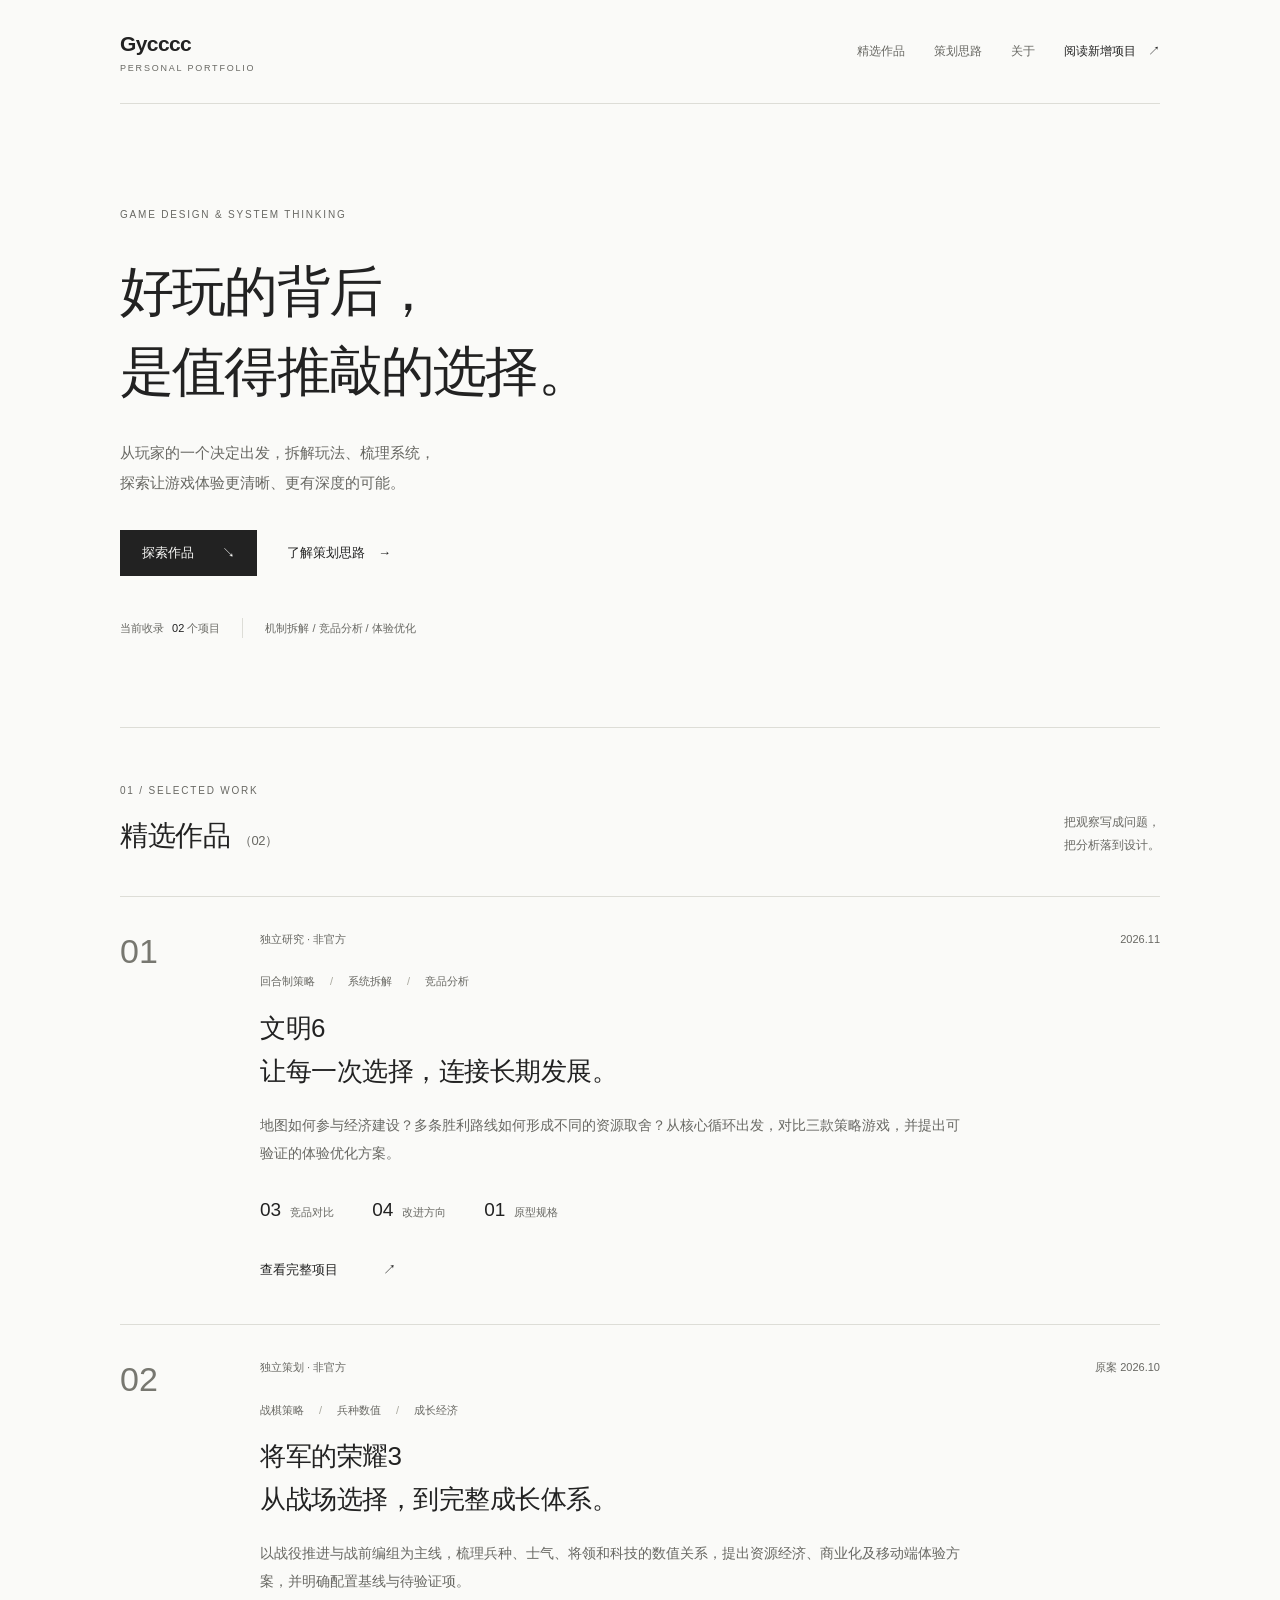
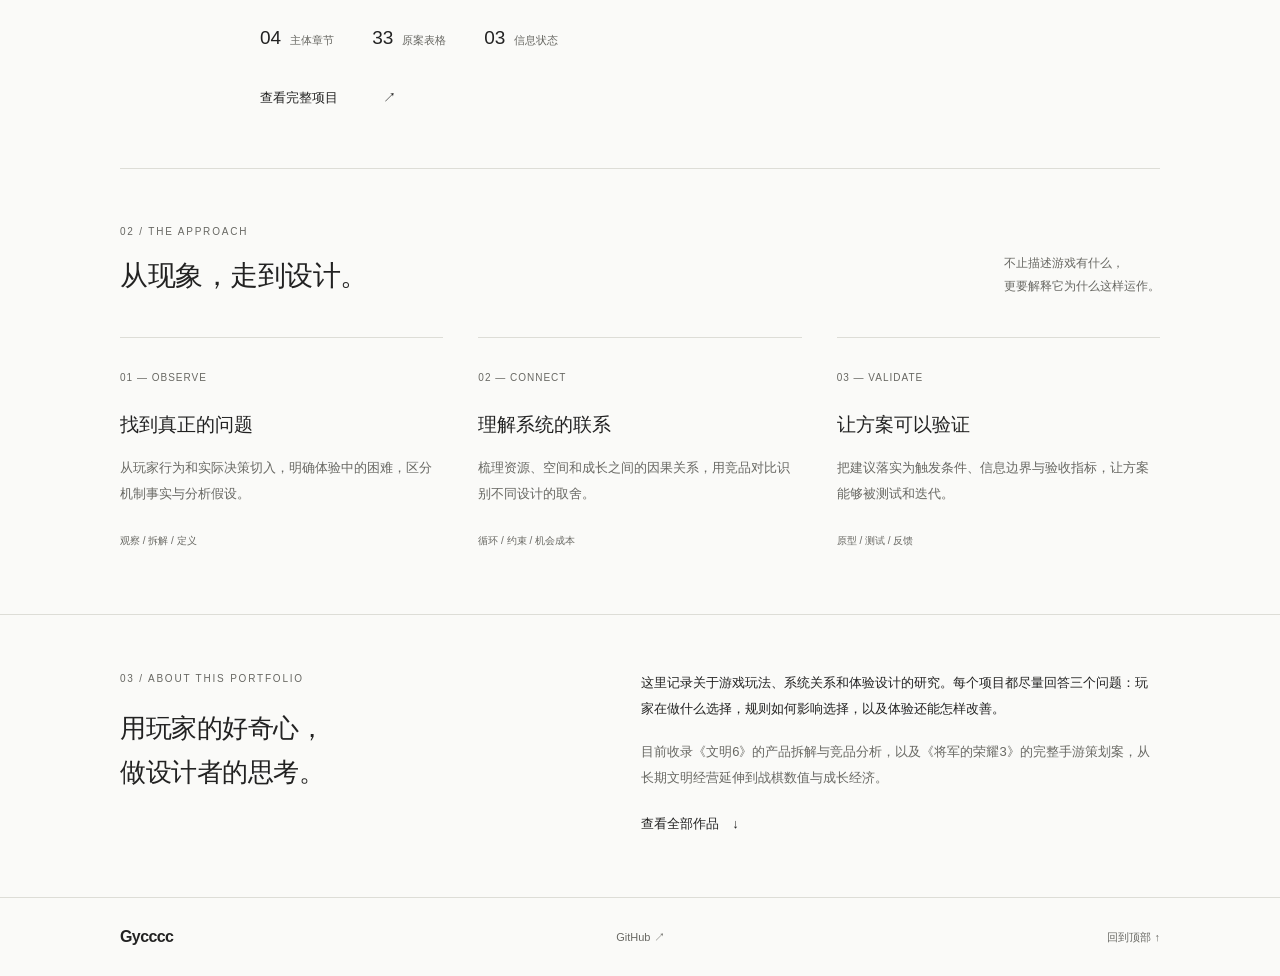
==== index.html @ e5e49706 "Add Glory of Generals 3 design case study and original document" ====
<!doctype html>
<html lang="zh-CN">
<head>
  <meta charset="UTF-8"><meta name="viewport" content="width=device-width, initial-scale=1">
  <meta name="description" content="Gycccc 的游戏策划作品集：从玩法拆解、系统设计到体验优化，记录关于游戏的观察与思考。">
  <meta name="theme-color" content="#fafaf8"><title>Gycccc · 游戏策划作品集</title>
  <link rel="icon" href="assets/favicon.svg" type="image/svg+xml"><link rel="stylesheet" href="styles.css"><script src="main.js" defer></script>
</head>
<body>
<a class="skip" href="#main">跳转到正文</a>
<header class="header wrap"><a class="brand" href="./" aria-label="Gycccc 作品集首页"><span>Gycccc<span class="brand-sub">PERSONAL PORTFOLIO</span></span></a><button class="menu-toggle" aria-expanded="false" aria-controls="navigation">菜单 <span>＋</span></button><nav id="navigation" aria-label="主导航"><a href="#work">精选作品</a><a href="#approach">策划思路</a><a href="#about">关于</a><a class="nav-action" href="glory-of-generals-3.html">阅读新增项目 <span>↗</span></a></nav></header>
<main id="main">
  <section class="hero wrap">
    <div class="hero-copy"><p class="eyebrow"><span class="dot"></span> GAME DESIGN & SYSTEM THINKING</p><h1>好玩的背后，<br>是值得推敲的<span class="accent">选择。</span></h1><p class="intro">从玩家的一个决定出发，拆解玩法、梳理系统，<br class="desktop-break">探索让游戏体验更清晰、更有深度的可能。</p><div class="hero-actions"><a class="button" href="#work">探索作品 <span>↘</span></a><a class="text-link" href="#approach">了解策划思路 <span>→</span></a></div><div class="hero-note"><span>当前收录 <strong>02</strong> 个项目</span><span>机制拆解 / 竞品分析 / 体验优化</span></div></div>
  </section>
  <section class="section wrap" id="work"><div class="section-top"><div><p class="eyebrow">01 / SELECTED WORK</p><h2>精选作品<span class="small-count">（02）</span></h2></div><p class="section-aside">把观察写成问题，<br>把分析落到设计。</p></div>
    <article class="featured"><span class="project-number" aria-hidden="true">01</span><div class="project-copy"><div class="project-meta"><span>独立研究 · 非官方</span><span>2026.11</span></div><div class="tags"><span>回合制策略</span><span>系统拆解</span><span>竞品分析</span></div><h3><a href="civilization-vi.html">文明6<br>让每一次选择，连接长期发展。</a></h3><p>地图如何参与经济建设？多条胜利路线如何形成不同的资源取舍？从核心循环出发，对比三款策略游戏，并提出可验证的体验优化方案。</p><div class="project-facts"><div><strong>03</strong><span>竞品对比</span></div><div><strong>04</strong><span>改进方向</span></div><div><strong>01</strong><span>原型规格</span></div></div><a class="project-link" href="civilization-vi.html">查看完整项目 <span>↗</span></a></div></article>

    <article class="featured"><span class="project-number" aria-hidden="true">02</span><div class="project-copy"><div class="project-meta"><span>独立策划 · 非官方</span><span>原案 2026.10</span></div><div class="tags"><span>战棋策略</span><span>兵种数值</span><span>成长经济</span></div><h3><a href="glory-of-generals-3.html">将军的荣耀3<br>从战场选择，到完整成长体系。</a></h3><p>以战役推进与战前编组为主线，梳理兵种、士气、将领和科技的数值关系，提出资源经济、商业化及移动端体验方案，并明确配置基线与待验证项。</p><div class="project-facts"><div><strong>04</strong><span>主体章节</span></div><div><strong>33</strong><span>原案表格</span></div><div><strong>03</strong><span>信息状态</span></div></div><a class="project-link" href="glory-of-generals-3.html">查看完整项目 <span>↗</span></a></div></article>
  </section>
  <section class="section approach wrap" id="approach"><div class="section-top"><div><p class="eyebrow">02 / THE APPROACH</p><h2>从现象，走到设计。</h2></div><p class="section-aside">不止描述游戏有什么，<br>更要解释它为什么这样运作。</p></div><div class="steps"><article><span class="step-num">01 — OBSERVE</span><h3>找到真正的问题</h3><p>从玩家行为和实际决策切入，明确体验中的困难，区分机制事实与分析假设。</p><span class="step-end">观察 / 拆解 / 定义</span></article><article><span class="step-num">02 — CONNECT</span><h3>理解系统的联系</h3><p>梳理资源、空间和成长之间的因果关系，用竞品对比识别不同设计的取舍。</p><span class="step-end">循环 / 约束 / 机会成本</span></article><article><span class="step-num">03 — VALIDATE</span><h3>让方案可以验证</h3><p>把建议落实为触发条件、信息边界与验收指标，让方案能够被测试和迭代。</p><span class="step-end">原型 / 测试 / 反馈</span></article></div></section>
  <section class="about-section" id="about"><div class="wrap about-grid"><div><p class="eyebrow">03 / ABOUT THIS PORTFOLIO</p><h2>用玩家的好奇心，<br>做设计者的思考。</h2></div><div><p>这里记录关于游戏玩法、系统关系和体验设计的研究。每个项目都尽量回答三个问题：玩家在做什么选择，规则如何影响选择，以及体验还能怎样改善。</p><p class="muted">目前收录《文明6》的产品拆解与竞品分析，以及《将军的荣耀3》的完整手游策划案，从长期文明经营延伸到战棋数值与成长经济。</p><a class="text-link" href="#work">查看全部作品 <span>↓</span></a></div></div></section>
</main>
<footer class="wrap footer"><a class="brand footer-brand" href="./" aria-label="Gycccc 作品集首页">Gycccc</a><p><a href="https://github.com/gyc-05/gyc-05.github.io" aria-label="查看 Gycccc 的网站 GitHub 仓库">GitHub ↗</a></p><a href="#main">回到顶部 ↑</a></footer>
</body></html>
---- styles.css ----
:root{--bg:#fafaf8;--ink:#222;--muted:#686863;--line:#ddddd7;--panel:#f0f0ec;--max:1040px}*{box-sizing:border-box}html{scroll-behavior:smooth;scroll-padding-top:30px}body{margin:0;background:var(--bg);color:var(--ink);font-family:"Segoe UI","Microsoft YaHei","PingFang SC",sans-serif;font-size:15px;line-height:1.85;-webkit-font-smoothing:antialiased}a{color:inherit;text-decoration:none;text-underline-offset:5px}a:hover{text-decoration:underline}button{font:inherit}a,button{-webkit-tap-highlight-color:transparent}a:focus-visible,button:focus-visible,[tabindex]:focus-visible{outline:2px solid var(--ink);outline-offset:5px}::selection{background:#dcdcd4}.wrap{width:min(var(--max),calc(100% - 96px));margin-inline:auto}.header{min-height:104px;display:flex;align-items:center;justify-content:space-between;gap:25px;border-bottom:1px solid var(--line)}.brand{font-size:21px;font-weight:600;line-height:1.4;letter-spacing:-.6px}.brand-sub{display:block;font-size:9px;letter-spacing:1.8px;font-weight:400;color:var(--muted);margin-top:4px}nav{display:flex;align-items:center;gap:29px;font-size:12px}nav a{color:var(--muted)}nav a:hover{color:var(--ink)}.nav-action{color:var(--ink)}.nav-action span{margin-left:9px}.menu-toggle{display:none}.hero{padding-top:102px;padding-bottom:89px}.hero-copy{max-width:790px}.eyebrow{font-size:10px;font-weight:400;letter-spacing:1.8px;color:var(--muted);margin:0 0 26px}.dot{display:none}h1{font-size:clamp(35px,4.2vw,54px);line-height:1.5;letter-spacing:-1.8px;font-weight:500;margin:0 0 26px}.accent{color:inherit}.intro{color:var(--muted);font-size:15px;line-height:2;margin:0}.hero-actions{display:flex;align-items:center;gap:30px;margin:32px 0 42px}.button{display:inline-flex;align-items:center;justify-content:center;gap:28px;border:1px solid var(--ink);background:var(--ink);color:var(--bg);padding:10px 21px;font-size:13px;transition:background .15s}.button:hover{background:#454541;text-decoration:none}.text-link{display:inline-flex;align-items:center;gap:13px;font-size:13px}.hero-note{display:flex;flex-wrap:wrap;gap:22px;color:var(--muted);font-size:11px}.hero-note strong{font-weight:500;margin-left:5px;color:var(--ink)}.hero-note>span+span{border-left:1px solid var(--line);padding-left:22px}.section{padding-top:54px;padding-bottom:15px;border-top:1px solid var(--line)}.section-top{display:flex;justify-content:space-between;align-items:flex-end;gap:30px;margin-bottom:39px}.section-top .eyebrow{margin-bottom:13px}h2{font-size:28px;line-height:1.55;font-weight:500;letter-spacing:-.5px;margin:0}.small-count{font-size:13px;font-weight:400;color:var(--muted);margin-left:9px}.section-aside{margin:0;color:var(--muted);font-size:12px;line-height:1.9}.featured{display:grid;grid-template-columns:110px minmax(0,1fr);border-top:1px solid var(--line);padding:32px 0 42px;gap:30px}.project-number{font-size:34px;line-height:1.3;font-weight:300;color:#777770}.project-copy{min-width:0}.project-meta{display:flex;justify-content:space-between;gap:20px;color:var(--muted);font-size:11px}.tags{display:flex;flex-wrap:wrap;gap:15px;margin:22px 0 15px;font-size:11px;color:var(--muted)}.tags span+span::before{content:"/";margin-right:15px;color:#aaa99f}h3{font-weight:500}.project-copy h3{font-size:26px;line-height:1.65;margin:0 0 18px;letter-spacing:-.5px}.project-copy>p{font-size:14px;line-height:2;color:var(--muted);max-width:700px;margin:0 0 25px}.project-facts{display:flex;flex-wrap:wrap;gap:38px;margin-bottom:28px}.project-facts div{display:flex;align-items:baseline;gap:9px}.project-facts strong{font-size:19px;font-weight:400}.project-facts span{font-size:11px;color:var(--muted)}.project-link{display:inline-flex;gap:45px;font-size:13px}.approach{padding-bottom:62px}.steps{display:grid;grid-template-columns:repeat(3,minmax(0,1fr));gap:35px}.steps article{border-top:1px solid var(--line);padding-top:24px}.step-num{font-size:10px;letter-spacing:1px;color:var(--muted)}.steps h3{font-size:19px;margin:18px 0 12px}.steps p{font-size:13px;color:var(--muted);line-height:2;margin:0 0 18px}.step-end{font-size:10px;color:var(--muted)}.about-section{padding:55px 0 60px;border-block:1px solid var(--line)}.about-grid{display:grid;grid-template-columns:1fr 1.15fr;gap:70px}.about-grid .eyebrow{margin-bottom:17px}.about-grid h2{font-size:26px;line-height:1.7}.about-grid p:not(.eyebrow){font-size:13px;line-height:2;margin:0 0 17px}.about-grid .muted{color:var(--muted)}.about-grid .text-link{margin-top:4px}.footer{display:flex;align-items:center;justify-content:space-between;gap:20px;padding-block:28px;color:var(--muted);font-size:11px}.footer-brand{color:var(--ink);font-size:16px}.footer p{margin:0}.skip{position:fixed;top:-100px;left:20px;z-index:10;color:white;background:var(--ink);padding:10px 20px}.skip:focus{top:10px}.case-hero{padding-top:48px;padding-bottom:42px}.back-link{display:inline-block;color:var(--muted);font-size:12px;margin-bottom:40px}.case-hero h1{font-size:43px}.case-intro{max-width:760px;color:var(--muted);font-size:15px;line-height:2}.case-meta{display:flex;flex-wrap:wrap;gap:14px 28px;border-top:1px solid var(--line);margin-top:30px;padding-top:23px;font-size:11px;color:var(--muted)}.case-body{display:grid;grid-template-columns:155px minmax(0,1fr);gap:45px;padding-bottom:65px}.case-toc{display:flex;flex-direction:column;position:sticky;top:30px;align-self:start;gap:13px;padding-top:20px;border-top:1px solid var(--line);color:var(--muted);font-size:11px}.case-toc>span{font-size:9px;letter-spacing:1.5px;margin-bottom:7px}.case-content{min-width:0}.case-content section{padding:28px 0;border-top:1px solid var(--line);scroll-margin-top:25px}.case-content h2{font-size:24px;margin-bottom:22px}.case-content h3{font-size:17px;margin:25px 0 10px}.case-content p,.case-content li{color:var(--muted);font-size:14px;line-height:2}.case-content strong{color:var(--ink);font-weight:500}.case-content ul{padding-left:21px}.flow{color:var(--ink)!important;font-size:15px!important;line-height:2.5!important;padding:12px 0}.note{font-size:12px!important;border-left:1px solid #aaa;padding-left:17px;margin-block:22px}.table-scroll{overflow-x:auto;margin:24px 0}table{border-collapse:collapse;width:100%;min-width:560px;font-size:12px;text-align:left}th,td{padding:14px 13px;border-bottom:1px solid var(--line);line-height:1.9;vertical-align:top}th{border-top:1px solid var(--line);font-weight:500;color:var(--ink);background:var(--panel)}td{color:var(--muted)}td:first-child{color:var(--ink);min-width:95px}.download-box{padding:0;margin:18px 0}.download-box p{margin:0 0 22px}.case-actions{display:flex;flex-wrap:wrap;align-items:center;gap:16px}.copy-button{padding:10px 20px;border:1px solid var(--line);background:transparent;color:var(--ink);font-size:13px;cursor:pointer}.copy-button:hover{background:var(--panel)}.status{min-height:24px;margin-top:8px;color:var(--muted);font-size:12px}.sources{list-style:none;padding:0!important}.sources li{margin:12px 0;font-size:12px}.sources a{text-decoration:underline}
@media(max-width:800px){.wrap{width:calc(100% - 64px)}nav{gap:23px}.nav-action{display:none}.hero{padding-top:72px;padding-bottom:66px}h1{font-size:43px}.featured{grid-template-columns:65px minmax(0,1fr);gap:20px}.steps{gap:24px}.steps h3{font-size:17px}.about-grid{gap:35px}.about-grid h2{font-size:23px}.case-body{grid-template-columns:minmax(0,1fr);gap:0}.case-toc{position:static;flex-direction:row;flex-wrap:wrap;gap:17px;padding-bottom:24px}.case-toc>span{width:100%}}
@media(max-width:540px){.wrap{width:calc(100% - 40px)}.header{min-height:82px;position:relative}.brand{font-size:19px}.brand-sub{font-size:8px}.menu-toggle{display:block;padding:5px 0 5px 12px;background:none;color:var(--ink);border:0;font-size:12px}.menu-toggle span{margin-left:10px}nav{position:absolute;left:0;right:0;top:81px;display:flex;flex-wrap:wrap;padding:18px 0;border-bottom:1px solid var(--line);background:var(--bg);z-index:5}body.js nav{display:none}body.js nav.is-open{display:flex}body:not(.js) .hero{padding-top:115px}body:not(.js) .case-hero{padding-top:90px}.hero{padding-top:57px;padding-bottom:50px}.eyebrow{font-size:8px;letter-spacing:1.25px;margin-bottom:22px}h1{font-size:clamp(28px,7.6vw,39px);letter-spacing:-1px;line-height:1.6;margin-bottom:21px}.intro{font-size:13px}.desktop-break{display:none}.hero-actions{gap:23px;margin:27px 0 31px}.button{font-size:12px;padding:10px 16px;gap:24px}.text-link{font-size:12px}.hero-note{font-size:10px;gap:8px 20px}.hero-note>span+span{border:0;padding:0}.section{padding-top:36px}.section-top{display:block;margin-bottom:27px}.section-top .eyebrow{font-size:9px;margin-bottom:10px}h2{font-size:23px}.section-aside{font-size:11px;margin-top:14px}.section-aside br{display:none}.featured{grid-template-columns:minmax(0,1fr);gap:18px;padding:25px 0 30px}.project-number{font-size:24px}.project-meta{font-size:10px}.tags{font-size:10px;gap:12px;margin-top:20px}.tags span+span::before{margin-right:12px}.project-copy h3{font-size:22px}.project-copy>p{font-size:13px}.project-facts{gap:20px}.project-facts div{gap:6px}.project-facts strong{font-size:17px}.project-facts span{font-size:10px}.steps{grid-template-columns:minmax(0,1fr);gap:27px}.steps article{padding-top:21px}.steps h3{font-size:19px;margin-top:13px}.steps p{margin-bottom:13px}.approach{padding-bottom:40px}.about-section{padding:38px 0}.about-grid{grid-template-columns:minmax(0,1fr);gap:25px}.about-grid h2{font-size:24px}.footer{font-size:10px;padding-block:24px}.footer-brand{font-size:15px}.case-hero{padding-top:28px;padding-bottom:29px}.back-link{margin-bottom:29px}.case-hero h1{font-size:clamp(25px,7.5vw,34px)}.case-intro{font-size:13px}.case-meta{gap:10px;font-size:10px;margin-top:22px}.case-toc{gap:13px 20px}.case-content h2{font-size:22px}.case-content p,.case-content li{font-size:13px}.case-content section{padding:23px 0}.case-body{padding-bottom:25px}.copy-button{font-size:12px;padding:10px 16px}}
@media(prefers-reduced-motion:reduce){html{scroll-behavior:auto}*,*::before,*::after{transition:none!important}}
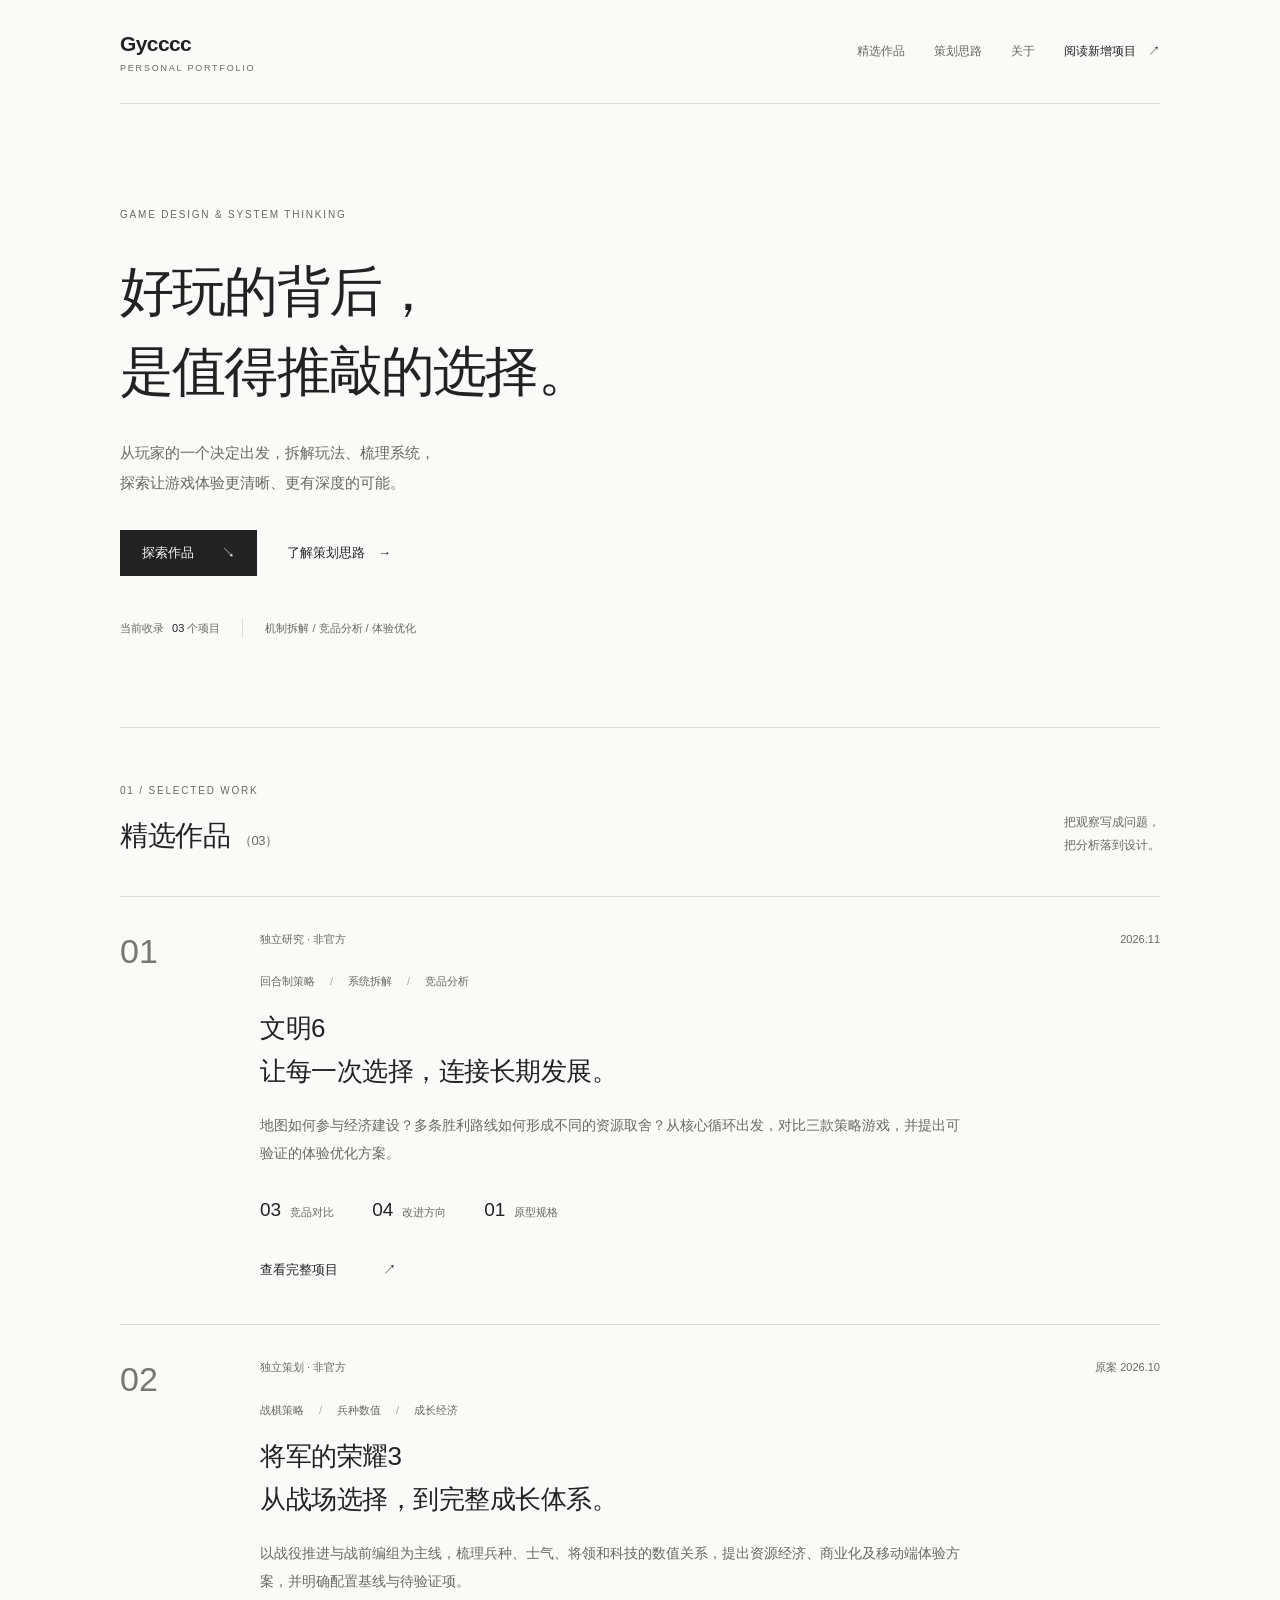
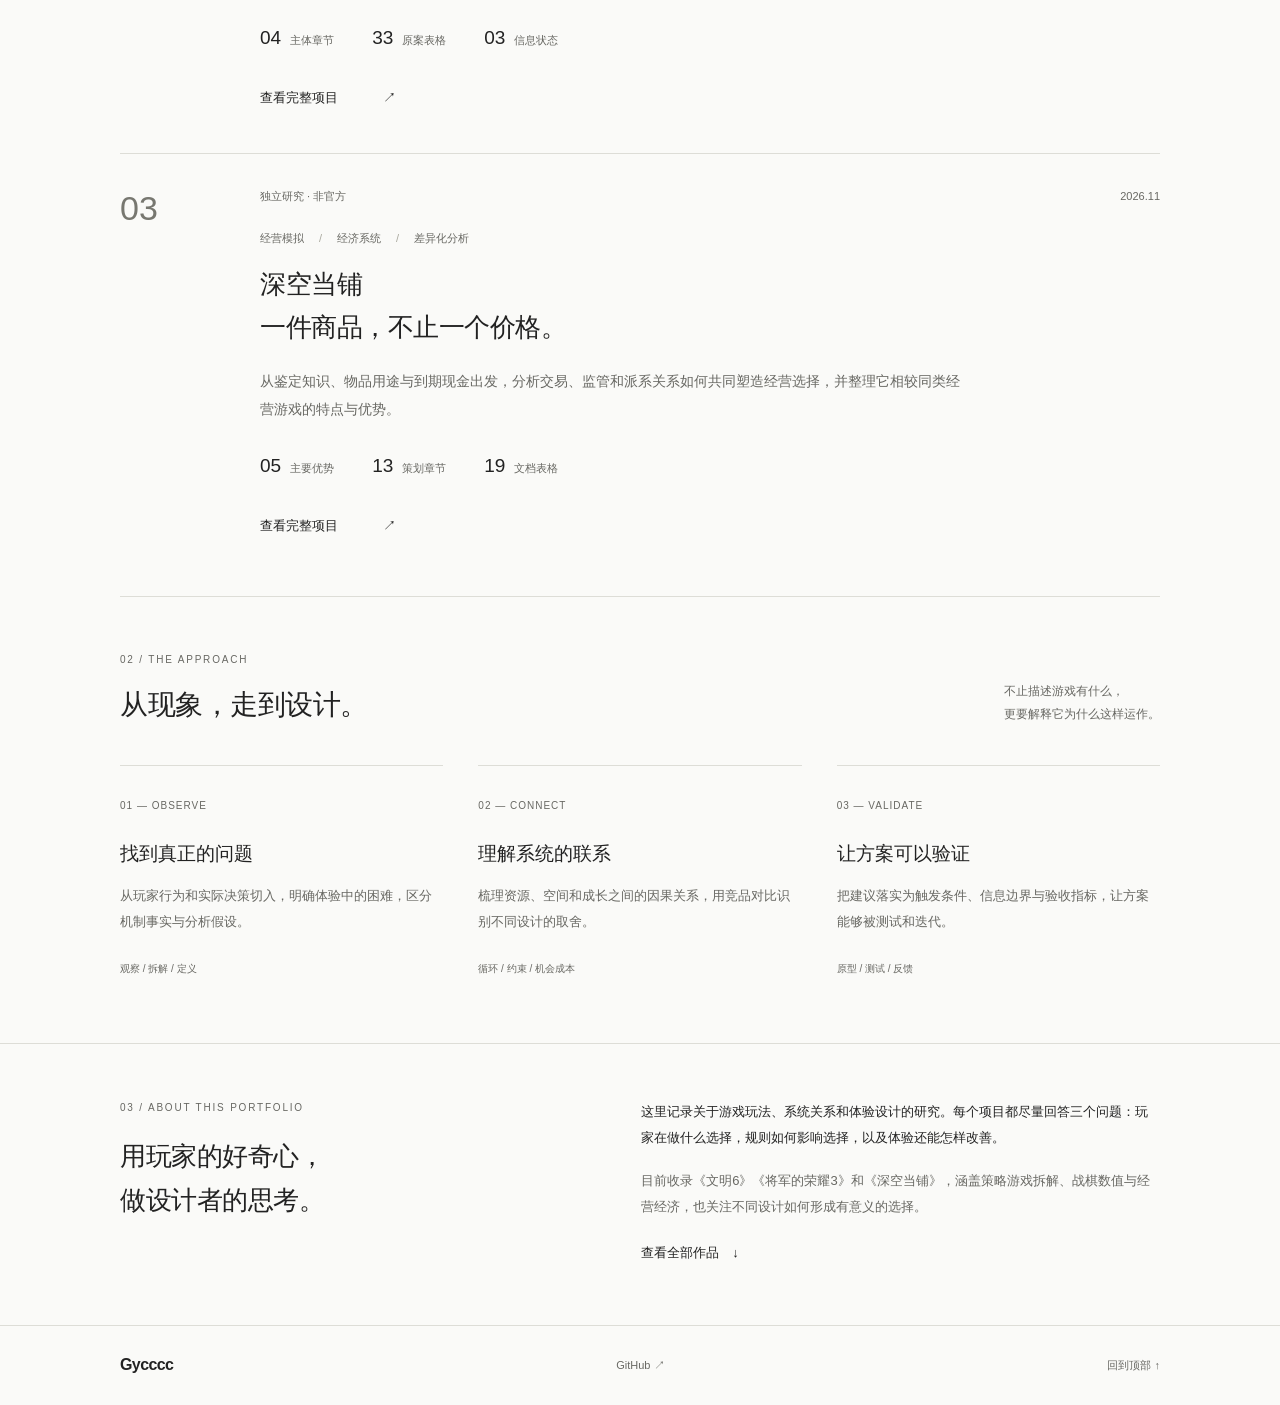
==== commit 9d798c2e: "Add Probably Stolen management analysis and design document" ====
--- a/index.html
+++ b/index.html
@@ -8,18 +8,20 @@
 </head>
 <body>
 <a class="skip" href="#main">跳转到正文</a>
-<header class="header wrap"><a class="brand" href="./" aria-label="Gycccc 作品集首页"><span>Gycccc<span class="brand-sub">PERSONAL PORTFOLIO</span></span></a><button class="menu-toggle" aria-expanded="false" aria-controls="navigation">菜单 <span>＋</span></button><nav id="navigation" aria-label="主导航"><a href="#work">精选作品</a><a href="#approach">策划思路</a><a href="#about">关于</a><a class="nav-action" href="glory-of-generals-3.html">阅读新增项目 <span>↗</span></a></nav></header>
+<header class="header wrap"><a class="brand" href="./" aria-label="Gycccc 作品集首页"><span>Gycccc<span class="brand-sub">PERSONAL PORTFOLIO</span></span></a><button class="menu-toggle" aria-expanded="false" aria-controls="navigation">菜单 <span>＋</span></button><nav id="navigation" aria-label="主导航"><a href="#work">精选作品</a><a href="#approach">策划思路</a><a href="#about">关于</a><a class="nav-action" href="probably-stolen.html">阅读新增项目 <span>↗</span></a></nav></header>
 <main id="main">
   <section class="hero wrap">
-    <div class="hero-copy"><p class="eyebrow"><span class="dot"></span> GAME DESIGN & SYSTEM THINKING</p><h1>好玩的背后，<br>是值得推敲的<span class="accent">选择。</span></h1><p class="intro">从玩家的一个决定出发，拆解玩法、梳理系统，<br class="desktop-break">探索让游戏体验更清晰、更有深度的可能。</p><div class="hero-actions"><a class="button" href="#work">探索作品 <span>↘</span></a><a class="text-link" href="#approach">了解策划思路 <span>→</span></a></div><div class="hero-note"><span>当前收录 <strong>02</strong> 个项目</span><span>机制拆解 / 竞品分析 / 体验优化</span></div></div>
+    <div class="hero-copy"><p class="eyebrow"><span class="dot"></span> GAME DESIGN & SYSTEM THINKING</p><h1>好玩的背后，<br>是值得推敲的<span class="accent">选择。</span></h1><p class="intro">从玩家的一个决定出发，拆解玩法、梳理系统，<br class="desktop-break">探索让游戏体验更清晰、更有深度的可能。</p><div class="hero-actions"><a class="button" href="#work">探索作品 <span>↘</span></a><a class="text-link" href="#approach">了解策划思路 <span>→</span></a></div><div class="hero-note"><span>当前收录 <strong>03</strong> 个项目</span><span>机制拆解 / 竞品分析 / 体验优化</span></div></div>
   </section>
-  <section class="section wrap" id="work"><div class="section-top"><div><p class="eyebrow">01 / SELECTED WORK</p><h2>精选作品<span class="small-count">（02）</span></h2></div><p class="section-aside">把观察写成问题，<br>把分析落到设计。</p></div>
+  <section class="section wrap" id="work"><div class="section-top"><div><p class="eyebrow">01 / SELECTED WORK</p><h2>精选作品<span class="small-count">（03）</span></h2></div><p class="section-aside">把观察写成问题，<br>把分析落到设计。</p></div>
     <article class="featured"><span class="project-number" aria-hidden="true">01</span><div class="project-copy"><div class="project-meta"><span>独立研究 · 非官方</span><span>2026.11</span></div><div class="tags"><span>回合制策略</span><span>系统拆解</span><span>竞品分析</span></div><h3><a href="civilization-vi.html">文明6<br>让每一次选择，连接长期发展。</a></h3><p>地图如何参与经济建设？多条胜利路线如何形成不同的资源取舍？从核心循环出发，对比三款策略游戏，并提出可验证的体验优化方案。</p><div class="project-facts"><div><strong>03</strong><span>竞品对比</span></div><div><strong>04</strong><span>改进方向</span></div><div><strong>01</strong><span>原型规格</span></div></div><a class="project-link" href="civilization-vi.html">查看完整项目 <span>↗</span></a></div></article>
 
     <article class="featured"><span class="project-number" aria-hidden="true">02</span><div class="project-copy"><div class="project-meta"><span>独立策划 · 非官方</span><span>原案 2026.10</span></div><div class="tags"><span>战棋策略</span><span>兵种数值</span><span>成长经济</span></div><h3><a href="glory-of-generals-3.html">将军的荣耀3<br>从战场选择，到完整成长体系。</a></h3><p>以战役推进与战前编组为主线，梳理兵种、士气、将领和科技的数值关系，提出资源经济、商业化及移动端体验方案，并明确配置基线与待验证项。</p><div class="project-facts"><div><strong>04</strong><span>主体章节</span></div><div><strong>33</strong><span>原案表格</span></div><div><strong>03</strong><span>信息状态</span></div></div><a class="project-link" href="glory-of-generals-3.html">查看完整项目 <span>↗</span></a></div></article>
+
+    <article class="featured"><span class="project-number" aria-hidden="true">03</span><div class="project-copy"><div class="project-meta"><span>独立研究 · 非官方</span><span>2026.11</span></div><div class="tags"><span>经营模拟</span><span>经济系统</span><span>差异化分析</span></div><h3><a href="probably-stolen.html">深空当铺<br>一件商品，不止一个价格。</a></h3><p>从鉴定知识、物品用途与到期现金出发，分析交易、监管和派系关系如何共同塑造经营选择，并整理它相较同类经营游戏的特点与优势。</p><div class="project-facts"><div><strong>05</strong><span>主要优势</span></div><div><strong>13</strong><span>策划章节</span></div><div><strong>19</strong><span>文档表格</span></div></div><a class="project-link" href="probably-stolen.html">查看完整项目 <span>↗</span></a></div></article>
   </section>
   <section class="section approach wrap" id="approach"><div class="section-top"><div><p class="eyebrow">02 / THE APPROACH</p><h2>从现象，走到设计。</h2></div><p class="section-aside">不止描述游戏有什么，<br>更要解释它为什么这样运作。</p></div><div class="steps"><article><span class="step-num">01 — OBSERVE</span><h3>找到真正的问题</h3><p>从玩家行为和实际决策切入，明确体验中的困难，区分机制事实与分析假设。</p><span class="step-end">观察 / 拆解 / 定义</span></article><article><span class="step-num">02 — CONNECT</span><h3>理解系统的联系</h3><p>梳理资源、空间和成长之间的因果关系，用竞品对比识别不同设计的取舍。</p><span class="step-end">循环 / 约束 / 机会成本</span></article><article><span class="step-num">03 — VALIDATE</span><h3>让方案可以验证</h3><p>把建议落实为触发条件、信息边界与验收指标，让方案能够被测试和迭代。</p><span class="step-end">原型 / 测试 / 反馈</span></article></div></section>
-  <section class="about-section" id="about"><div class="wrap about-grid"><div><p class="eyebrow">03 / ABOUT THIS PORTFOLIO</p><h2>用玩家的好奇心，<br>做设计者的思考。</h2></div><div><p>这里记录关于游戏玩法、系统关系和体验设计的研究。每个项目都尽量回答三个问题：玩家在做什么选择，规则如何影响选择，以及体验还能怎样改善。</p><p class="muted">目前收录《文明6》的产品拆解与竞品分析，以及《将军的荣耀3》的完整手游策划案，从长期文明经营延伸到战棋数值与成长经济。</p><a class="text-link" href="#work">查看全部作品 <span>↓</span></a></div></div></section>
+  <section class="about-section" id="about"><div class="wrap about-grid"><div><p class="eyebrow">03 / ABOUT THIS PORTFOLIO</p><h2>用玩家的好奇心，<br>做设计者的思考。</h2></div><div><p>这里记录关于游戏玩法、系统关系和体验设计的研究。每个项目都尽量回答三个问题：玩家在做什么选择，规则如何影响选择，以及体验还能怎样改善。</p><p class="muted">目前收录《文明6》《将军的荣耀3》和《深空当铺》，涵盖策略游戏拆解、战棋数值与经营经济，也关注不同设计如何形成有意义的选择。</p><a class="text-link" href="#work">查看全部作品 <span>↓</span></a></div></div></section>
 </main>
 <footer class="wrap footer"><a class="brand footer-brand" href="./" aria-label="Gycccc 作品集首页">Gycccc</a><p><a href="https://github.com/gyc-05/gyc-05.github.io" aria-label="查看 Gycccc 的网站 GitHub 仓库">GitHub ↗</a></p><a href="#main">回到顶部 ↑</a></footer>
 </body></html>
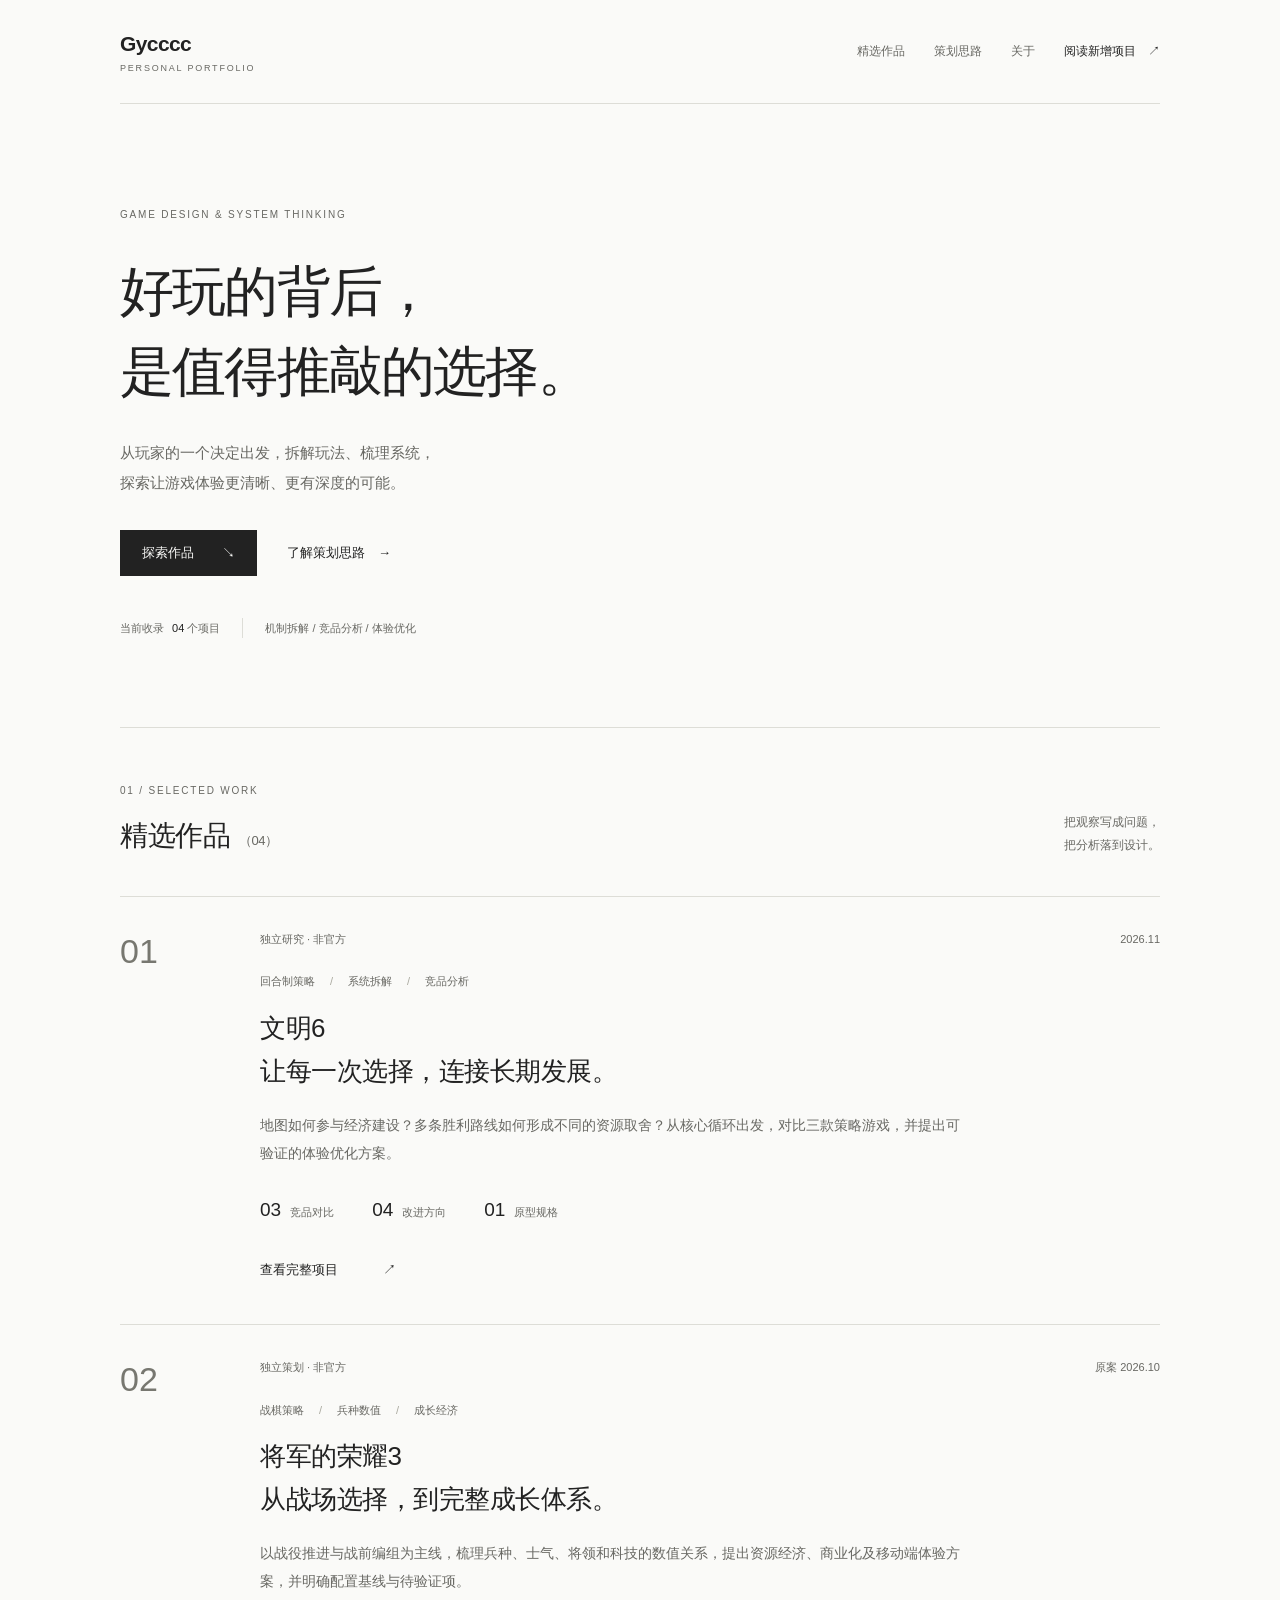
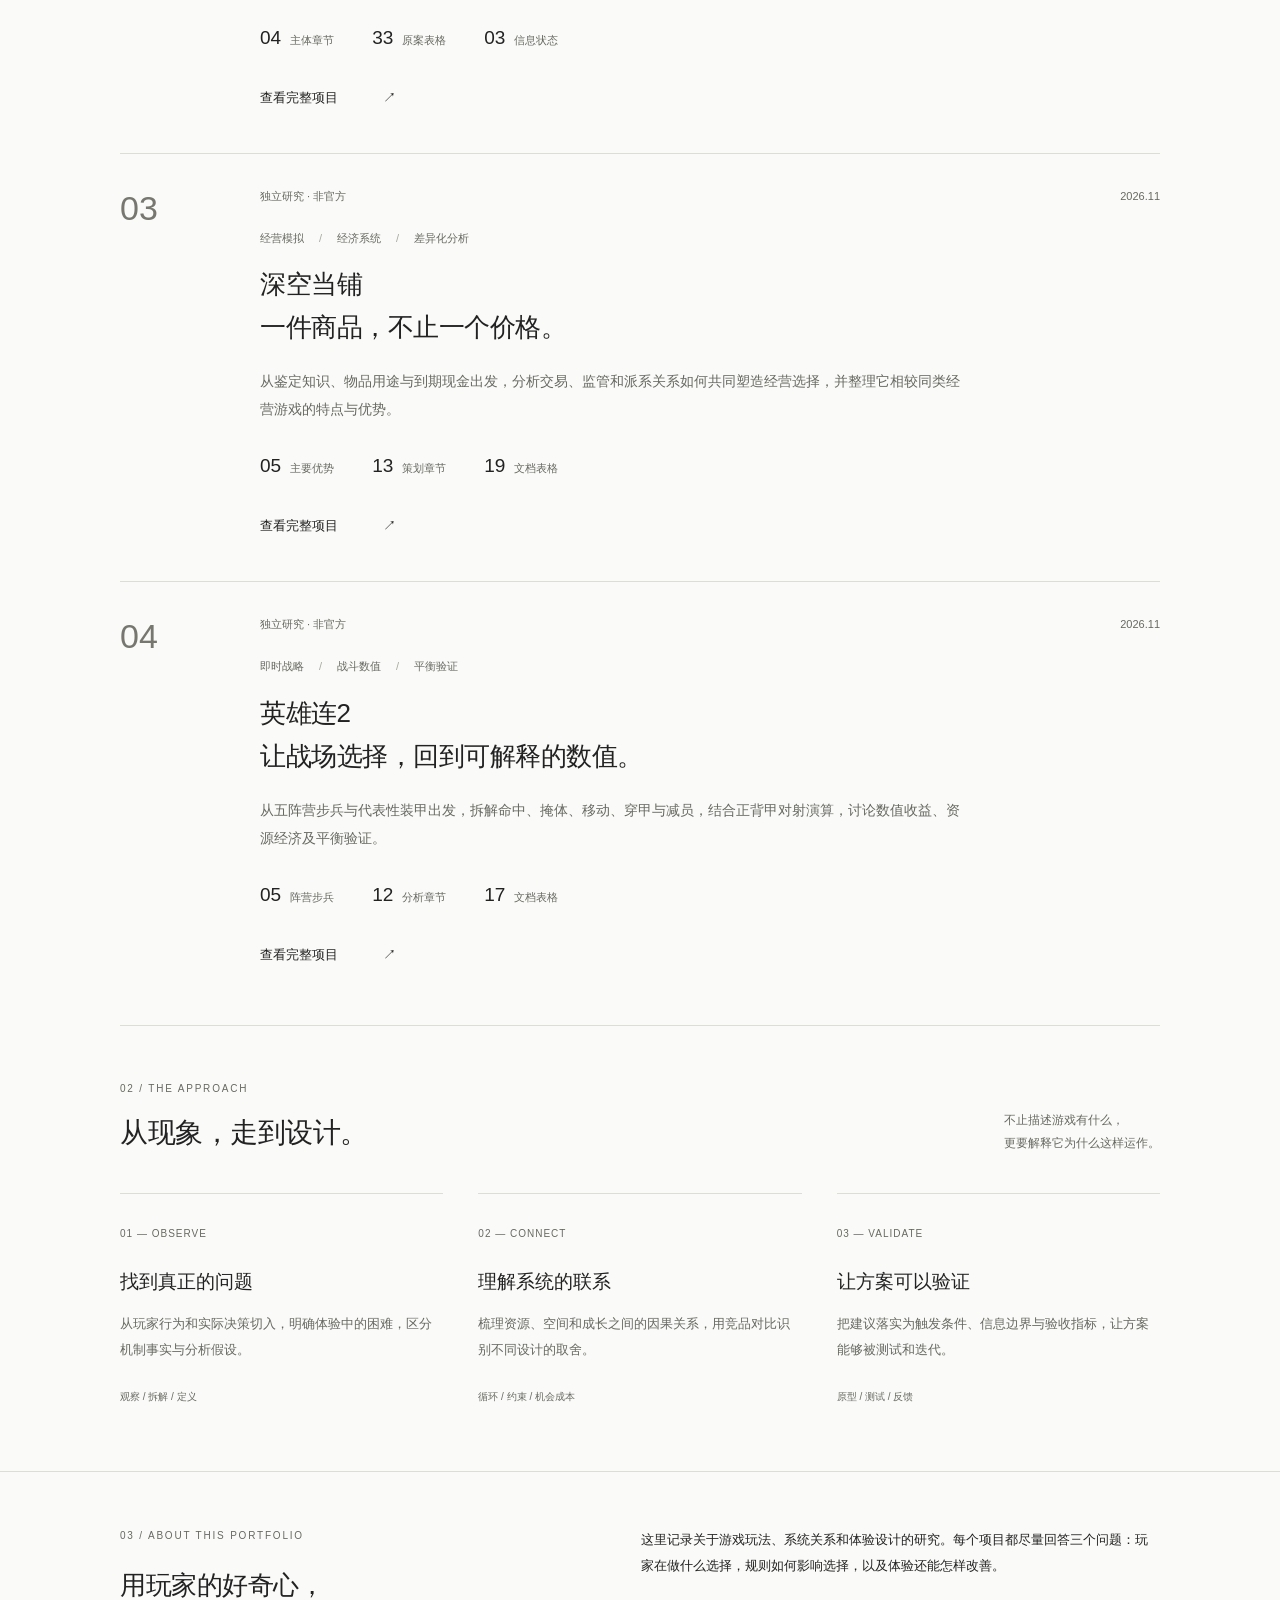
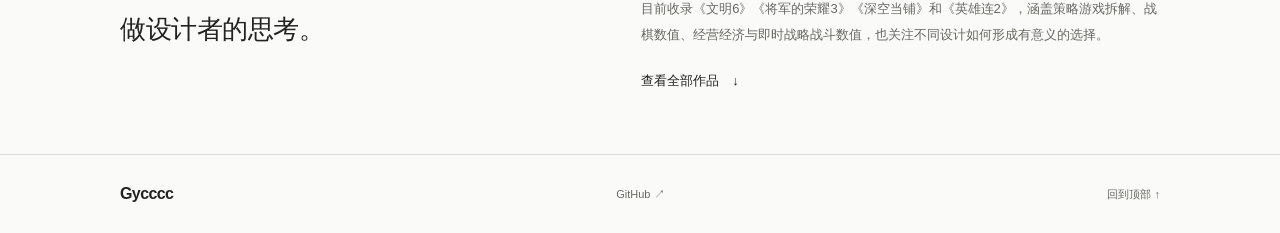
==== commit 18086067: "Add Company of Heroes 2 numerical breakdown and document" ====
--- a/index.html
+++ b/index.html
@@ -8,20 +8,22 @@
 </head>
 <body>
 <a class="skip" href="#main">跳转到正文</a>
-<header class="header wrap"><a class="brand" href="./" aria-label="Gycccc 作品集首页"><span>Gycccc<span class="brand-sub">PERSONAL PORTFOLIO</span></span></a><button class="menu-toggle" aria-expanded="false" aria-controls="navigation">菜单 <span>＋</span></button><nav id="navigation" aria-label="主导航"><a href="#work">精选作品</a><a href="#approach">策划思路</a><a href="#about">关于</a><a class="nav-action" href="probably-stolen.html">阅读新增项目 <span>↗</span></a></nav></header>
+<header class="header wrap"><a class="brand" href="./" aria-label="Gycccc 作品集首页"><span>Gycccc<span class="brand-sub">PERSONAL PORTFOLIO</span></span></a><button class="menu-toggle" aria-expanded="false" aria-controls="navigation">菜单 <span>＋</span></button><nav id="navigation" aria-label="主导航"><a href="#work">精选作品</a><a href="#approach">策划思路</a><a href="#about">关于</a><a class="nav-action" href="company-of-heroes-2.html">阅读新增项目 <span>↗</span></a></nav></header>
 <main id="main">
   <section class="hero wrap">
-    <div class="hero-copy"><p class="eyebrow"><span class="dot"></span> GAME DESIGN & SYSTEM THINKING</p><h1>好玩的背后，<br>是值得推敲的<span class="accent">选择。</span></h1><p class="intro">从玩家的一个决定出发，拆解玩法、梳理系统，<br class="desktop-break">探索让游戏体验更清晰、更有深度的可能。</p><div class="hero-actions"><a class="button" href="#work">探索作品 <span>↘</span></a><a class="text-link" href="#approach">了解策划思路 <span>→</span></a></div><div class="hero-note"><span>当前收录 <strong>03</strong> 个项目</span><span>机制拆解 / 竞品分析 / 体验优化</span></div></div>
+    <div class="hero-copy"><p class="eyebrow"><span class="dot"></span> GAME DESIGN & SYSTEM THINKING</p><h1>好玩的背后，<br>是值得推敲的<span class="accent">选择。</span></h1><p class="intro">从玩家的一个决定出发，拆解玩法、梳理系统，<br class="desktop-break">探索让游戏体验更清晰、更有深度的可能。</p><div class="hero-actions"><a class="button" href="#work">探索作品 <span>↘</span></a><a class="text-link" href="#approach">了解策划思路 <span>→</span></a></div><div class="hero-note"><span>当前收录 <strong>04</strong> 个项目</span><span>机制拆解 / 竞品分析 / 体验优化</span></div></div>
   </section>
-  <section class="section wrap" id="work"><div class="section-top"><div><p class="eyebrow">01 / SELECTED WORK</p><h2>精选作品<span class="small-count">（03）</span></h2></div><p class="section-aside">把观察写成问题，<br>把分析落到设计。</p></div>
+  <section class="section wrap" id="work"><div class="section-top"><div><p class="eyebrow">01 / SELECTED WORK</p><h2>精选作品<span class="small-count">（04）</span></h2></div><p class="section-aside">把观察写成问题，<br>把分析落到设计。</p></div>
     <article class="featured"><span class="project-number" aria-hidden="true">01</span><div class="project-copy"><div class="project-meta"><span>独立研究 · 非官方</span><span>2026.11</span></div><div class="tags"><span>回合制策略</span><span>系统拆解</span><span>竞品分析</span></div><h3><a href="civilization-vi.html">文明6<br>让每一次选择，连接长期发展。</a></h3><p>地图如何参与经济建设？多条胜利路线如何形成不同的资源取舍？从核心循环出发，对比三款策略游戏，并提出可验证的体验优化方案。</p><div class="project-facts"><div><strong>03</strong><span>竞品对比</span></div><div><strong>04</strong><span>改进方向</span></div><div><strong>01</strong><span>原型规格</span></div></div><a class="project-link" href="civilization-vi.html">查看完整项目 <span>↗</span></a></div></article>
 
     <article class="featured"><span class="project-number" aria-hidden="true">02</span><div class="project-copy"><div class="project-meta"><span>独立策划 · 非官方</span><span>原案 2026.10</span></div><div class="tags"><span>战棋策略</span><span>兵种数值</span><span>成长经济</span></div><h3><a href="glory-of-generals-3.html">将军的荣耀3<br>从战场选择，到完整成长体系。</a></h3><p>以战役推进与战前编组为主线，梳理兵种、士气、将领和科技的数值关系，提出资源经济、商业化及移动端体验方案，并明确配置基线与待验证项。</p><div class="project-facts"><div><strong>04</strong><span>主体章节</span></div><div><strong>33</strong><span>原案表格</span></div><div><strong>03</strong><span>信息状态</span></div></div><a class="project-link" href="glory-of-generals-3.html">查看完整项目 <span>↗</span></a></div></article>
 
     <article class="featured"><span class="project-number" aria-hidden="true">03</span><div class="project-copy"><div class="project-meta"><span>独立研究 · 非官方</span><span>2026.11</span></div><div class="tags"><span>经营模拟</span><span>经济系统</span><span>差异化分析</span></div><h3><a href="probably-stolen.html">深空当铺<br>一件商品，不止一个价格。</a></h3><p>从鉴定知识、物品用途与到期现金出发，分析交易、监管和派系关系如何共同塑造经营选择，并整理它相较同类经营游戏的特点与优势。</p><div class="project-facts"><div><strong>05</strong><span>主要优势</span></div><div><strong>13</strong><span>策划章节</span></div><div><strong>19</strong><span>文档表格</span></div></div><a class="project-link" href="probably-stolen.html">查看完整项目 <span>↗</span></a></div></article>
+
+    <article class="featured"><span class="project-number" aria-hidden="true">04</span><div class="project-copy"><div class="project-meta"><span>独立研究 · 非官方</span><span>2026.11</span></div><div class="tags"><span>即时战略</span><span>战斗数值</span><span>平衡验证</span></div><h3><a href="company-of-heroes-2.html">英雄连2<br>让战场选择，回到可解释的数值。</a></h3><p>从五阵营步兵与代表性装甲出发，拆解命中、掩体、移动、穿甲与减员，结合正背甲对射演算，讨论数值收益、资源经济及平衡验证。</p><div class="project-facts"><div><strong>05</strong><span>阵营步兵</span></div><div><strong>12</strong><span>分析章节</span></div><div><strong>17</strong><span>文档表格</span></div></div><a class="project-link" href="company-of-heroes-2.html">查看完整项目 <span>↗</span></a></div></article>
   </section>
   <section class="section approach wrap" id="approach"><div class="section-top"><div><p class="eyebrow">02 / THE APPROACH</p><h2>从现象，走到设计。</h2></div><p class="section-aside">不止描述游戏有什么，<br>更要解释它为什么这样运作。</p></div><div class="steps"><article><span class="step-num">01 — OBSERVE</span><h3>找到真正的问题</h3><p>从玩家行为和实际决策切入，明确体验中的困难，区分机制事实与分析假设。</p><span class="step-end">观察 / 拆解 / 定义</span></article><article><span class="step-num">02 — CONNECT</span><h3>理解系统的联系</h3><p>梳理资源、空间和成长之间的因果关系，用竞品对比识别不同设计的取舍。</p><span class="step-end">循环 / 约束 / 机会成本</span></article><article><span class="step-num">03 — VALIDATE</span><h3>让方案可以验证</h3><p>把建议落实为触发条件、信息边界与验收指标，让方案能够被测试和迭代。</p><span class="step-end">原型 / 测试 / 反馈</span></article></div></section>
-  <section class="about-section" id="about"><div class="wrap about-grid"><div><p class="eyebrow">03 / ABOUT THIS PORTFOLIO</p><h2>用玩家的好奇心，<br>做设计者的思考。</h2></div><div><p>这里记录关于游戏玩法、系统关系和体验设计的研究。每个项目都尽量回答三个问题：玩家在做什么选择，规则如何影响选择，以及体验还能怎样改善。</p><p class="muted">目前收录《文明6》《将军的荣耀3》和《深空当铺》，涵盖策略游戏拆解、战棋数值与经营经济，也关注不同设计如何形成有意义的选择。</p><a class="text-link" href="#work">查看全部作品 <span>↓</span></a></div></div></section>
+  <section class="about-section" id="about"><div class="wrap about-grid"><div><p class="eyebrow">03 / ABOUT THIS PORTFOLIO</p><h2>用玩家的好奇心，<br>做设计者的思考。</h2></div><div><p>这里记录关于游戏玩法、系统关系和体验设计的研究。每个项目都尽量回答三个问题：玩家在做什么选择，规则如何影响选择，以及体验还能怎样改善。</p><p class="muted">目前收录《文明6》《将军的荣耀3》《深空当铺》和《英雄连2》，涵盖策略游戏拆解、战棋数值、经营经济与即时战略战斗数值，也关注不同设计如何形成有意义的选择。</p><a class="text-link" href="#work">查看全部作品 <span>↓</span></a></div></div></section>
 </main>
 <footer class="wrap footer"><a class="brand footer-brand" href="./" aria-label="Gycccc 作品集首页">Gycccc</a><p><a href="https://github.com/gyc-05/gyc-05.github.io" aria-label="查看 Gycccc 的网站 GitHub 仓库">GitHub ↗</a></p><a href="#main">回到顶部 ↑</a></footer>
 </body></html>
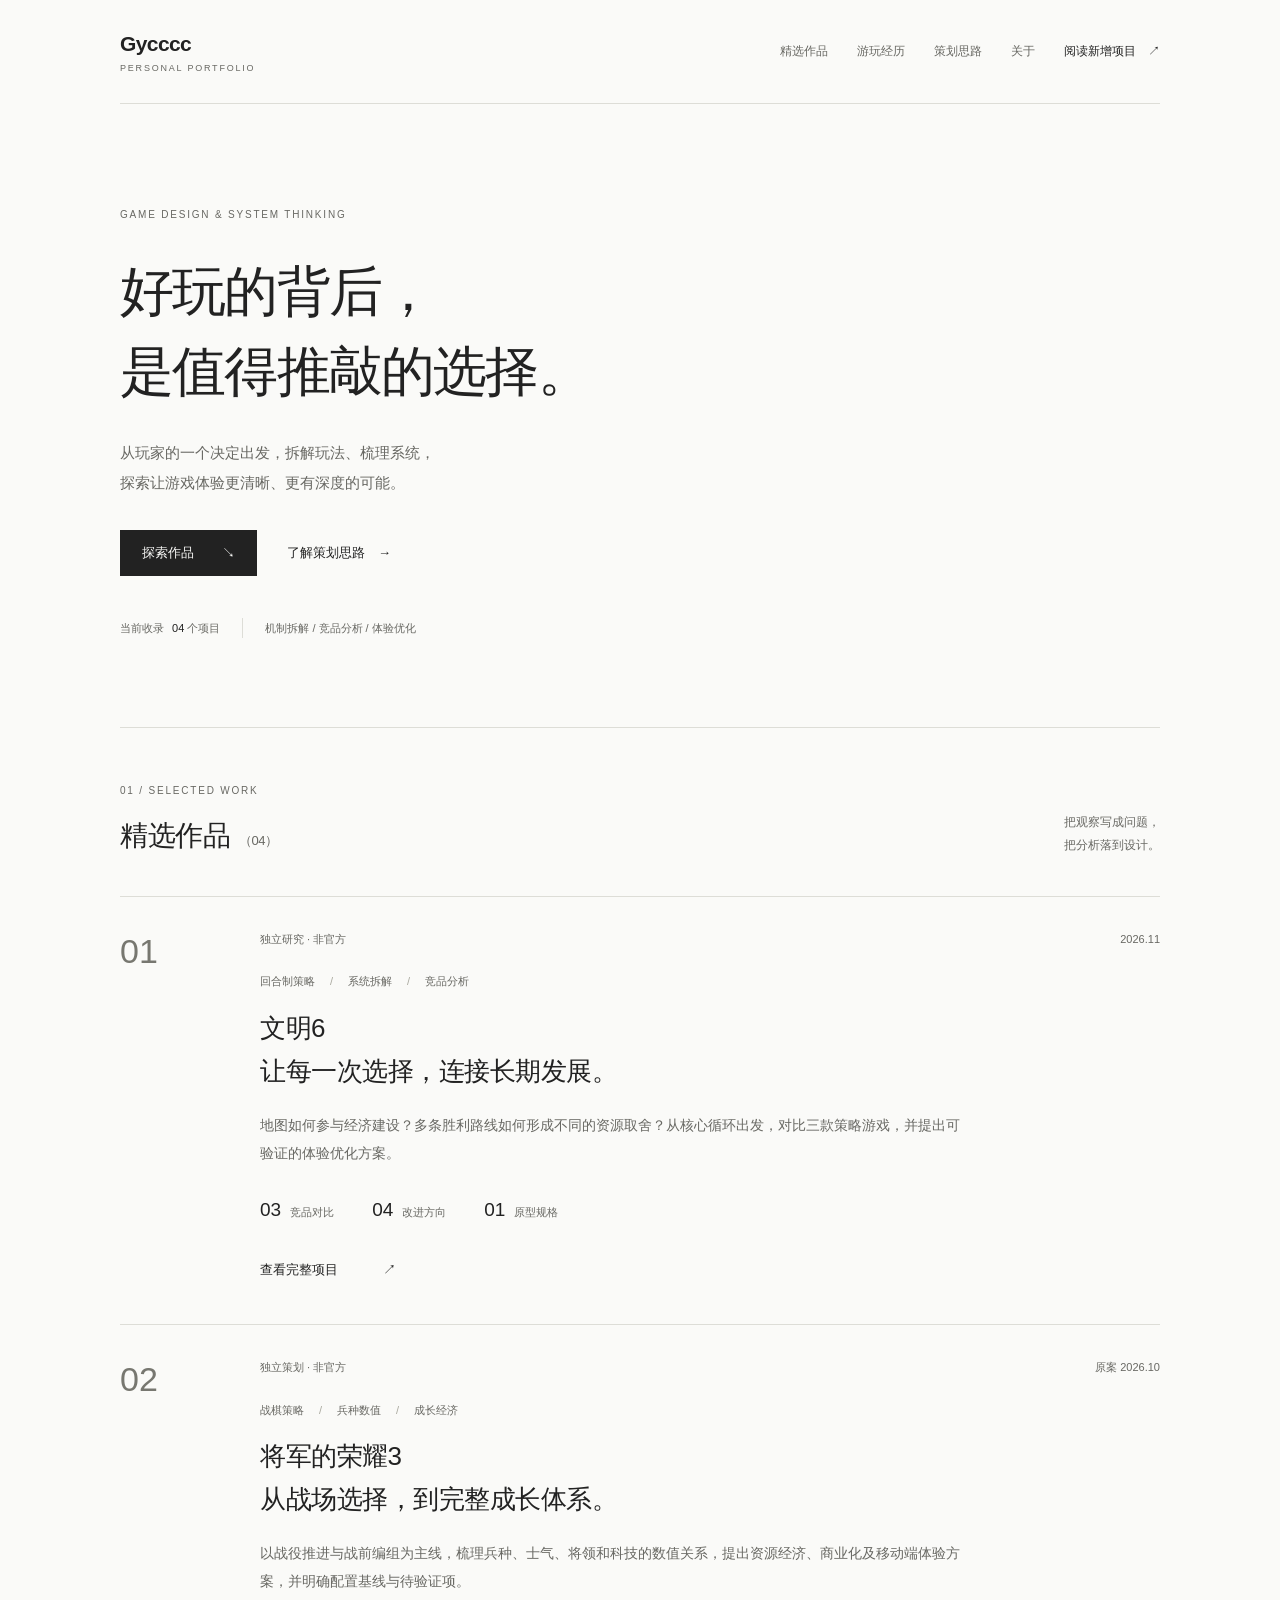
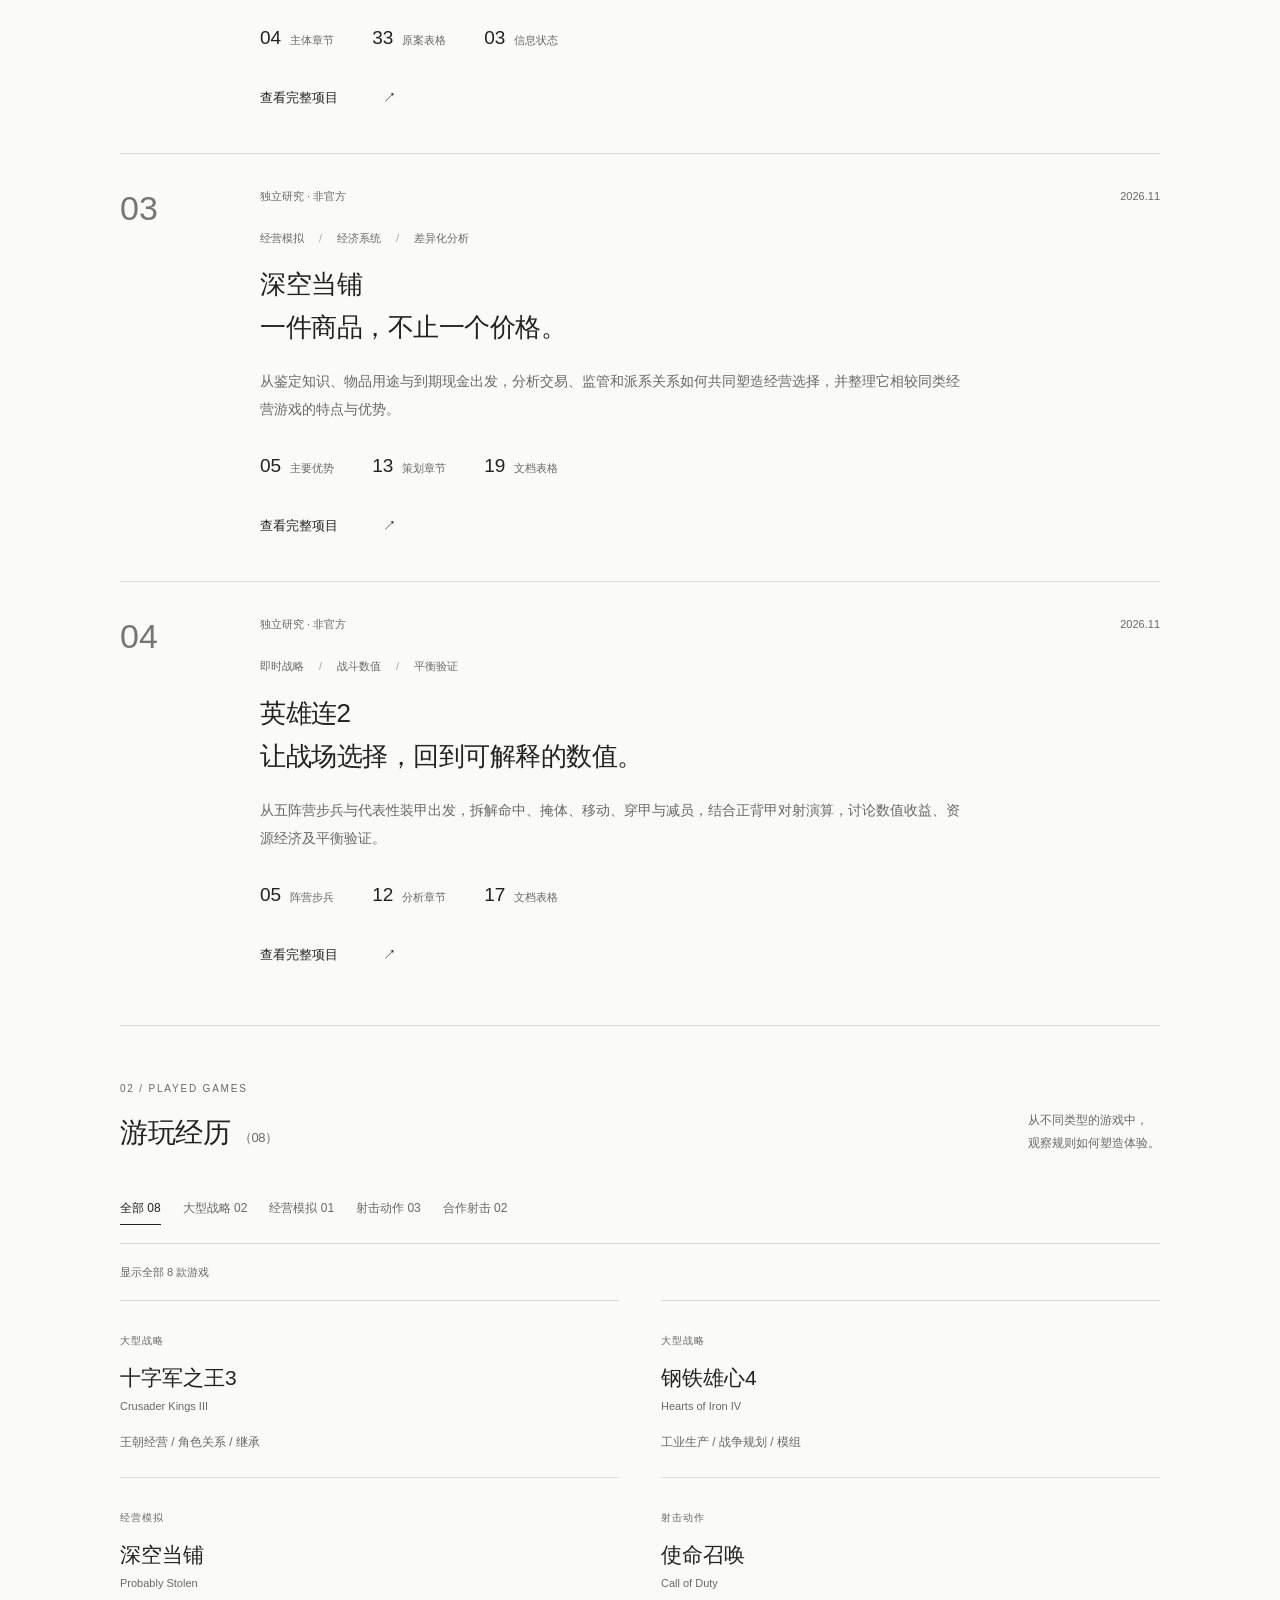
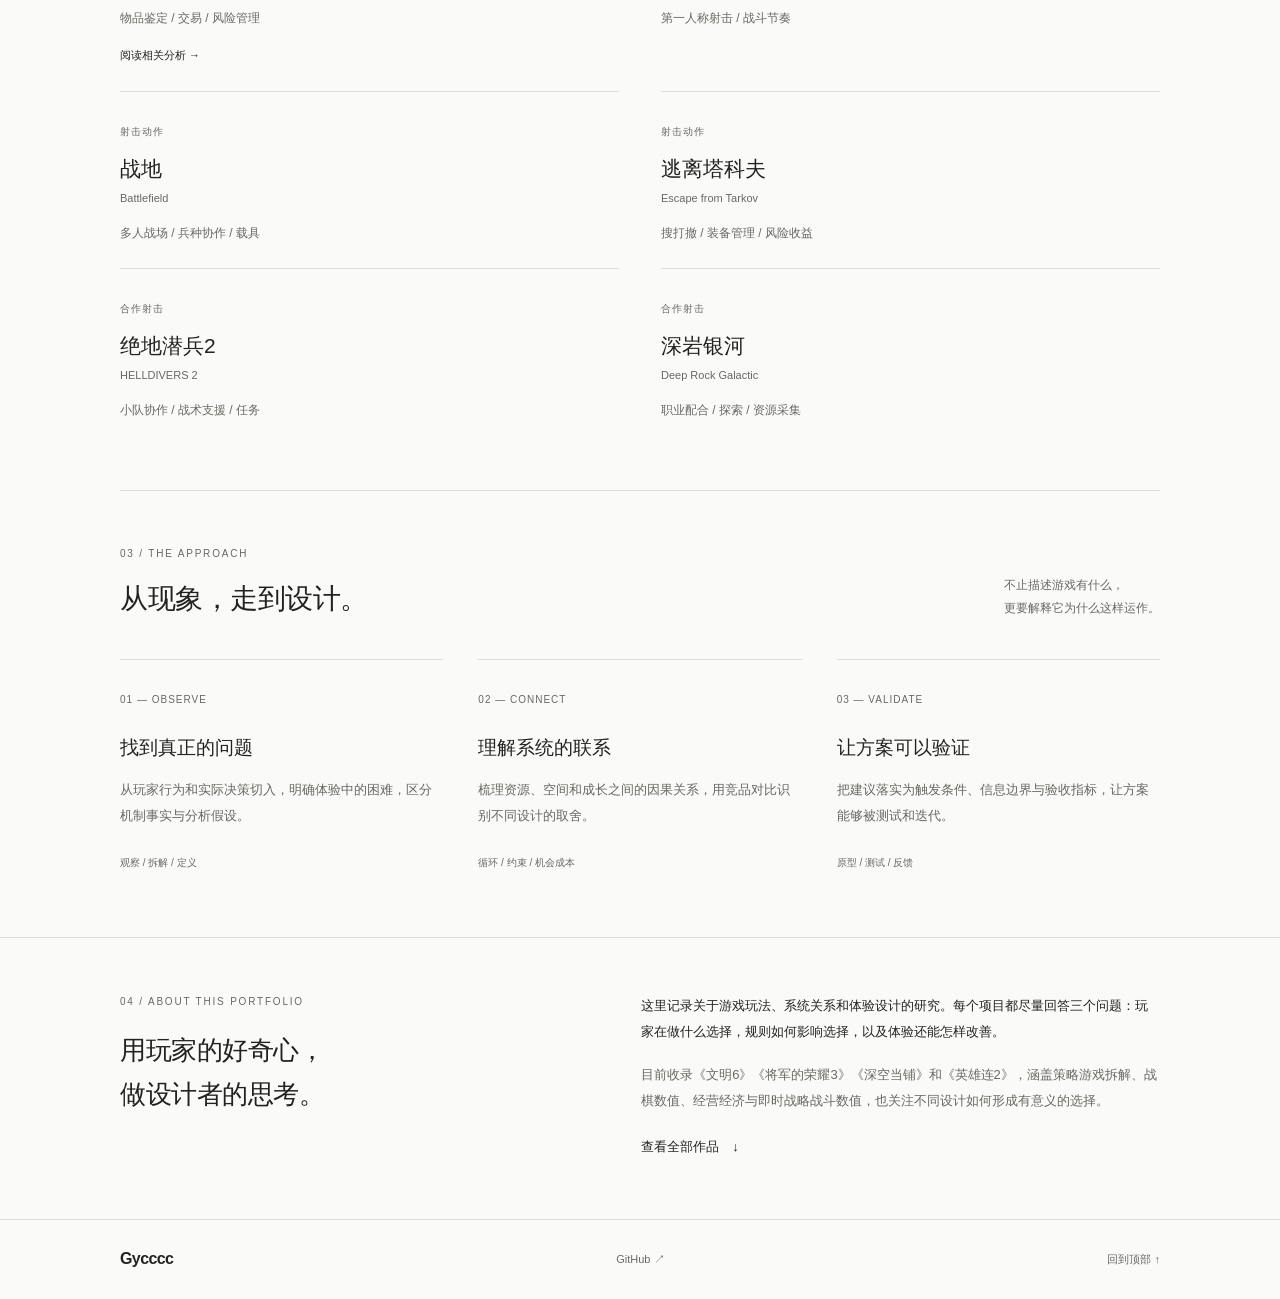
==== commit 52a78181: "Add categorized played games with accessible filters" ====
--- a/index.html
+++ b/index.html
@@ -8,7 +8,7 @@
 </head>
 <body>
 <a class="skip" href="#main">跳转到正文</a>
-<header class="header wrap"><a class="brand" href="./" aria-label="Gycccc 作品集首页"><span>Gycccc<span class="brand-sub">PERSONAL PORTFOLIO</span></span></a><button class="menu-toggle" aria-expanded="false" aria-controls="navigation">菜单 <span>＋</span></button><nav id="navigation" aria-label="主导航"><a href="#work">精选作品</a><a href="#approach">策划思路</a><a href="#about">关于</a><a class="nav-action" href="company-of-heroes-2.html">阅读新增项目 <span>↗</span></a></nav></header>
+<header class="header wrap"><a class="brand" href="./" aria-label="Gycccc 作品集首页"><span>Gycccc<span class="brand-sub">PERSONAL PORTFOLIO</span></span></a><button class="menu-toggle" aria-expanded="false" aria-controls="navigation">菜单 <span>＋</span></button><nav id="navigation" aria-label="主导航"><a href="#work">精选作品</a><a href="#games">游玩经历</a><a href="#approach">策划思路</a><a href="#about">关于</a><a class="nav-action" href="company-of-heroes-2.html">阅读新增项目 <span>↗</span></a></nav></header>
 <main id="main">
   <section class="hero wrap">
     <div class="hero-copy"><p class="eyebrow"><span class="dot"></span> GAME DESIGN & SYSTEM THINKING</p><h1>好玩的背后，<br>是值得推敲的<span class="accent">选择。</span></h1><p class="intro">从玩家的一个决定出发，拆解玩法、梳理系统，<br class="desktop-break">探索让游戏体验更清晰、更有深度的可能。</p><div class="hero-actions"><a class="button" href="#work">探索作品 <span>↘</span></a><a class="text-link" href="#approach">了解策划思路 <span>→</span></a></div><div class="hero-note"><span>当前收录 <strong>04</strong> 个项目</span><span>机制拆解 / 竞品分析 / 体验优化</span></div></div>
@@ -22,8 +22,9 @@
 
     <article class="featured"><span class="project-number" aria-hidden="true">04</span><div class="project-copy"><div class="project-meta"><span>独立研究 · 非官方</span><span>2026.11</span></div><div class="tags"><span>即时战略</span><span>战斗数值</span><span>平衡验证</span></div><h3><a href="company-of-heroes-2.html">英雄连2<br>让战场选择，回到可解释的数值。</a></h3><p>从五阵营步兵与代表性装甲出发，拆解命中、掩体、移动、穿甲与减员，结合正背甲对射演算，讨论数值收益、资源经济及平衡验证。</p><div class="project-facts"><div><strong>05</strong><span>阵营步兵</span></div><div><strong>12</strong><span>分析章节</span></div><div><strong>17</strong><span>文档表格</span></div></div><a class="project-link" href="company-of-heroes-2.html">查看完整项目 <span>↗</span></a></div></article>
   </section>
-  <section class="section approach wrap" id="approach"><div class="section-top"><div><p class="eyebrow">02 / THE APPROACH</p><h2>从现象，走到设计。</h2></div><p class="section-aside">不止描述游戏有什么，<br>更要解释它为什么这样运作。</p></div><div class="steps"><article><span class="step-num">01 — OBSERVE</span><h3>找到真正的问题</h3><p>从玩家行为和实际决策切入，明确体验中的困难，区分机制事实与分析假设。</p><span class="step-end">观察 / 拆解 / 定义</span></article><article><span class="step-num">02 — CONNECT</span><h3>理解系统的联系</h3><p>梳理资源、空间和成长之间的因果关系，用竞品对比识别不同设计的取舍。</p><span class="step-end">循环 / 约束 / 机会成本</span></article><article><span class="step-num">03 — VALIDATE</span><h3>让方案可以验证</h3><p>把建议落实为触发条件、信息边界与验收指标，让方案能够被测试和迭代。</p><span class="step-end">原型 / 测试 / 反馈</span></article></div></section>
-  <section class="about-section" id="about"><div class="wrap about-grid"><div><p class="eyebrow">03 / ABOUT THIS PORTFOLIO</p><h2>用玩家的好奇心，<br>做设计者的思考。</h2></div><div><p>这里记录关于游戏玩法、系统关系和体验设计的研究。每个项目都尽量回答三个问题：玩家在做什么选择，规则如何影响选择，以及体验还能怎样改善。</p><p class="muted">目前收录《文明6》《将军的荣耀3》《深空当铺》和《英雄连2》，涵盖策略游戏拆解、战棋数值、经营经济与即时战略战斗数值，也关注不同设计如何形成有意义的选择。</p><a class="text-link" href="#work">查看全部作品 <span>↓</span></a></div></div></section>
+  <section class="section wrap games-section" id="games"><div class="section-top"><div><p class="eyebrow">02 / PLAYED GAMES</p><h2>游玩经历<span class="small-count">（08）</span></h2></div><p class="section-aside">从不同类型的游戏中，<br>观察规则如何塑造体验。</p></div><div class="game-filters" role="group" aria-label="按游戏类型筛选"><button type="button" class="game-filter" data-game-filter="all" aria-pressed="true">全部 08</button><button type="button" class="game-filter" data-game-filter="strategy" aria-pressed="false">大型战略 02</button><button type="button" class="game-filter" data-game-filter="management" aria-pressed="false">经营模拟 01</button><button type="button" class="game-filter" data-game-filter="shooter" aria-pressed="false">射击动作 03</button><button type="button" class="game-filter" data-game-filter="coop" aria-pressed="false">合作射击 02</button></div><p class="game-results" aria-live="polite" aria-atomic="true">显示全部 8 款游戏</p><ul class="game-list"><li class="game-entry" data-game-category="strategy"><span class="game-category">大型战略</span><h3>十字军之王3</h3><p class="game-english">Crusader Kings III</p><p class="game-tags">王朝经营 / 角色关系 / 继承</p></li><li class="game-entry" data-game-category="strategy"><span class="game-category">大型战略</span><h3>钢铁雄心4</h3><p class="game-english">Hearts of Iron IV</p><p class="game-tags">工业生产 / 战争规划 / 模组</p></li><li class="game-entry" data-game-category="management"><span class="game-category">经营模拟</span><h3>深空当铺</h3><p class="game-english">Probably Stolen</p><p class="game-tags">物品鉴定 / 交易 / 风险管理</p><a class="text-link" href="probably-stolen.html">阅读相关分析 →</a></li><li class="game-entry" data-game-category="shooter"><span class="game-category">射击动作</span><h3>使命召唤</h3><p class="game-english">Call of Duty</p><p class="game-tags">第一人称射击 / 战斗节奏</p></li><li class="game-entry" data-game-category="shooter"><span class="game-category">射击动作</span><h3>战地</h3><p class="game-english">Battlefield</p><p class="game-tags">多人战场 / 兵种协作 / 载具</p></li><li class="game-entry" data-game-category="shooter"><span class="game-category">射击动作</span><h3>逃离塔科夫</h3><p class="game-english">Escape from Tarkov</p><p class="game-tags">搜打撤 / 装备管理 / 风险收益</p></li><li class="game-entry" data-game-category="coop"><span class="game-category">合作射击</span><h3>绝地潜兵2</h3><p class="game-english">HELLDIVERS 2</p><p class="game-tags">小队协作 / 战术支援 / 任务</p></li><li class="game-entry" data-game-category="coop"><span class="game-category">合作射击</span><h3>深岩银河</h3><p class="game-english">Deep Rock Galactic</p><p class="game-tags">职业配合 / 探索 / 资源采集</p></li></ul></section>
+  <section class="section approach wrap" id="approach"><div class="section-top"><div><p class="eyebrow">03 / THE APPROACH</p><h2>从现象，走到设计。</h2></div><p class="section-aside">不止描述游戏有什么，<br>更要解释它为什么这样运作。</p></div><div class="steps"><article><span class="step-num">01 — OBSERVE</span><h3>找到真正的问题</h3><p>从玩家行为和实际决策切入，明确体验中的困难，区分机制事实与分析假设。</p><span class="step-end">观察 / 拆解 / 定义</span></article><article><span class="step-num">02 — CONNECT</span><h3>理解系统的联系</h3><p>梳理资源、空间和成长之间的因果关系，用竞品对比识别不同设计的取舍。</p><span class="step-end">循环 / 约束 / 机会成本</span></article><article><span class="step-num">03 — VALIDATE</span><h3>让方案可以验证</h3><p>把建议落实为触发条件、信息边界与验收指标，让方案能够被测试和迭代。</p><span class="step-end">原型 / 测试 / 反馈</span></article></div></section>
+  <section class="about-section" id="about"><div class="wrap about-grid"><div><p class="eyebrow">04 / ABOUT THIS PORTFOLIO</p><h2>用玩家的好奇心，<br>做设计者的思考。</h2></div><div><p>这里记录关于游戏玩法、系统关系和体验设计的研究。每个项目都尽量回答三个问题：玩家在做什么选择，规则如何影响选择，以及体验还能怎样改善。</p><p class="muted">目前收录《文明6》《将军的荣耀3》《深空当铺》和《英雄连2》，涵盖策略游戏拆解、战棋数值、经营经济与即时战略战斗数值，也关注不同设计如何形成有意义的选择。</p><a class="text-link" href="#work">查看全部作品 <span>↓</span></a></div></div></section>
 </main>
 <footer class="wrap footer"><a class="brand footer-brand" href="./" aria-label="Gycccc 作品集首页">Gycccc</a><p><a href="https://github.com/gyc-05/gyc-05.github.io" aria-label="查看 Gycccc 的网站 GitHub 仓库">GitHub ↗</a></p><a href="#main">回到顶部 ↑</a></footer>
 </body></html>
--- a/styles.css
+++ b/styles.css
@@ -2,3 +2,6 @@
 @media(max-width:800px){.wrap{width:calc(100% - 64px)}nav{gap:23px}.nav-action{display:none}.hero{padding-top:72px;padding-bottom:66px}h1{font-size:43px}.featured{grid-template-columns:65px minmax(0,1fr);gap:20px}.steps{gap:24px}.steps h3{font-size:17px}.about-grid{gap:35px}.about-grid h2{font-size:23px}.case-body{grid-template-columns:minmax(0,1fr);gap:0}.case-toc{position:static;flex-direction:row;flex-wrap:wrap;gap:17px;padding-bottom:24px}.case-toc>span{width:100%}}
 @media(max-width:540px){.wrap{width:calc(100% - 40px)}.header{min-height:82px;position:relative}.brand{font-size:19px}.brand-sub{font-size:8px}.menu-toggle{display:block;padding:5px 0 5px 12px;background:none;color:var(--ink);border:0;font-size:12px}.menu-toggle span{margin-left:10px}nav{position:absolute;left:0;right:0;top:81px;display:flex;flex-wrap:wrap;padding:18px 0;border-bottom:1px solid var(--line);background:var(--bg);z-index:5}body.js nav{display:none}body.js nav.is-open{display:flex}body:not(.js) .hero{padding-top:115px}body:not(.js) .case-hero{padding-top:90px}.hero{padding-top:57px;padding-bottom:50px}.eyebrow{font-size:8px;letter-spacing:1.25px;margin-bottom:22px}h1{font-size:clamp(28px,7.6vw,39px);letter-spacing:-1px;line-height:1.6;margin-bottom:21px}.intro{font-size:13px}.desktop-break{display:none}.hero-actions{gap:23px;margin:27px 0 31px}.button{font-size:12px;padding:10px 16px;gap:24px}.text-link{font-size:12px}.hero-note{font-size:10px;gap:8px 20px}.hero-note>span+span{border:0;padding:0}.section{padding-top:36px}.section-top{display:block;margin-bottom:27px}.section-top .eyebrow{font-size:9px;margin-bottom:10px}h2{font-size:23px}.section-aside{font-size:11px;margin-top:14px}.section-aside br{display:none}.featured{grid-template-columns:minmax(0,1fr);gap:18px;padding:25px 0 30px}.project-number{font-size:24px}.project-meta{font-size:10px}.tags{font-size:10px;gap:12px;margin-top:20px}.tags span+span::before{margin-right:12px}.project-copy h3{font-size:22px}.project-copy>p{font-size:13px}.project-facts{gap:20px}.project-facts div{gap:6px}.project-facts strong{font-size:17px}.project-facts span{font-size:10px}.steps{grid-template-columns:minmax(0,1fr);gap:27px}.steps article{padding-top:21px}.steps h3{font-size:19px;margin-top:13px}.steps p{margin-bottom:13px}.approach{padding-bottom:40px}.about-section{padding:38px 0}.about-grid{grid-template-columns:minmax(0,1fr);gap:25px}.about-grid h2{font-size:24px}.footer{font-size:10px;padding-block:24px}.footer-brand{font-size:15px}.case-hero{padding-top:28px;padding-bottom:29px}.back-link{margin-bottom:29px}.case-hero h1{font-size:clamp(25px,7.5vw,34px)}.case-intro{font-size:13px}.case-meta{gap:10px;font-size:10px;margin-top:22px}.case-toc{gap:13px 20px}.case-content h2{font-size:22px}.case-content p,.case-content li{font-size:13px}.case-content section{padding:23px 0}.case-body{padding-bottom:25px}.copy-button{font-size:12px;padding:10px 16px}}
 @media(prefers-reduced-motion:reduce){html{scroll-behavior:auto}*,*::before,*::after{transition:none!important}}
+
+
+.games-section{padding-bottom:45px}.game-filters{display:none;flex-wrap:wrap;gap:10px 22px;border-bottom:1px solid var(--line);padding-bottom:18px}body.js .game-filters{display:flex}.game-filter{border:0;border-bottom:1px solid transparent;background:none;color:var(--muted);padding:4px 0;font-size:12px;cursor:pointer}.game-filter[aria-pressed="true"]{color:var(--ink);border-bottom-color:var(--ink)}.game-results{font-size:11px;color:var(--muted);margin:18px 0}.game-list{list-style:none;padding:0;margin:0;display:grid;grid-template-columns:repeat(2,minmax(0,1fr));column-gap:42px}.game-entry{padding:24px 0;border-top:1px solid var(--line);min-width:0}.game-entry[hidden]{display:none}.game-category{font-size:10px;letter-spacing:1px;color:var(--muted)}.game-entry h3{font-size:21px;line-height:1.6;margin:8px 0 2px}.game-english{font-size:11px;color:var(--muted);margin:0;overflow-wrap:anywhere}.game-tags{font-size:12px;color:var(--muted);margin:14px 0 0}.game-entry .text-link{font-size:11px;margin-top:15px}@media(max-width:540px){.game-list{grid-template-columns:minmax(0,1fr)}.game-filters{gap:8px 18px}.game-filter{font-size:11px}.game-entry{padding:20px 0}.game-entry h3{font-size:20px}.games-section{padding-bottom:30px}}
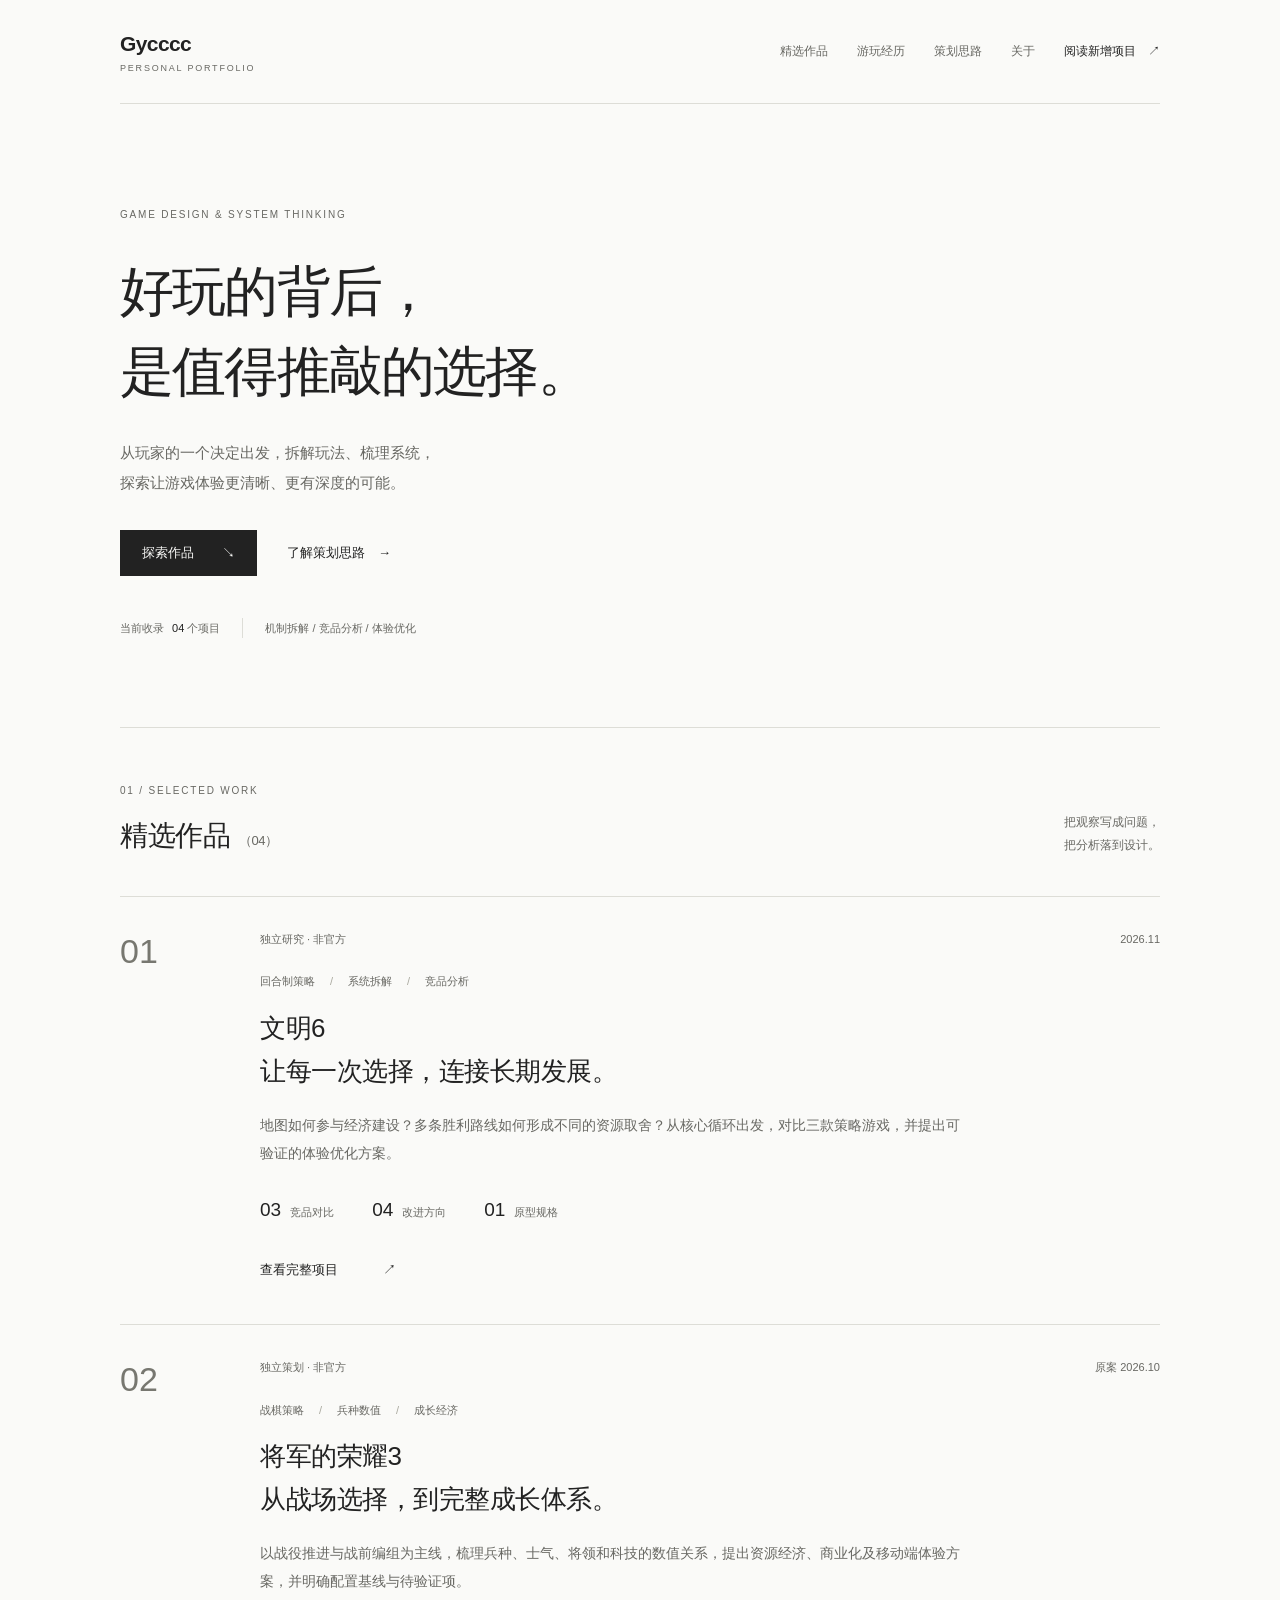
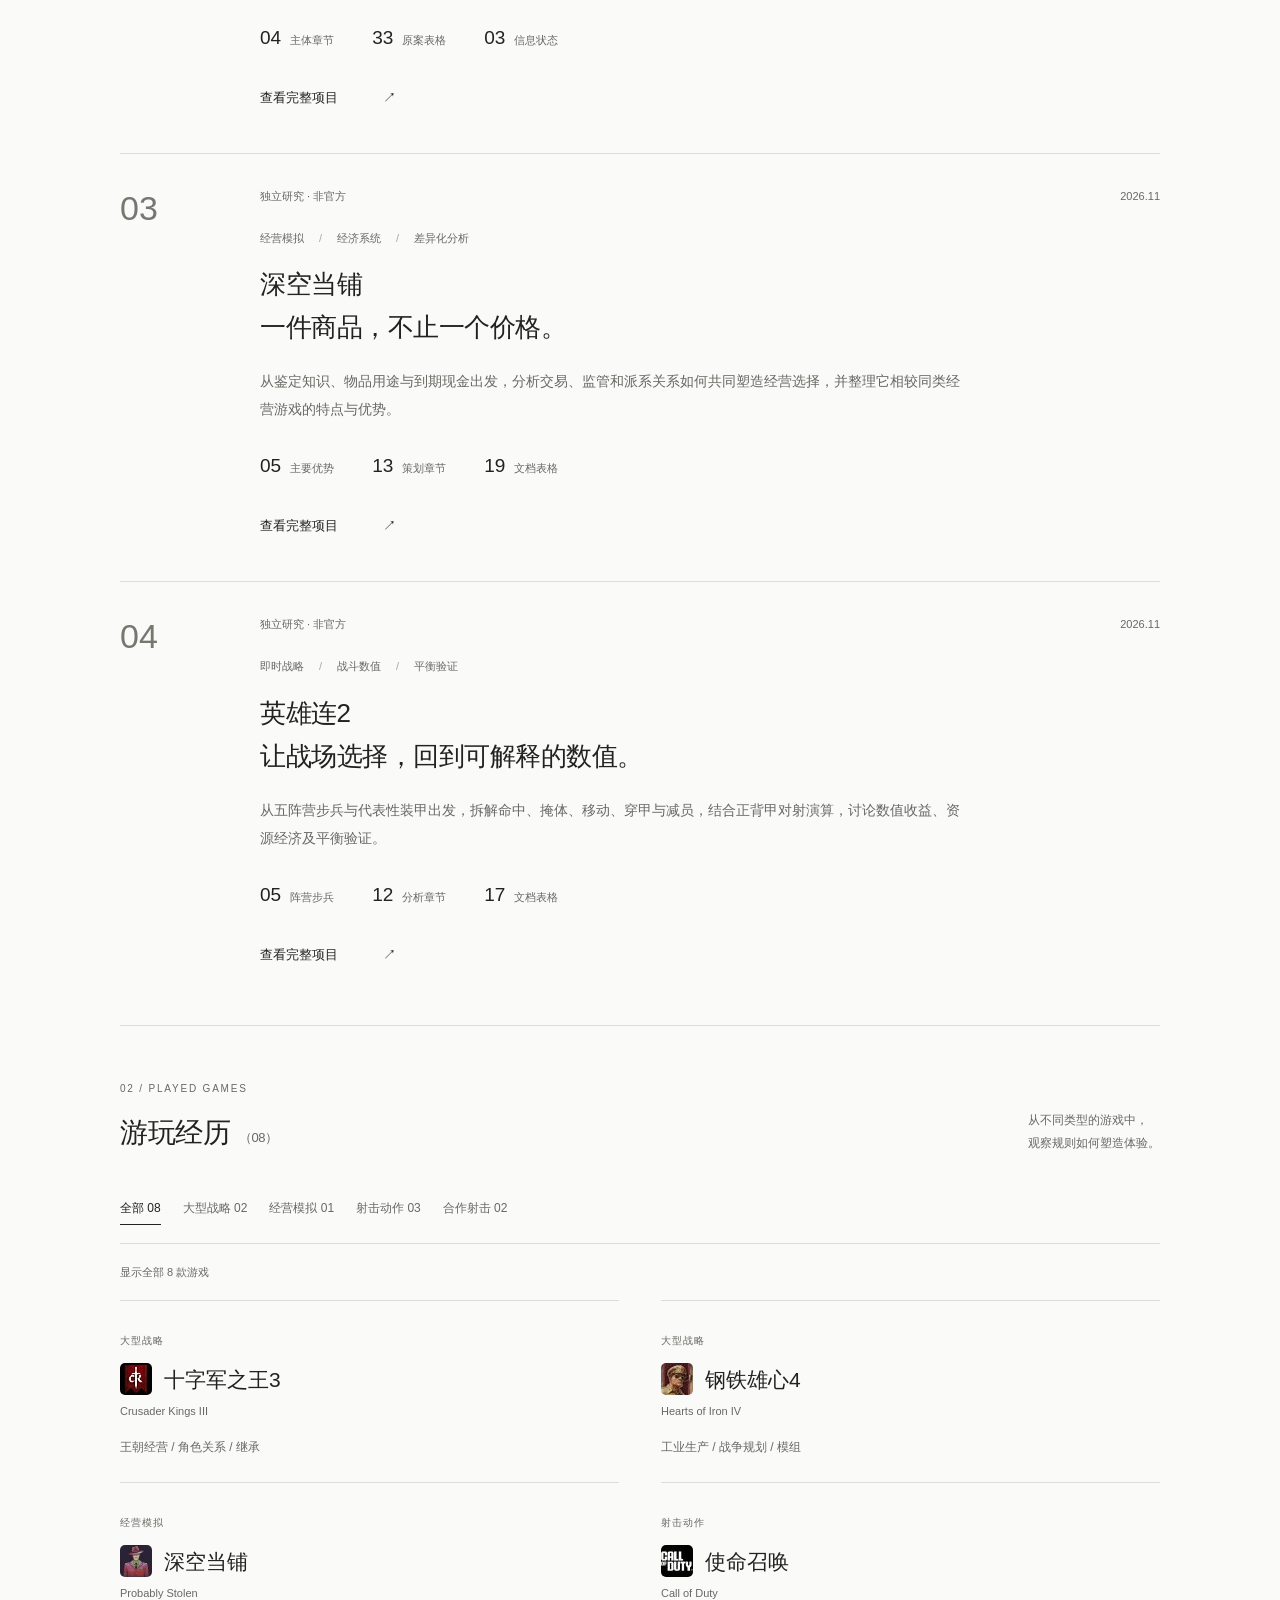
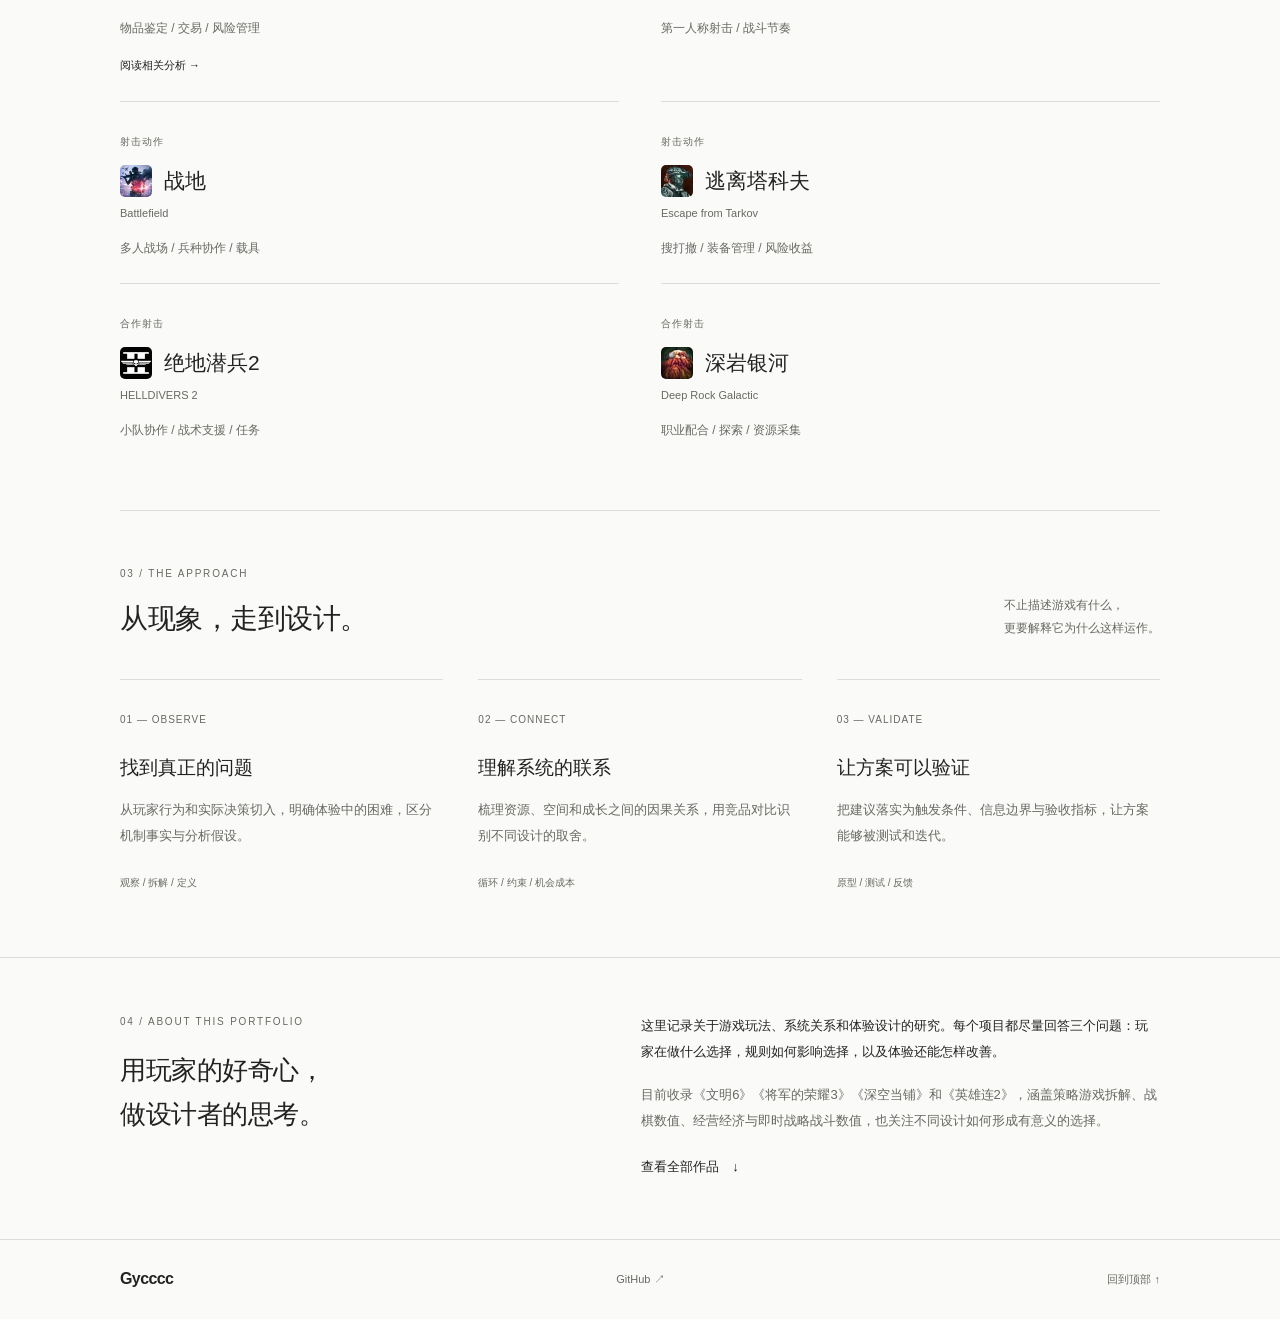
==== commit 225a136b: "Add Steam game icons to played games" ====
--- a/index.html
+++ b/index.html
@@ -22,7 +22,7 @@
 
     <article class="featured"><span class="project-number" aria-hidden="true">04</span><div class="project-copy"><div class="project-meta"><span>独立研究 · 非官方</span><span>2026.11</span></div><div class="tags"><span>即时战略</span><span>战斗数值</span><span>平衡验证</span></div><h3><a href="company-of-heroes-2.html">英雄连2<br>让战场选择，回到可解释的数值。</a></h3><p>从五阵营步兵与代表性装甲出发，拆解命中、掩体、移动、穿甲与减员，结合正背甲对射演算，讨论数值收益、资源经济及平衡验证。</p><div class="project-facts"><div><strong>05</strong><span>阵营步兵</span></div><div><strong>12</strong><span>分析章节</span></div><div><strong>17</strong><span>文档表格</span></div></div><a class="project-link" href="company-of-heroes-2.html">查看完整项目 <span>↗</span></a></div></article>
   </section>
-  <section class="section wrap games-section" id="games"><div class="section-top"><div><p class="eyebrow">02 / PLAYED GAMES</p><h2>游玩经历<span class="small-count">（08）</span></h2></div><p class="section-aside">从不同类型的游戏中，<br>观察规则如何塑造体验。</p></div><div class="game-filters" role="group" aria-label="按游戏类型筛选"><button type="button" class="game-filter" data-game-filter="all" aria-pressed="true">全部 08</button><button type="button" class="game-filter" data-game-filter="strategy" aria-pressed="false">大型战略 02</button><button type="button" class="game-filter" data-game-filter="management" aria-pressed="false">经营模拟 01</button><button type="button" class="game-filter" data-game-filter="shooter" aria-pressed="false">射击动作 03</button><button type="button" class="game-filter" data-game-filter="coop" aria-pressed="false">合作射击 02</button></div><p class="game-results" aria-live="polite" aria-atomic="true">显示全部 8 款游戏</p><ul class="game-list"><li class="game-entry" data-game-category="strategy"><span class="game-category">大型战略</span><h3>十字军之王3</h3><p class="game-english">Crusader Kings III</p><p class="game-tags">王朝经营 / 角色关系 / 继承</p></li><li class="game-entry" data-game-category="strategy"><span class="game-category">大型战略</span><h3>钢铁雄心4</h3><p class="game-english">Hearts of Iron IV</p><p class="game-tags">工业生产 / 战争规划 / 模组</p></li><li class="game-entry" data-game-category="management"><span class="game-category">经营模拟</span><h3>深空当铺</h3><p class="game-english">Probably Stolen</p><p class="game-tags">物品鉴定 / 交易 / 风险管理</p><a class="text-link" href="probably-stolen.html">阅读相关分析 →</a></li><li class="game-entry" data-game-category="shooter"><span class="game-category">射击动作</span><h3>使命召唤</h3><p class="game-english">Call of Duty</p><p class="game-tags">第一人称射击 / 战斗节奏</p></li><li class="game-entry" data-game-category="shooter"><span class="game-category">射击动作</span><h3>战地</h3><p class="game-english">Battlefield</p><p class="game-tags">多人战场 / 兵种协作 / 载具</p></li><li class="game-entry" data-game-category="shooter"><span class="game-category">射击动作</span><h3>逃离塔科夫</h3><p class="game-english">Escape from Tarkov</p><p class="game-tags">搜打撤 / 装备管理 / 风险收益</p></li><li class="game-entry" data-game-category="coop"><span class="game-category">合作射击</span><h3>绝地潜兵2</h3><p class="game-english">HELLDIVERS 2</p><p class="game-tags">小队协作 / 战术支援 / 任务</p></li><li class="game-entry" data-game-category="coop"><span class="game-category">合作射击</span><h3>深岩银河</h3><p class="game-english">Deep Rock Galactic</p><p class="game-tags">职业配合 / 探索 / 资源采集</p></li></ul></section>
+  <section class="section wrap games-section" id="games"><div class="section-top"><div><p class="eyebrow">02 / PLAYED GAMES</p><h2>游玩经历<span class="small-count">（08）</span></h2></div><p class="section-aside">从不同类型的游戏中，<br>观察规则如何塑造体验。</p></div><div class="game-filters" role="group" aria-label="按游戏类型筛选"><button type="button" class="game-filter" data-game-filter="all" aria-pressed="true">全部 08</button><button type="button" class="game-filter" data-game-filter="strategy" aria-pressed="false">大型战略 02</button><button type="button" class="game-filter" data-game-filter="management" aria-pressed="false">经营模拟 01</button><button type="button" class="game-filter" data-game-filter="shooter" aria-pressed="false">射击动作 03</button><button type="button" class="game-filter" data-game-filter="coop" aria-pressed="false">合作射击 02</button></div><p class="game-results" aria-live="polite" aria-atomic="true">显示全部 8 款游戏</p><ul class="game-list"><li class="game-entry" data-game-category="strategy"><span class="game-category">大型战略</span><div class="game-title"><img class="game-icon" src="assets/game-icons/ck3.webp" width="32" height="32" alt="" loading="lazy" decoding="async"><h3>十字军之王3</h3></div><p class="game-english">Crusader Kings III</p><p class="game-tags">王朝经营 / 角色关系 / 继承</p></li><li class="game-entry" data-game-category="strategy"><span class="game-category">大型战略</span><div class="game-title"><img class="game-icon" src="assets/game-icons/hoi4.webp" width="32" height="32" alt="" loading="lazy" decoding="async"><h3>钢铁雄心4</h3></div><p class="game-english">Hearts of Iron IV</p><p class="game-tags">工业生产 / 战争规划 / 模组</p></li><li class="game-entry" data-game-category="management"><span class="game-category">经营模拟</span><div class="game-title"><img class="game-icon" src="assets/game-icons/probably-stolen.webp" width="32" height="32" alt="" loading="lazy" decoding="async"><h3>深空当铺</h3></div><p class="game-english">Probably Stolen</p><p class="game-tags">物品鉴定 / 交易 / 风险管理</p><a class="text-link" href="probably-stolen.html">阅读相关分析 →</a></li><li class="game-entry" data-game-category="shooter"><span class="game-category">射击动作</span><div class="game-title"><img class="game-icon" src="assets/game-icons/cod.webp" width="32" height="32" alt="" loading="lazy" decoding="async"><h3>使命召唤</h3></div><p class="game-english">Call of Duty</p><p class="game-tags">第一人称射击 / 战斗节奏</p></li><li class="game-entry" data-game-category="shooter"><span class="game-category">射击动作</span><div class="game-title"><img class="game-icon" src="assets/game-icons/battlefield.webp" width="32" height="32" alt="" loading="lazy" decoding="async"><h3>战地</h3></div><p class="game-english">Battlefield</p><p class="game-tags">多人战场 / 兵种协作 / 载具</p></li><li class="game-entry" data-game-category="shooter"><span class="game-category">射击动作</span><div class="game-title"><img class="game-icon" src="assets/game-icons/tarkov.webp" width="32" height="32" alt="" loading="lazy" decoding="async"><h3>逃离塔科夫</h3></div><p class="game-english">Escape from Tarkov</p><p class="game-tags">搜打撤 / 装备管理 / 风险收益</p></li><li class="game-entry" data-game-category="coop"><span class="game-category">合作射击</span><div class="game-title"><img class="game-icon" src="assets/game-icons/helldivers-2.webp" width="32" height="32" alt="" loading="lazy" decoding="async"><h3>绝地潜兵2</h3></div><p class="game-english">HELLDIVERS 2</p><p class="game-tags">小队协作 / 战术支援 / 任务</p></li><li class="game-entry" data-game-category="coop"><span class="game-category">合作射击</span><div class="game-title"><img class="game-icon" src="assets/game-icons/deep-rock-galactic.webp" width="32" height="32" alt="" loading="lazy" decoding="async"><h3>深岩银河</h3></div><p class="game-english">Deep Rock Galactic</p><p class="game-tags">职业配合 / 探索 / 资源采集</p></li></ul></section>
   <section class="section approach wrap" id="approach"><div class="section-top"><div><p class="eyebrow">03 / THE APPROACH</p><h2>从现象，走到设计。</h2></div><p class="section-aside">不止描述游戏有什么，<br>更要解释它为什么这样运作。</p></div><div class="steps"><article><span class="step-num">01 — OBSERVE</span><h3>找到真正的问题</h3><p>从玩家行为和实际决策切入，明确体验中的困难，区分机制事实与分析假设。</p><span class="step-end">观察 / 拆解 / 定义</span></article><article><span class="step-num">02 — CONNECT</span><h3>理解系统的联系</h3><p>梳理资源、空间和成长之间的因果关系，用竞品对比识别不同设计的取舍。</p><span class="step-end">循环 / 约束 / 机会成本</span></article><article><span class="step-num">03 — VALIDATE</span><h3>让方案可以验证</h3><p>把建议落实为触发条件、信息边界与验收指标，让方案能够被测试和迭代。</p><span class="step-end">原型 / 测试 / 反馈</span></article></div></section>
   <section class="about-section" id="about"><div class="wrap about-grid"><div><p class="eyebrow">04 / ABOUT THIS PORTFOLIO</p><h2>用玩家的好奇心，<br>做设计者的思考。</h2></div><div><p>这里记录关于游戏玩法、系统关系和体验设计的研究。每个项目都尽量回答三个问题：玩家在做什么选择，规则如何影响选择，以及体验还能怎样改善。</p><p class="muted">目前收录《文明6》《将军的荣耀3》《深空当铺》和《英雄连2》，涵盖策略游戏拆解、战棋数值、经营经济与即时战略战斗数值，也关注不同设计如何形成有意义的选择。</p><a class="text-link" href="#work">查看全部作品 <span>↓</span></a></div></div></section>
 </main>
--- a/styles.css
+++ b/styles.css
@@ -5,3 +5,5 @@
 
 
 .games-section{padding-bottom:45px}.game-filters{display:none;flex-wrap:wrap;gap:10px 22px;border-bottom:1px solid var(--line);padding-bottom:18px}body.js .game-filters{display:flex}.game-filter{border:0;border-bottom:1px solid transparent;background:none;color:var(--muted);padding:4px 0;font-size:12px;cursor:pointer}.game-filter[aria-pressed="true"]{color:var(--ink);border-bottom-color:var(--ink)}.game-results{font-size:11px;color:var(--muted);margin:18px 0}.game-list{list-style:none;padding:0;margin:0;display:grid;grid-template-columns:repeat(2,minmax(0,1fr));column-gap:42px}.game-entry{padding:24px 0;border-top:1px solid var(--line);min-width:0}.game-entry[hidden]{display:none}.game-category{font-size:10px;letter-spacing:1px;color:var(--muted)}.game-entry h3{font-size:21px;line-height:1.6;margin:8px 0 2px}.game-english{font-size:11px;color:var(--muted);margin:0;overflow-wrap:anywhere}.game-tags{font-size:12px;color:var(--muted);margin:14px 0 0}.game-entry .text-link{font-size:11px;margin-top:15px}@media(max-width:540px){.game-list{grid-template-columns:minmax(0,1fr)}.game-filters{gap:8px 18px}.game-filter{font-size:11px}.game-entry{padding:20px 0}.game-entry h3{font-size:20px}.games-section{padding-bottom:30px}}
+
+.game-title{display:flex;align-items:center;gap:12px;margin:10px 0 5px}.game-title h3{margin:0}.game-icon{display:block;flex:0 0 32px;width:32px;height:32px;object-fit:contain;border-radius:5px}
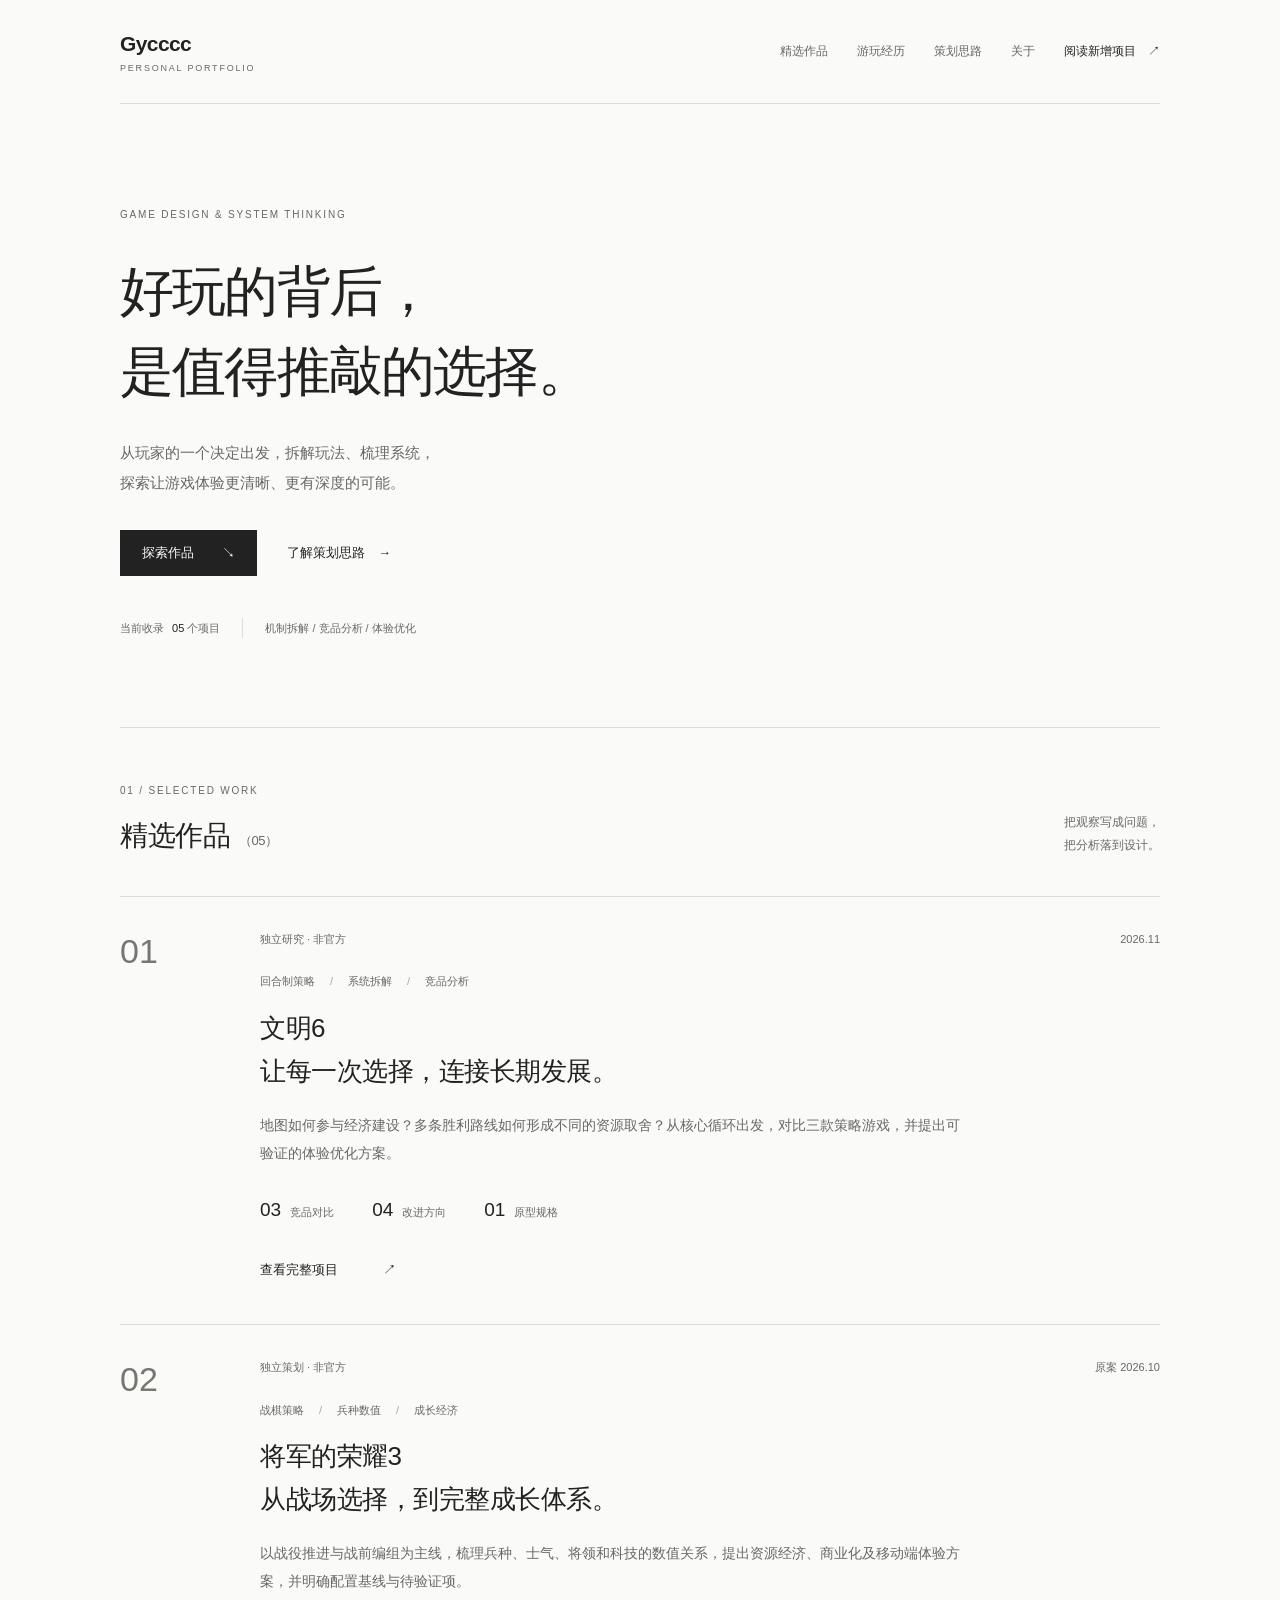
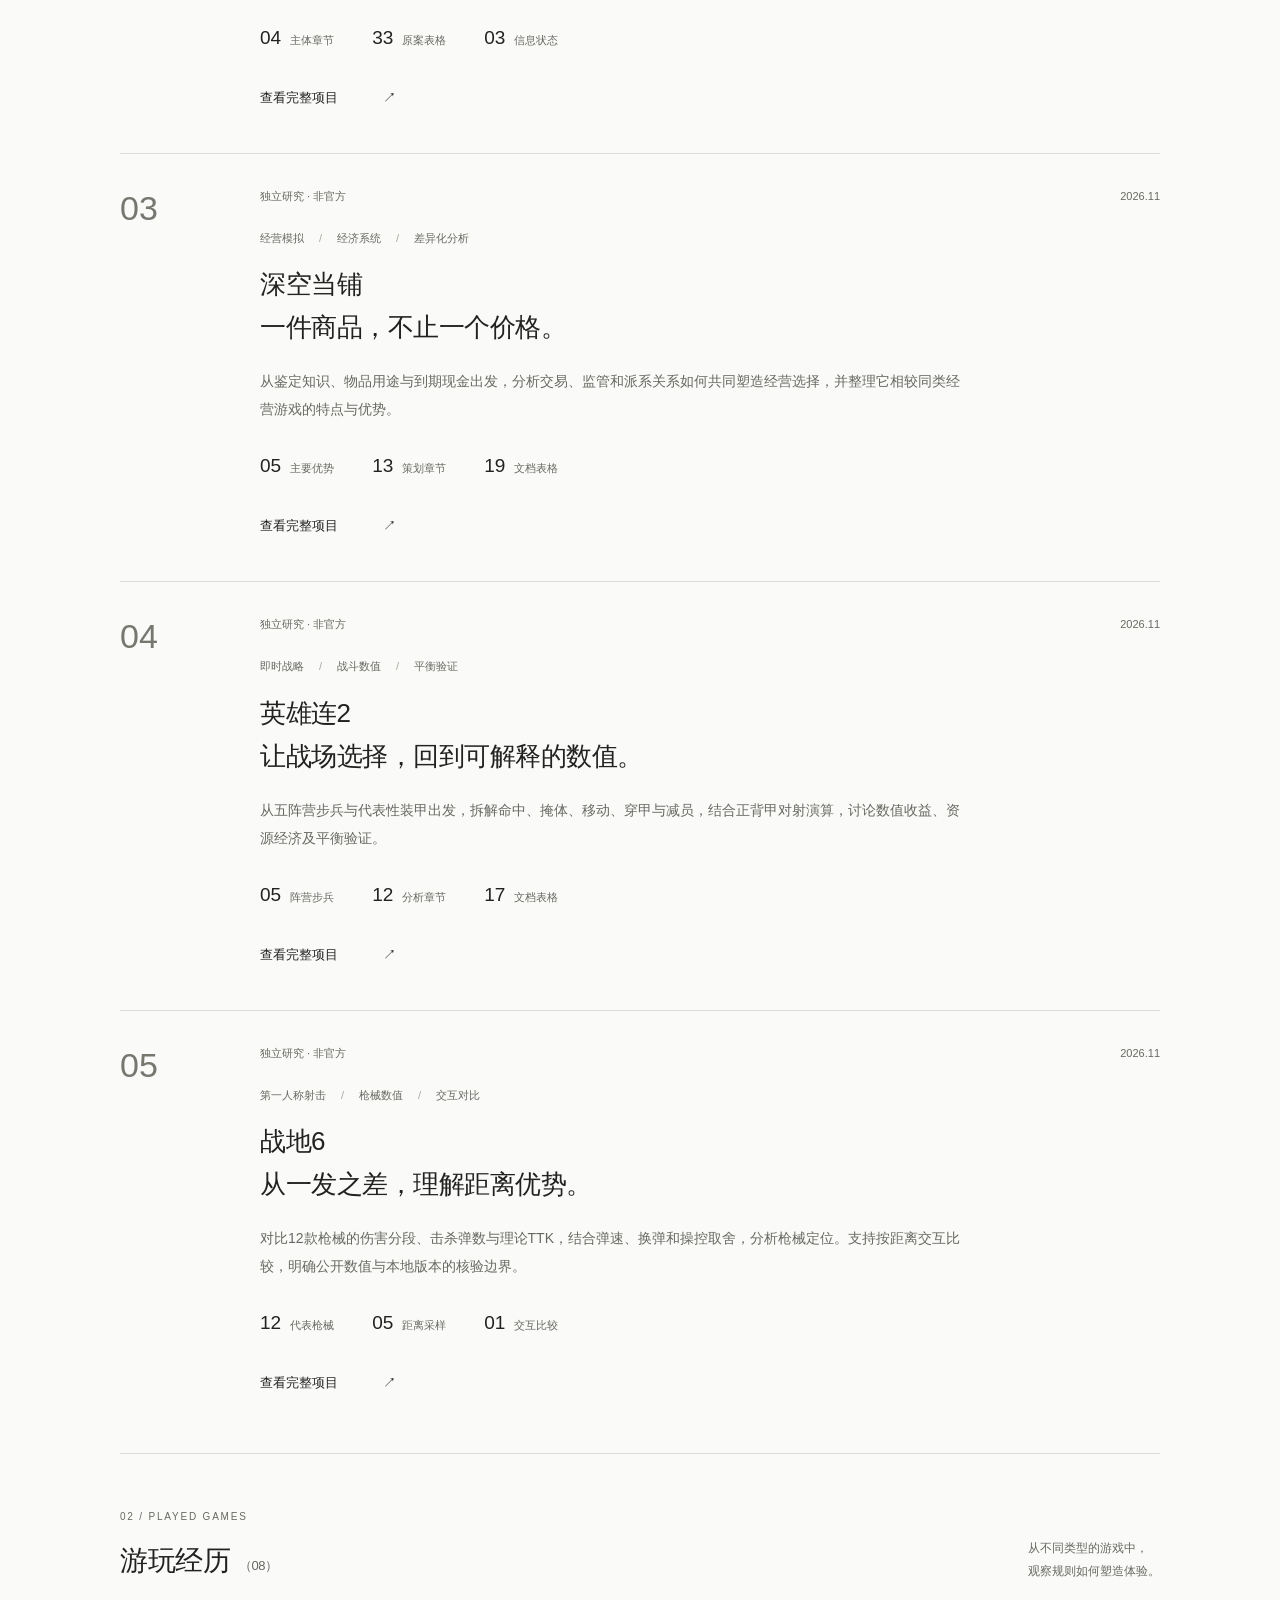
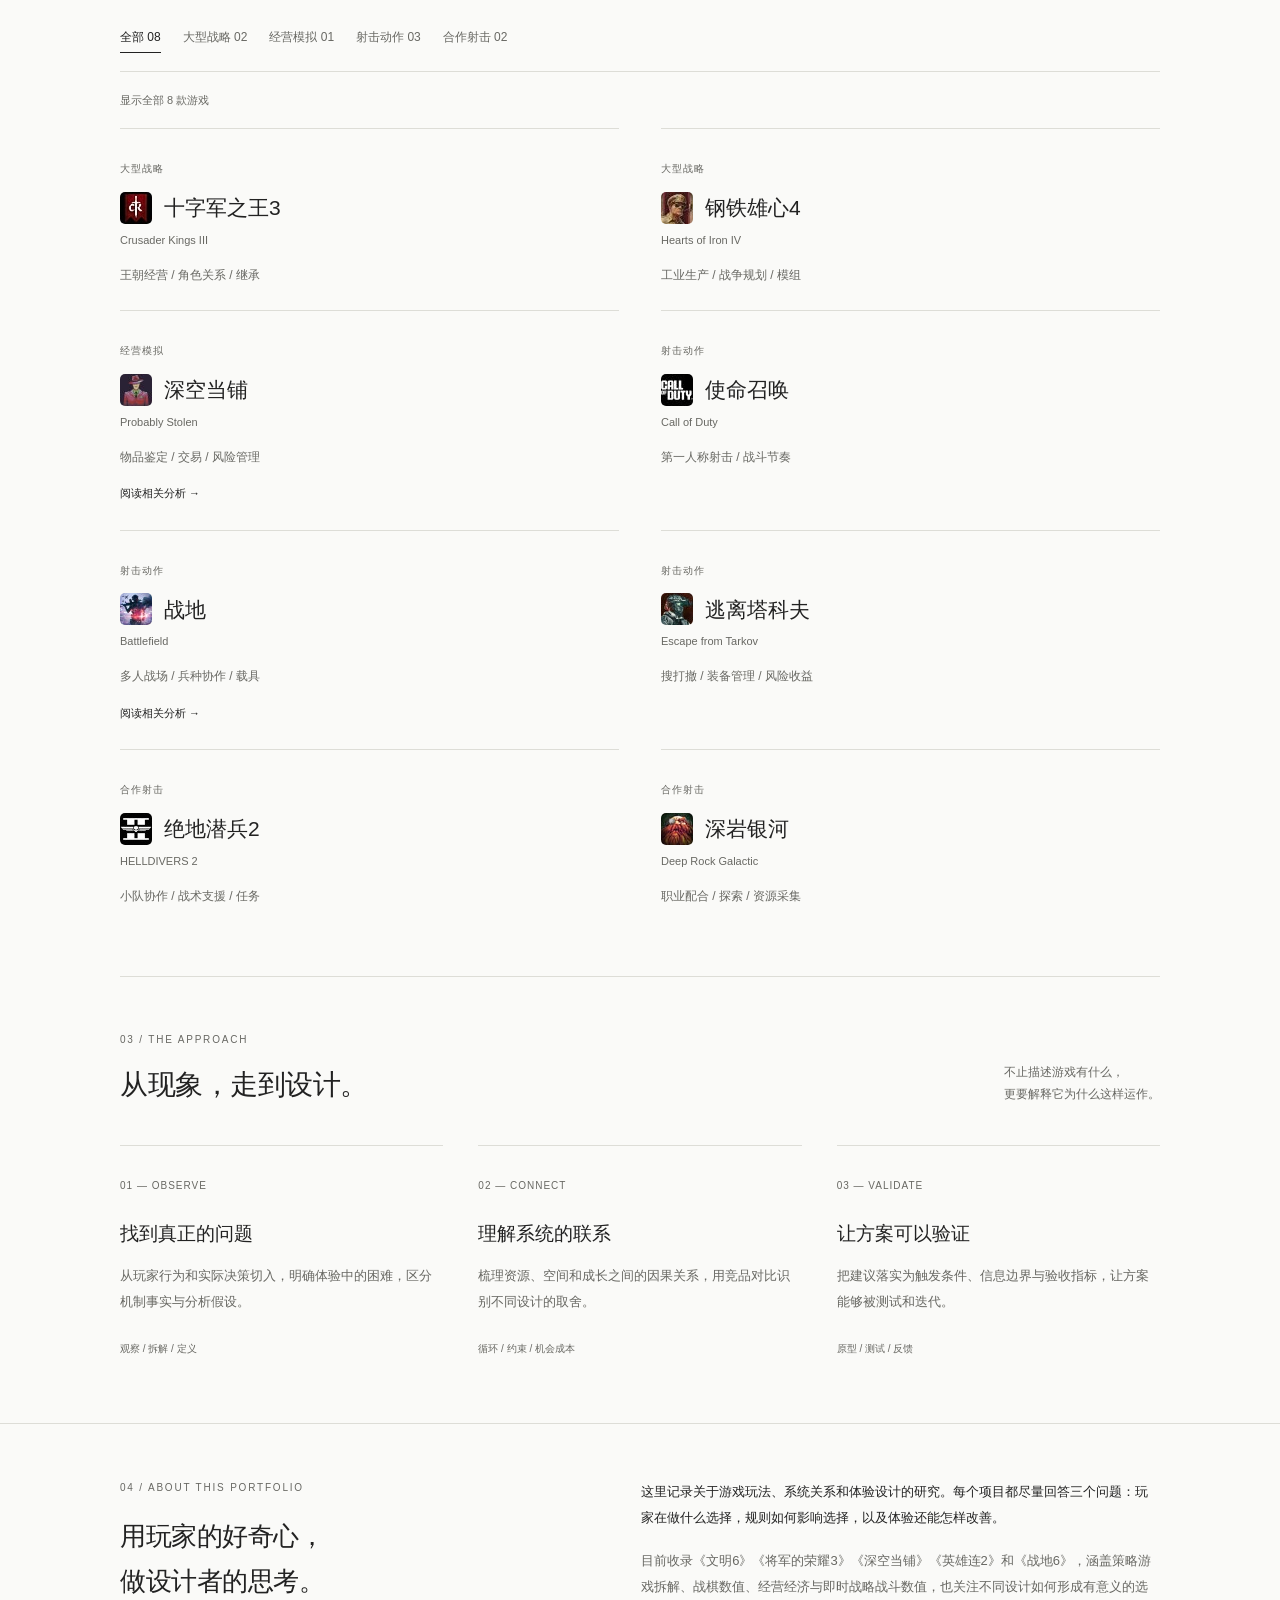
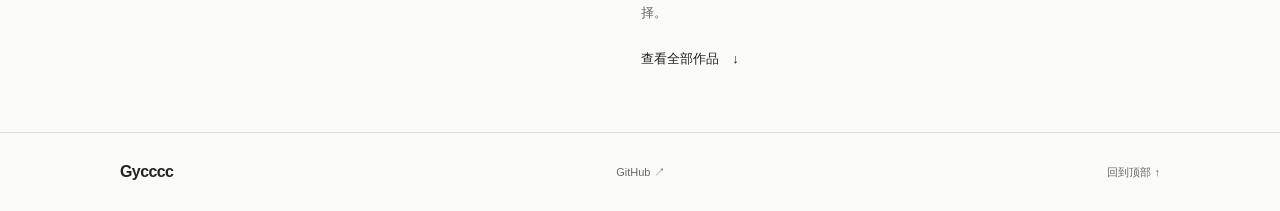
==== commit 10d8f0d2: "Publish Battlefield 6 weapon analysis and distance comparison" ====
--- a/index.html
+++ b/index.html
@@ -8,12 +8,12 @@
 </head>
 <body>
 <a class="skip" href="#main">跳转到正文</a>
-<header class="header wrap"><a class="brand" href="./" aria-label="Gycccc 作品集首页"><span>Gycccc<span class="brand-sub">PERSONAL PORTFOLIO</span></span></a><button class="menu-toggle" aria-expanded="false" aria-controls="navigation">菜单 <span>＋</span></button><nav id="navigation" aria-label="主导航"><a href="#work">精选作品</a><a href="#games">游玩经历</a><a href="#approach">策划思路</a><a href="#about">关于</a><a class="nav-action" href="company-of-heroes-2.html">阅读新增项目 <span>↗</span></a></nav></header>
+<header class="header wrap"><a class="brand" href="./" aria-label="Gycccc 作品集首页"><span>Gycccc<span class="brand-sub">PERSONAL PORTFOLIO</span></span></a><button class="menu-toggle" aria-expanded="false" aria-controls="navigation">菜单 <span>＋</span></button><nav id="navigation" aria-label="主导航"><a href="#work">精选作品</a><a href="#games">游玩经历</a><a href="#approach">策划思路</a><a href="#about">关于</a><a class="nav-action" href="battlefield-6.html">阅读新增项目 <span>↗</span></a></nav></header>
 <main id="main">
   <section class="hero wrap">
-    <div class="hero-copy"><p class="eyebrow"><span class="dot"></span> GAME DESIGN & SYSTEM THINKING</p><h1>好玩的背后，<br>是值得推敲的<span class="accent">选择。</span></h1><p class="intro">从玩家的一个决定出发，拆解玩法、梳理系统，<br class="desktop-break">探索让游戏体验更清晰、更有深度的可能。</p><div class="hero-actions"><a class="button" href="#work">探索作品 <span>↘</span></a><a class="text-link" href="#approach">了解策划思路 <span>→</span></a></div><div class="hero-note"><span>当前收录 <strong>04</strong> 个项目</span><span>机制拆解 / 竞品分析 / 体验优化</span></div></div>
+    <div class="hero-copy"><p class="eyebrow"><span class="dot"></span> GAME DESIGN & SYSTEM THINKING</p><h1>好玩的背后，<br>是值得推敲的<span class="accent">选择。</span></h1><p class="intro">从玩家的一个决定出发，拆解玩法、梳理系统，<br class="desktop-break">探索让游戏体验更清晰、更有深度的可能。</p><div class="hero-actions"><a class="button" href="#work">探索作品 <span>↘</span></a><a class="text-link" href="#approach">了解策划思路 <span>→</span></a></div><div class="hero-note"><span>当前收录 <strong>05</strong> 个项目</span><span>机制拆解 / 竞品分析 / 体验优化</span></div></div>
   </section>
-  <section class="section wrap" id="work"><div class="section-top"><div><p class="eyebrow">01 / SELECTED WORK</p><h2>精选作品<span class="small-count">（04）</span></h2></div><p class="section-aside">把观察写成问题，<br>把分析落到设计。</p></div>
+  <section class="section wrap" id="work"><div class="section-top"><div><p class="eyebrow">01 / SELECTED WORK</p><h2>精选作品<span class="small-count">（05）</span></h2></div><p class="section-aside">把观察写成问题，<br>把分析落到设计。</p></div>
     <article class="featured"><span class="project-number" aria-hidden="true">01</span><div class="project-copy"><div class="project-meta"><span>独立研究 · 非官方</span><span>2026.11</span></div><div class="tags"><span>回合制策略</span><span>系统拆解</span><span>竞品分析</span></div><h3><a href="civilization-vi.html">文明6<br>让每一次选择，连接长期发展。</a></h3><p>地图如何参与经济建设？多条胜利路线如何形成不同的资源取舍？从核心循环出发，对比三款策略游戏，并提出可验证的体验优化方案。</p><div class="project-facts"><div><strong>03</strong><span>竞品对比</span></div><div><strong>04</strong><span>改进方向</span></div><div><strong>01</strong><span>原型规格</span></div></div><a class="project-link" href="civilization-vi.html">查看完整项目 <span>↗</span></a></div></article>
 
     <article class="featured"><span class="project-number" aria-hidden="true">02</span><div class="project-copy"><div class="project-meta"><span>独立策划 · 非官方</span><span>原案 2026.10</span></div><div class="tags"><span>战棋策略</span><span>兵种数值</span><span>成长经济</span></div><h3><a href="glory-of-generals-3.html">将军的荣耀3<br>从战场选择，到完整成长体系。</a></h3><p>以战役推进与战前编组为主线，梳理兵种、士气、将领和科技的数值关系，提出资源经济、商业化及移动端体验方案，并明确配置基线与待验证项。</p><div class="project-facts"><div><strong>04</strong><span>主体章节</span></div><div><strong>33</strong><span>原案表格</span></div><div><strong>03</strong><span>信息状态</span></div></div><a class="project-link" href="glory-of-generals-3.html">查看完整项目 <span>↗</span></a></div></article>
@@ -21,10 +21,11 @@
     <article class="featured"><span class="project-number" aria-hidden="true">03</span><div class="project-copy"><div class="project-meta"><span>独立研究 · 非官方</span><span>2026.11</span></div><div class="tags"><span>经营模拟</span><span>经济系统</span><span>差异化分析</span></div><h3><a href="probably-stolen.html">深空当铺<br>一件商品，不止一个价格。</a></h3><p>从鉴定知识、物品用途与到期现金出发，分析交易、监管和派系关系如何共同塑造经营选择，并整理它相较同类经营游戏的特点与优势。</p><div class="project-facts"><div><strong>05</strong><span>主要优势</span></div><div><strong>13</strong><span>策划章节</span></div><div><strong>19</strong><span>文档表格</span></div></div><a class="project-link" href="probably-stolen.html">查看完整项目 <span>↗</span></a></div></article>
 
     <article class="featured"><span class="project-number" aria-hidden="true">04</span><div class="project-copy"><div class="project-meta"><span>独立研究 · 非官方</span><span>2026.11</span></div><div class="tags"><span>即时战略</span><span>战斗数值</span><span>平衡验证</span></div><h3><a href="company-of-heroes-2.html">英雄连2<br>让战场选择，回到可解释的数值。</a></h3><p>从五阵营步兵与代表性装甲出发，拆解命中、掩体、移动、穿甲与减员，结合正背甲对射演算，讨论数值收益、资源经济及平衡验证。</p><div class="project-facts"><div><strong>05</strong><span>阵营步兵</span></div><div><strong>12</strong><span>分析章节</span></div><div><strong>17</strong><span>文档表格</span></div></div><a class="project-link" href="company-of-heroes-2.html">查看完整项目 <span>↗</span></a></div></article>
+<article class="featured"><span class="project-number" aria-hidden="true">05</span><div class="project-copy"><div class="project-meta"><span>独立研究 · 非官方</span><span>2026.11</span></div><div class="tags"><span>第一人称射击</span><span>枪械数值</span><span>交互对比</span></div><h3><a href="battlefield-6.html">战地6<br>从一发之差，理解距离优势。</a></h3><p>对比12款枪械的伤害分段、击杀弹数与理论TTK，结合弹速、换弹和操控取舍，分析枪械定位。支持按距离交互比较，明确公开数值与本地版本的核验边界。</p><div class="project-facts"><div><strong>12</strong><span>代表枪械</span></div><div><strong>05</strong><span>距离采样</span></div><div><strong>01</strong><span>交互比较</span></div></div><a class="project-link" href="battlefield-6.html">查看完整项目 <span>↗</span></a></div></article>
   </section>
-  <section class="section wrap games-section" id="games"><div class="section-top"><div><p class="eyebrow">02 / PLAYED GAMES</p><h2>游玩经历<span class="small-count">（08）</span></h2></div><p class="section-aside">从不同类型的游戏中，<br>观察规则如何塑造体验。</p></div><div class="game-filters" role="group" aria-label="按游戏类型筛选"><button type="button" class="game-filter" data-game-filter="all" aria-pressed="true">全部 08</button><button type="button" class="game-filter" data-game-filter="strategy" aria-pressed="false">大型战略 02</button><button type="button" class="game-filter" data-game-filter="management" aria-pressed="false">经营模拟 01</button><button type="button" class="game-filter" data-game-filter="shooter" aria-pressed="false">射击动作 03</button><button type="button" class="game-filter" data-game-filter="coop" aria-pressed="false">合作射击 02</button></div><p class="game-results" aria-live="polite" aria-atomic="true">显示全部 8 款游戏</p><ul class="game-list"><li class="game-entry" data-game-category="strategy"><span class="game-category">大型战略</span><div class="game-title"><img class="game-icon" src="assets/game-icons/ck3.webp" width="32" height="32" alt="" loading="lazy" decoding="async"><h3>十字军之王3</h3></div><p class="game-english">Crusader Kings III</p><p class="game-tags">王朝经营 / 角色关系 / 继承</p></li><li class="game-entry" data-game-category="strategy"><span class="game-category">大型战略</span><div class="game-title"><img class="game-icon" src="assets/game-icons/hoi4.webp" width="32" height="32" alt="" loading="lazy" decoding="async"><h3>钢铁雄心4</h3></div><p class="game-english">Hearts of Iron IV</p><p class="game-tags">工业生产 / 战争规划 / 模组</p></li><li class="game-entry" data-game-category="management"><span class="game-category">经营模拟</span><div class="game-title"><img class="game-icon" src="assets/game-icons/probably-stolen.webp" width="32" height="32" alt="" loading="lazy" decoding="async"><h3>深空当铺</h3></div><p class="game-english">Probably Stolen</p><p class="game-tags">物品鉴定 / 交易 / 风险管理</p><a class="text-link" href="probably-stolen.html">阅读相关分析 →</a></li><li class="game-entry" data-game-category="shooter"><span class="game-category">射击动作</span><div class="game-title"><img class="game-icon" src="assets/game-icons/cod.webp" width="32" height="32" alt="" loading="lazy" decoding="async"><h3>使命召唤</h3></div><p class="game-english">Call of Duty</p><p class="game-tags">第一人称射击 / 战斗节奏</p></li><li class="game-entry" data-game-category="shooter"><span class="game-category">射击动作</span><div class="game-title"><img class="game-icon" src="assets/game-icons/battlefield.webp" width="32" height="32" alt="" loading="lazy" decoding="async"><h3>战地</h3></div><p class="game-english">Battlefield</p><p class="game-tags">多人战场 / 兵种协作 / 载具</p></li><li class="game-entry" data-game-category="shooter"><span class="game-category">射击动作</span><div class="game-title"><img class="game-icon" src="assets/game-icons/tarkov.webp" width="32" height="32" alt="" loading="lazy" decoding="async"><h3>逃离塔科夫</h3></div><p class="game-english">Escape from Tarkov</p><p class="game-tags">搜打撤 / 装备管理 / 风险收益</p></li><li class="game-entry" data-game-category="coop"><span class="game-category">合作射击</span><div class="game-title"><img class="game-icon" src="assets/game-icons/helldivers-2.webp" width="32" height="32" alt="" loading="lazy" decoding="async"><h3>绝地潜兵2</h3></div><p class="game-english">HELLDIVERS 2</p><p class="game-tags">小队协作 / 战术支援 / 任务</p></li><li class="game-entry" data-game-category="coop"><span class="game-category">合作射击</span><div class="game-title"><img class="game-icon" src="assets/game-icons/deep-rock-galactic.webp" width="32" height="32" alt="" loading="lazy" decoding="async"><h3>深岩银河</h3></div><p class="game-english">Deep Rock Galactic</p><p class="game-tags">职业配合 / 探索 / 资源采集</p></li></ul></section>
+  <section class="section wrap games-section" id="games"><div class="section-top"><div><p class="eyebrow">02 / PLAYED GAMES</p><h2>游玩经历<span class="small-count">（08）</span></h2></div><p class="section-aside">从不同类型的游戏中，<br>观察规则如何塑造体验。</p></div><div class="game-filters" role="group" aria-label="按游戏类型筛选"><button type="button" class="game-filter" data-game-filter="all" aria-pressed="true">全部 08</button><button type="button" class="game-filter" data-game-filter="strategy" aria-pressed="false">大型战略 02</button><button type="button" class="game-filter" data-game-filter="management" aria-pressed="false">经营模拟 01</button><button type="button" class="game-filter" data-game-filter="shooter" aria-pressed="false">射击动作 03</button><button type="button" class="game-filter" data-game-filter="coop" aria-pressed="false">合作射击 02</button></div><p class="game-results" aria-live="polite" aria-atomic="true">显示全部 8 款游戏</p><ul class="game-list"><li class="game-entry" data-game-category="strategy"><span class="game-category">大型战略</span><div class="game-title"><img class="game-icon" src="assets/game-icons/ck3.webp" width="32" height="32" alt="" loading="lazy" decoding="async"><h3>十字军之王3</h3></div><p class="game-english">Crusader Kings III</p><p class="game-tags">王朝经营 / 角色关系 / 继承</p></li><li class="game-entry" data-game-category="strategy"><span class="game-category">大型战略</span><div class="game-title"><img class="game-icon" src="assets/game-icons/hoi4.webp" width="32" height="32" alt="" loading="lazy" decoding="async"><h3>钢铁雄心4</h3></div><p class="game-english">Hearts of Iron IV</p><p class="game-tags">工业生产 / 战争规划 / 模组</p></li><li class="game-entry" data-game-category="management"><span class="game-category">经营模拟</span><div class="game-title"><img class="game-icon" src="assets/game-icons/probably-stolen.webp" width="32" height="32" alt="" loading="lazy" decoding="async"><h3>深空当铺</h3></div><p class="game-english">Probably Stolen</p><p class="game-tags">物品鉴定 / 交易 / 风险管理</p><a class="text-link" href="probably-stolen.html">阅读相关分析 →</a></li><li class="game-entry" data-game-category="shooter"><span class="game-category">射击动作</span><div class="game-title"><img class="game-icon" src="assets/game-icons/cod.webp" width="32" height="32" alt="" loading="lazy" decoding="async"><h3>使命召唤</h3></div><p class="game-english">Call of Duty</p><p class="game-tags">第一人称射击 / 战斗节奏</p></li><li class="game-entry" data-game-category="shooter"><span class="game-category">射击动作</span><div class="game-title"><img class="game-icon" src="assets/game-icons/battlefield.webp" width="32" height="32" alt="" loading="lazy" decoding="async"><h3>战地</h3></div><p class="game-english">Battlefield</p><p class="game-tags">多人战场 / 兵种协作 / 载具</p><a class="text-link" href="battlefield-6.html">阅读相关分析 →</a></li><li class="game-entry" data-game-category="shooter"><span class="game-category">射击动作</span><div class="game-title"><img class="game-icon" src="assets/game-icons/tarkov.webp" width="32" height="32" alt="" loading="lazy" decoding="async"><h3>逃离塔科夫</h3></div><p class="game-english">Escape from Tarkov</p><p class="game-tags">搜打撤 / 装备管理 / 风险收益</p></li><li class="game-entry" data-game-category="coop"><span class="game-category">合作射击</span><div class="game-title"><img class="game-icon" src="assets/game-icons/helldivers-2.webp" width="32" height="32" alt="" loading="lazy" decoding="async"><h3>绝地潜兵2</h3></div><p class="game-english">HELLDIVERS 2</p><p class="game-tags">小队协作 / 战术支援 / 任务</p></li><li class="game-entry" data-game-category="coop"><span class="game-category">合作射击</span><div class="game-title"><img class="game-icon" src="assets/game-icons/deep-rock-galactic.webp" width="32" height="32" alt="" loading="lazy" decoding="async"><h3>深岩银河</h3></div><p class="game-english">Deep Rock Galactic</p><p class="game-tags">职业配合 / 探索 / 资源采集</p></li></ul></section>
   <section class="section approach wrap" id="approach"><div class="section-top"><div><p class="eyebrow">03 / THE APPROACH</p><h2>从现象，走到设计。</h2></div><p class="section-aside">不止描述游戏有什么，<br>更要解释它为什么这样运作。</p></div><div class="steps"><article><span class="step-num">01 — OBSERVE</span><h3>找到真正的问题</h3><p>从玩家行为和实际决策切入，明确体验中的困难，区分机制事实与分析假设。</p><span class="step-end">观察 / 拆解 / 定义</span></article><article><span class="step-num">02 — CONNECT</span><h3>理解系统的联系</h3><p>梳理资源、空间和成长之间的因果关系，用竞品对比识别不同设计的取舍。</p><span class="step-end">循环 / 约束 / 机会成本</span></article><article><span class="step-num">03 — VALIDATE</span><h3>让方案可以验证</h3><p>把建议落实为触发条件、信息边界与验收指标，让方案能够被测试和迭代。</p><span class="step-end">原型 / 测试 / 反馈</span></article></div></section>
-  <section class="about-section" id="about"><div class="wrap about-grid"><div><p class="eyebrow">04 / ABOUT THIS PORTFOLIO</p><h2>用玩家的好奇心，<br>做设计者的思考。</h2></div><div><p>这里记录关于游戏玩法、系统关系和体验设计的研究。每个项目都尽量回答三个问题：玩家在做什么选择，规则如何影响选择，以及体验还能怎样改善。</p><p class="muted">目前收录《文明6》《将军的荣耀3》《深空当铺》和《英雄连2》，涵盖策略游戏拆解、战棋数值、经营经济与即时战略战斗数值，也关注不同设计如何形成有意义的选择。</p><a class="text-link" href="#work">查看全部作品 <span>↓</span></a></div></div></section>
+  <section class="about-section" id="about"><div class="wrap about-grid"><div><p class="eyebrow">04 / ABOUT THIS PORTFOLIO</p><h2>用玩家的好奇心，<br>做设计者的思考。</h2></div><div><p>这里记录关于游戏玩法、系统关系和体验设计的研究。每个项目都尽量回答三个问题：玩家在做什么选择，规则如何影响选择，以及体验还能怎样改善。</p><p class="muted">目前收录《文明6》《将军的荣耀3》《深空当铺》《英雄连2》和《战地6》，涵盖策略游戏拆解、战棋数值、经营经济与即时战略战斗数值，也关注不同设计如何形成有意义的选择。</p><a class="text-link" href="#work">查看全部作品 <span>↓</span></a></div></div></section>
 </main>
 <footer class="wrap footer"><a class="brand footer-brand" href="./" aria-label="Gycccc 作品集首页">Gycccc</a><p><a href="https://github.com/gyc-05/gyc-05.github.io" aria-label="查看 Gycccc 的网站 GitHub 仓库">GitHub ↗</a></p><a href="#main">回到顶部 ↑</a></footer>
 </body></html>
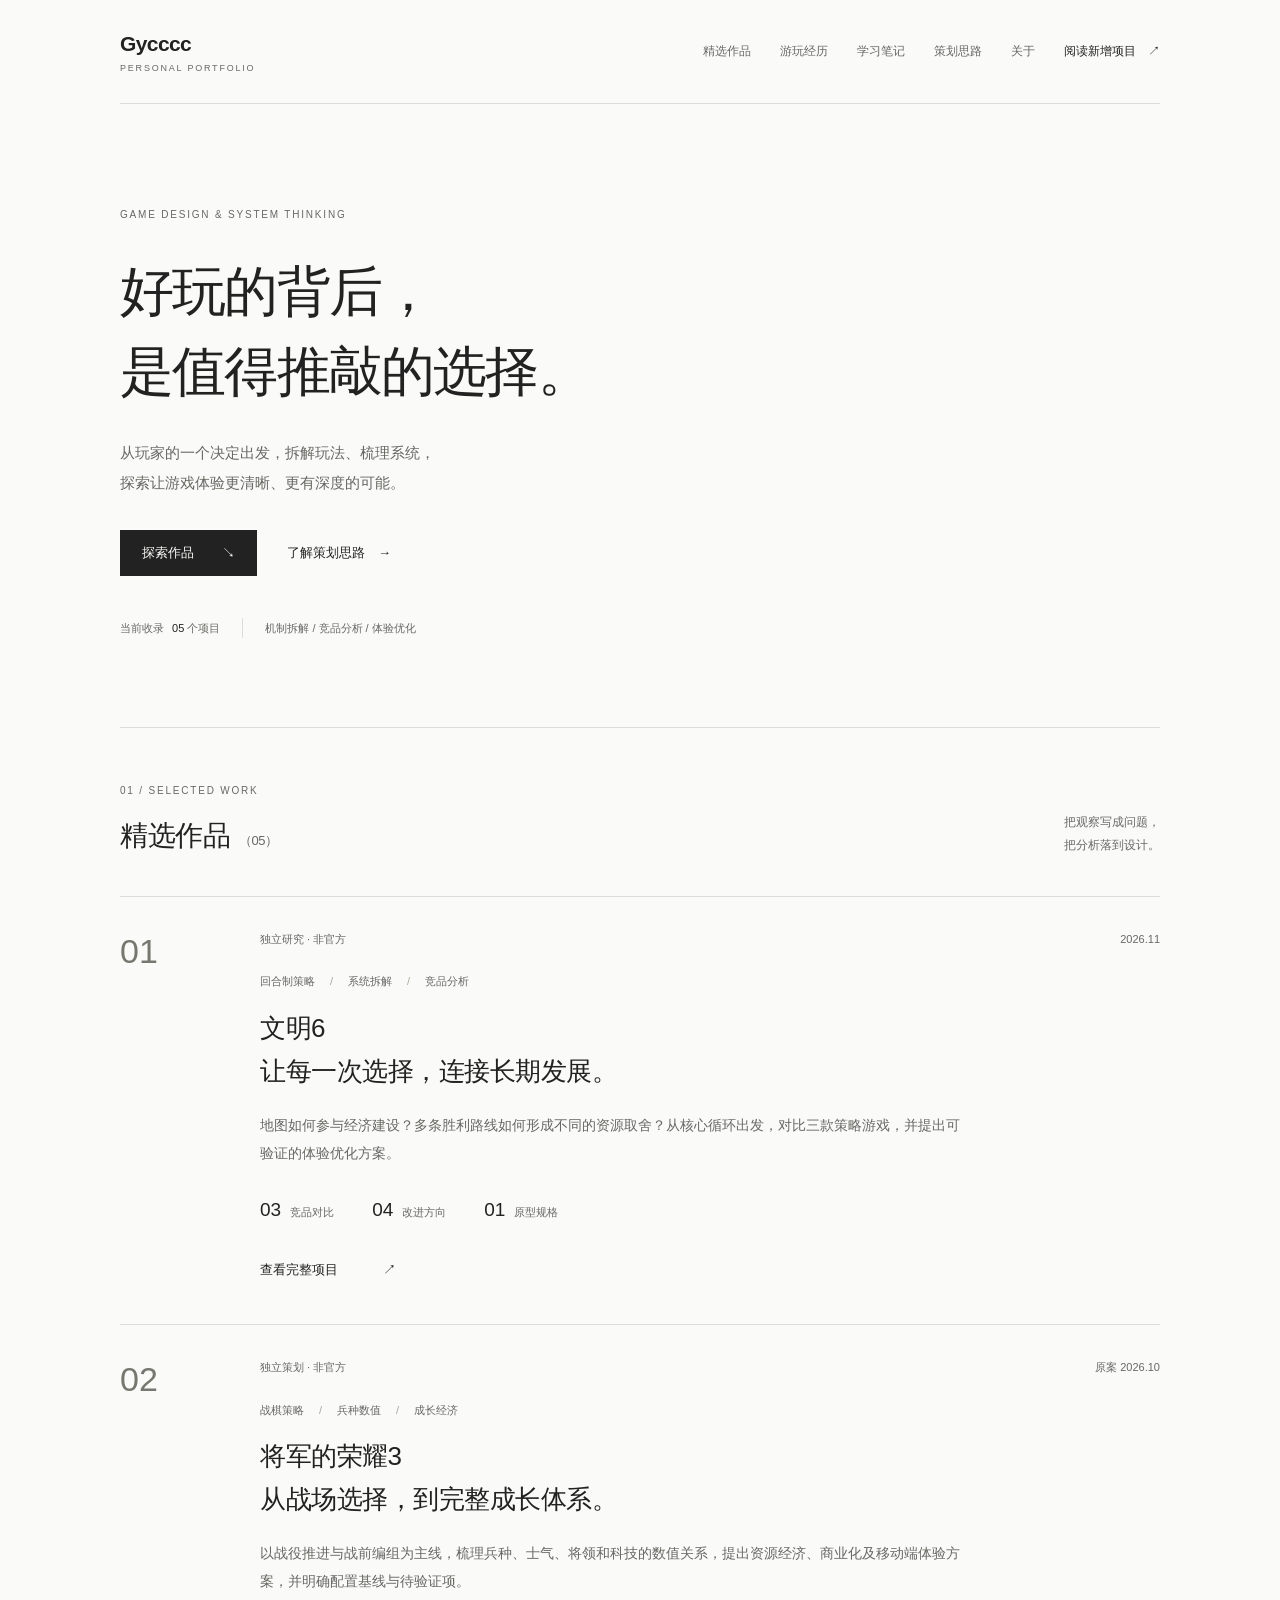
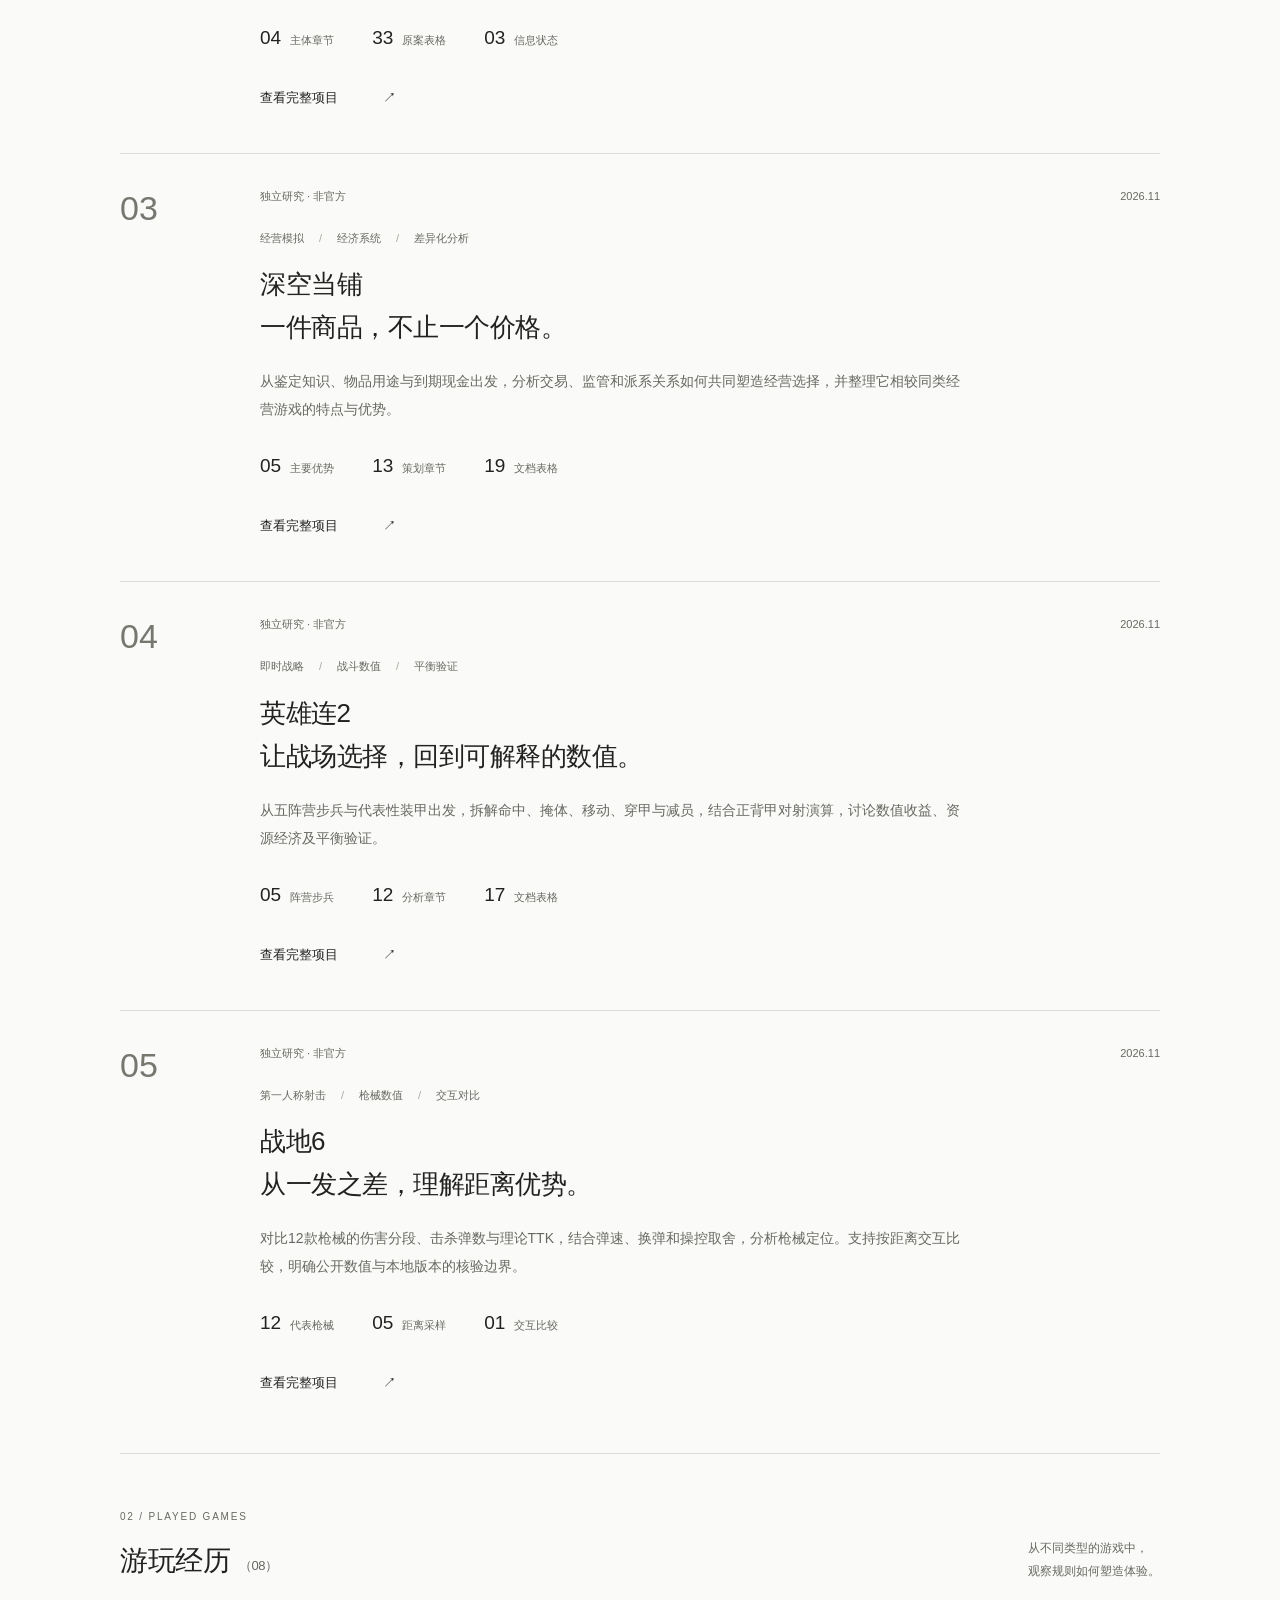
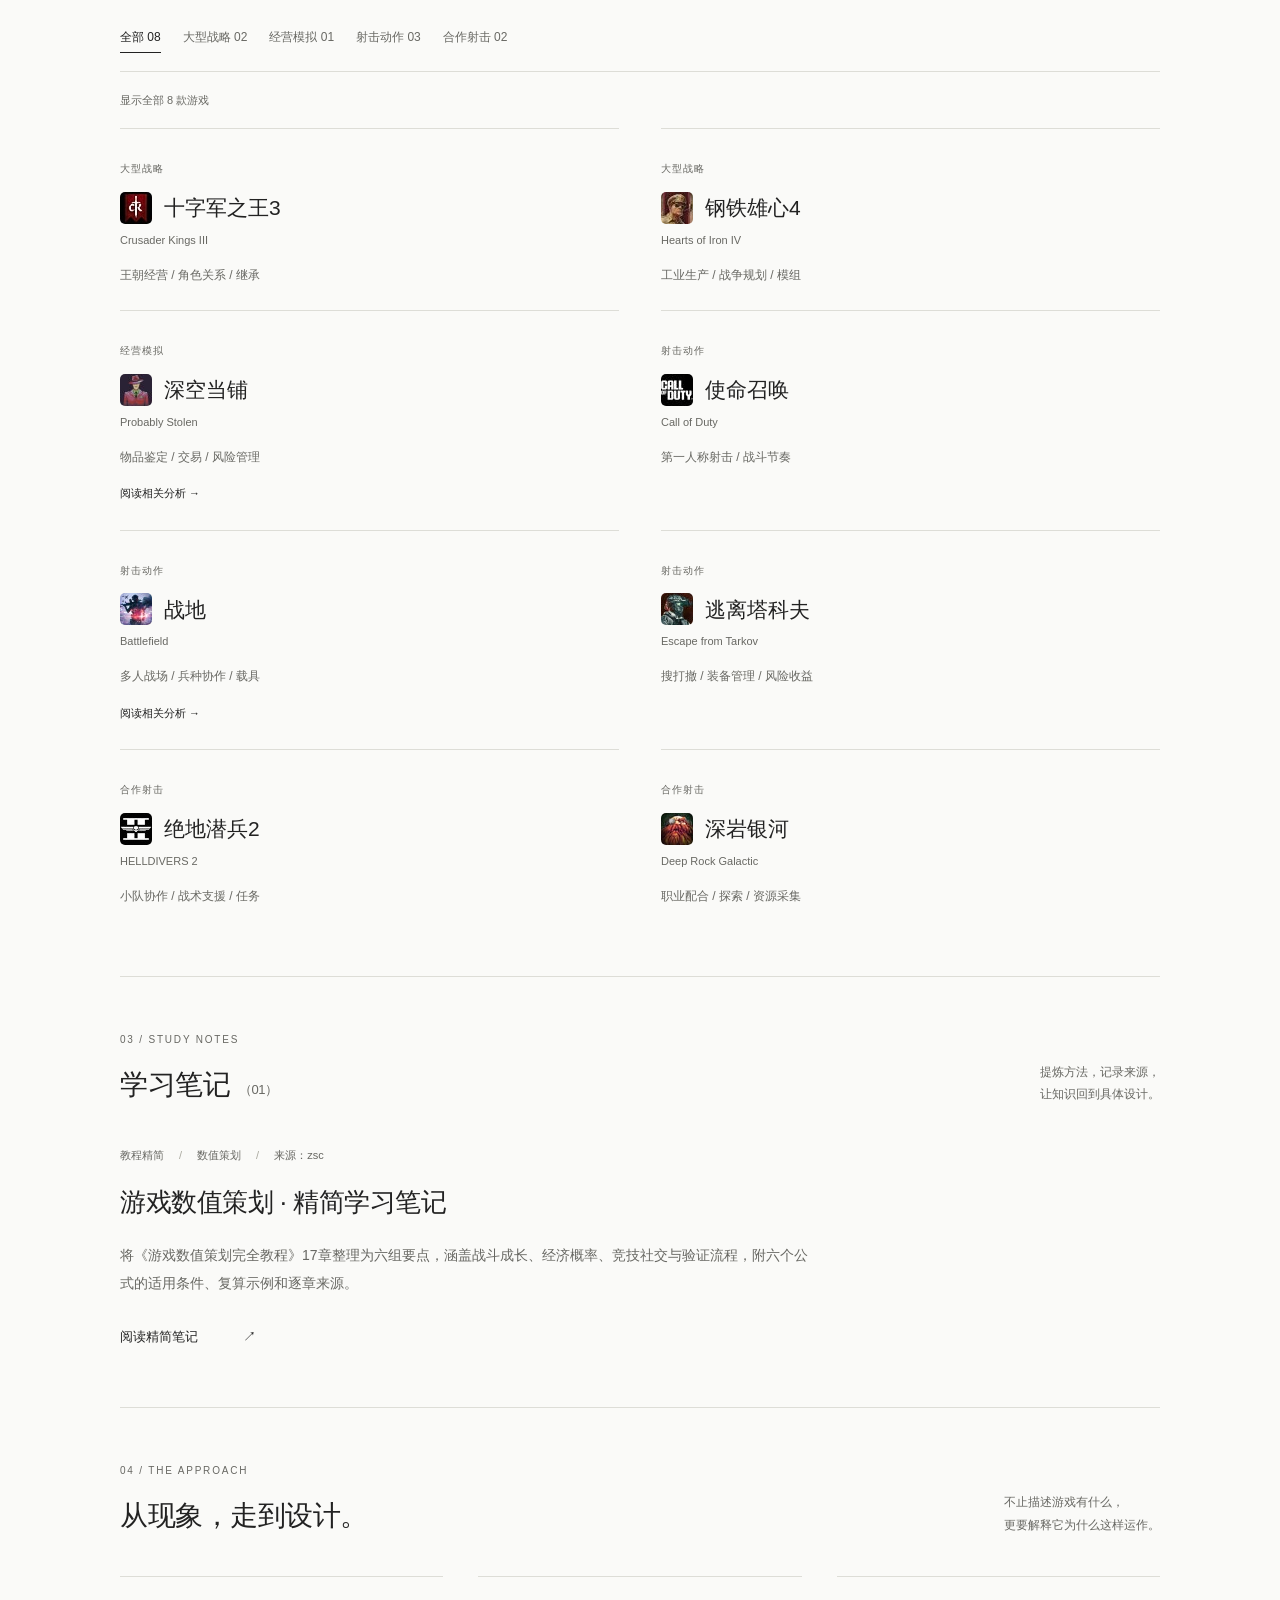
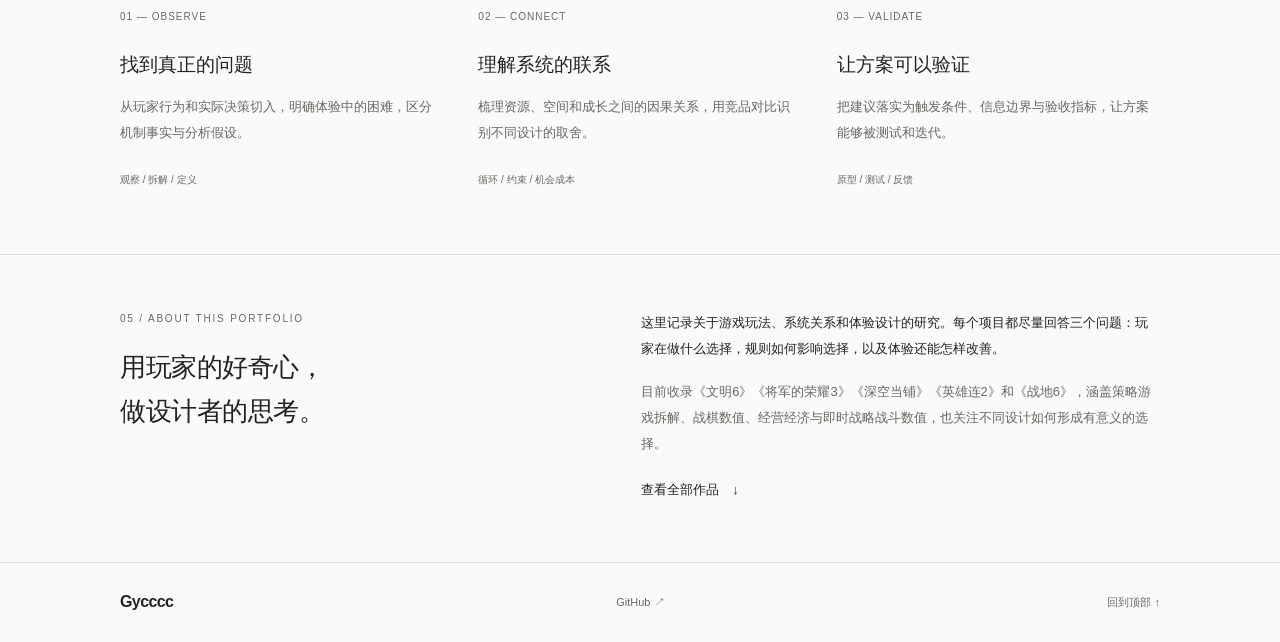
==== commit b7d97c00: "Add attributed numeric planning tutorial study notes" ====
--- a/index.html
+++ b/index.html
@@ -8,7 +8,7 @@
 </head>
 <body>
 <a class="skip" href="#main">跳转到正文</a>
-<header class="header wrap"><a class="brand" href="./" aria-label="Gycccc 作品集首页"><span>Gycccc<span class="brand-sub">PERSONAL PORTFOLIO</span></span></a><button class="menu-toggle" aria-expanded="false" aria-controls="navigation">菜单 <span>＋</span></button><nav id="navigation" aria-label="主导航"><a href="#work">精选作品</a><a href="#games">游玩经历</a><a href="#approach">策划思路</a><a href="#about">关于</a><a class="nav-action" href="battlefield-6.html">阅读新增项目 <span>↗</span></a></nav></header>
+<header class="header wrap"><a class="brand" href="./" aria-label="Gycccc 作品集首页"><span>Gycccc<span class="brand-sub">PERSONAL PORTFOLIO</span></span></a><button class="menu-toggle" aria-expanded="false" aria-controls="navigation">菜单 <span>＋</span></button><nav id="navigation" aria-label="主导航"><a href="#work">精选作品</a><a href="#games">游玩经历</a><a href="#notes">学习笔记</a><a href="#approach">策划思路</a><a href="#about">关于</a><a class="nav-action" href="battlefield-6.html">阅读新增项目 <span>↗</span></a></nav></header>
 <main id="main">
   <section class="hero wrap">
     <div class="hero-copy"><p class="eyebrow"><span class="dot"></span> GAME DESIGN & SYSTEM THINKING</p><h1>好玩的背后，<br>是值得推敲的<span class="accent">选择。</span></h1><p class="intro">从玩家的一个决定出发，拆解玩法、梳理系统，<br class="desktop-break">探索让游戏体验更清晰、更有深度的可能。</p><div class="hero-actions"><a class="button" href="#work">探索作品 <span>↘</span></a><a class="text-link" href="#approach">了解策划思路 <span>→</span></a></div><div class="hero-note"><span>当前收录 <strong>05</strong> 个项目</span><span>机制拆解 / 竞品分析 / 体验优化</span></div></div>
@@ -24,8 +24,9 @@
 <article class="featured"><span class="project-number" aria-hidden="true">05</span><div class="project-copy"><div class="project-meta"><span>独立研究 · 非官方</span><span>2026.11</span></div><div class="tags"><span>第一人称射击</span><span>枪械数值</span><span>交互对比</span></div><h3><a href="battlefield-6.html">战地6<br>从一发之差，理解距离优势。</a></h3><p>对比12款枪械的伤害分段、击杀弹数与理论TTK，结合弹速、换弹和操控取舍，分析枪械定位。支持按距离交互比较，明确公开数值与本地版本的核验边界。</p><div class="project-facts"><div><strong>12</strong><span>代表枪械</span></div><div><strong>05</strong><span>距离采样</span></div><div><strong>01</strong><span>交互比较</span></div></div><a class="project-link" href="battlefield-6.html">查看完整项目 <span>↗</span></a></div></article>
   </section>
   <section class="section wrap games-section" id="games"><div class="section-top"><div><p class="eyebrow">02 / PLAYED GAMES</p><h2>游玩经历<span class="small-count">（08）</span></h2></div><p class="section-aside">从不同类型的游戏中，<br>观察规则如何塑造体验。</p></div><div class="game-filters" role="group" aria-label="按游戏类型筛选"><button type="button" class="game-filter" data-game-filter="all" aria-pressed="true">全部 08</button><button type="button" class="game-filter" data-game-filter="strategy" aria-pressed="false">大型战略 02</button><button type="button" class="game-filter" data-game-filter="management" aria-pressed="false">经营模拟 01</button><button type="button" class="game-filter" data-game-filter="shooter" aria-pressed="false">射击动作 03</button><button type="button" class="game-filter" data-game-filter="coop" aria-pressed="false">合作射击 02</button></div><p class="game-results" aria-live="polite" aria-atomic="true">显示全部 8 款游戏</p><ul class="game-list"><li class="game-entry" data-game-category="strategy"><span class="game-category">大型战略</span><div class="game-title"><img class="game-icon" src="assets/game-icons/ck3.webp" width="32" height="32" alt="" loading="lazy" decoding="async"><h3>十字军之王3</h3></div><p class="game-english">Crusader Kings III</p><p class="game-tags">王朝经营 / 角色关系 / 继承</p></li><li class="game-entry" data-game-category="strategy"><span class="game-category">大型战略</span><div class="game-title"><img class="game-icon" src="assets/game-icons/hoi4.webp" width="32" height="32" alt="" loading="lazy" decoding="async"><h3>钢铁雄心4</h3></div><p class="game-english">Hearts of Iron IV</p><p class="game-tags">工业生产 / 战争规划 / 模组</p></li><li class="game-entry" data-game-category="management"><span class="game-category">经营模拟</span><div class="game-title"><img class="game-icon" src="assets/game-icons/probably-stolen.webp" width="32" height="32" alt="" loading="lazy" decoding="async"><h3>深空当铺</h3></div><p class="game-english">Probably Stolen</p><p class="game-tags">物品鉴定 / 交易 / 风险管理</p><a class="text-link" href="probably-stolen.html">阅读相关分析 →</a></li><li class="game-entry" data-game-category="shooter"><span class="game-category">射击动作</span><div class="game-title"><img class="game-icon" src="assets/game-icons/cod.webp" width="32" height="32" alt="" loading="lazy" decoding="async"><h3>使命召唤</h3></div><p class="game-english">Call of Duty</p><p class="game-tags">第一人称射击 / 战斗节奏</p></li><li class="game-entry" data-game-category="shooter"><span class="game-category">射击动作</span><div class="game-title"><img class="game-icon" src="assets/game-icons/battlefield.webp" width="32" height="32" alt="" loading="lazy" decoding="async"><h3>战地</h3></div><p class="game-english">Battlefield</p><p class="game-tags">多人战场 / 兵种协作 / 载具</p><a class="text-link" href="battlefield-6.html">阅读相关分析 →</a></li><li class="game-entry" data-game-category="shooter"><span class="game-category">射击动作</span><div class="game-title"><img class="game-icon" src="assets/game-icons/tarkov.webp" width="32" height="32" alt="" loading="lazy" decoding="async"><h3>逃离塔科夫</h3></div><p class="game-english">Escape from Tarkov</p><p class="game-tags">搜打撤 / 装备管理 / 风险收益</p></li><li class="game-entry" data-game-category="coop"><span class="game-category">合作射击</span><div class="game-title"><img class="game-icon" src="assets/game-icons/helldivers-2.webp" width="32" height="32" alt="" loading="lazy" decoding="async"><h3>绝地潜兵2</h3></div><p class="game-english">HELLDIVERS 2</p><p class="game-tags">小队协作 / 战术支援 / 任务</p></li><li class="game-entry" data-game-category="coop"><span class="game-category">合作射击</span><div class="game-title"><img class="game-icon" src="assets/game-icons/deep-rock-galactic.webp" width="32" height="32" alt="" loading="lazy" decoding="async"><h3>深岩银河</h3></div><p class="game-english">Deep Rock Galactic</p><p class="game-tags">职业配合 / 探索 / 资源采集</p></li></ul></section>
-  <section class="section approach wrap" id="approach"><div class="section-top"><div><p class="eyebrow">03 / THE APPROACH</p><h2>从现象，走到设计。</h2></div><p class="section-aside">不止描述游戏有什么，<br>更要解释它为什么这样运作。</p></div><div class="steps"><article><span class="step-num">01 — OBSERVE</span><h3>找到真正的问题</h3><p>从玩家行为和实际决策切入，明确体验中的困难，区分机制事实与分析假设。</p><span class="step-end">观察 / 拆解 / 定义</span></article><article><span class="step-num">02 — CONNECT</span><h3>理解系统的联系</h3><p>梳理资源、空间和成长之间的因果关系，用竞品对比识别不同设计的取舍。</p><span class="step-end">循环 / 约束 / 机会成本</span></article><article><span class="step-num">03 — VALIDATE</span><h3>让方案可以验证</h3><p>把建议落实为触发条件、信息边界与验收指标，让方案能够被测试和迭代。</p><span class="step-end">原型 / 测试 / 反馈</span></article></div></section>
-  <section class="about-section" id="about"><div class="wrap about-grid"><div><p class="eyebrow">04 / ABOUT THIS PORTFOLIO</p><h2>用玩家的好奇心，<br>做设计者的思考。</h2></div><div><p>这里记录关于游戏玩法、系统关系和体验设计的研究。每个项目都尽量回答三个问题：玩家在做什么选择，规则如何影响选择，以及体验还能怎样改善。</p><p class="muted">目前收录《文明6》《将军的荣耀3》《深空当铺》《英雄连2》和《战地6》，涵盖策略游戏拆解、战棋数值、经营经济与即时战略战斗数值，也关注不同设计如何形成有意义的选择。</p><a class="text-link" href="#work">查看全部作品 <span>↓</span></a></div></div></section>
+  <section class="section wrap" id="notes"><div class="section-top"><div><p class="eyebrow">03 / STUDY NOTES</p><h2>学习笔记<span class="small-count">（01）</span></h2></div><p class="section-aside">提炼方法，记录来源，<br>让知识回到具体设计。</p></div><article class="project-copy" style="padding-bottom:42px"><div class="tags"><span>教程精简</span><span>数值策划</span><span>来源：zsc</span></div><h3><a href="numeric-planning-notes.html">游戏数值策划 · 精简学习笔记</a></h3><p>将《游戏数值策划完全教程》17章整理为六组要点，涵盖战斗成长、经济概率、竞技社交与验证流程，附六个公式的适用条件、复算示例和逐章来源。</p><a class="project-link" href="numeric-planning-notes.html">阅读精简笔记 <span>↗</span></a></article></section>
+  <section class="section approach wrap" id="approach"><div class="section-top"><div><p class="eyebrow">04 / THE APPROACH</p><h2>从现象，走到设计。</h2></div><p class="section-aside">不止描述游戏有什么，<br>更要解释它为什么这样运作。</p></div><div class="steps"><article><span class="step-num">01 — OBSERVE</span><h3>找到真正的问题</h3><p>从玩家行为和实际决策切入，明确体验中的困难，区分机制事实与分析假设。</p><span class="step-end">观察 / 拆解 / 定义</span></article><article><span class="step-num">02 — CONNECT</span><h3>理解系统的联系</h3><p>梳理资源、空间和成长之间的因果关系，用竞品对比识别不同设计的取舍。</p><span class="step-end">循环 / 约束 / 机会成本</span></article><article><span class="step-num">03 — VALIDATE</span><h3>让方案可以验证</h3><p>把建议落实为触发条件、信息边界与验收指标，让方案能够被测试和迭代。</p><span class="step-end">原型 / 测试 / 反馈</span></article></div></section>
+  <section class="about-section" id="about"><div class="wrap about-grid"><div><p class="eyebrow">05 / ABOUT THIS PORTFOLIO</p><h2>用玩家的好奇心，<br>做设计者的思考。</h2></div><div><p>这里记录关于游戏玩法、系统关系和体验设计的研究。每个项目都尽量回答三个问题：玩家在做什么选择，规则如何影响选择，以及体验还能怎样改善。</p><p class="muted">目前收录《文明6》《将军的荣耀3》《深空当铺》《英雄连2》和《战地6》，涵盖策略游戏拆解、战棋数值、经营经济与即时战略战斗数值，也关注不同设计如何形成有意义的选择。</p><a class="text-link" href="#work">查看全部作品 <span>↓</span></a></div></div></section>
 </main>
 <footer class="wrap footer"><a class="brand footer-brand" href="./" aria-label="Gycccc 作品集首页">Gycccc</a><p><a href="https://github.com/gyc-05/gyc-05.github.io" aria-label="查看 Gycccc 的网站 GitHub 仓库">GitHub ↗</a></p><a href="#main">回到顶部 ↑</a></footer>
 </body></html>
--- a/styles.css
+++ b/styles.css
@@ -7,3 +7,5 @@
 .games-section{padding-bottom:45px}.game-filters{display:none;flex-wrap:wrap;gap:10px 22px;border-bottom:1px solid var(--line);padding-bottom:18px}body.js .game-filters{display:flex}.game-filter{border:0;border-bottom:1px solid transparent;background:none;color:var(--muted);padding:4px 0;font-size:12px;cursor:pointer}.game-filter[aria-pressed="true"]{color:var(--ink);border-bottom-color:var(--ink)}.game-results{font-size:11px;color:var(--muted);margin:18px 0}.game-list{list-style:none;padding:0;margin:0;display:grid;grid-template-columns:repeat(2,minmax(0,1fr));column-gap:42px}.game-entry{padding:24px 0;border-top:1px solid var(--line);min-width:0}.game-entry[hidden]{display:none}.game-category{font-size:10px;letter-spacing:1px;color:var(--muted)}.game-entry h3{font-size:21px;line-height:1.6;margin:8px 0 2px}.game-english{font-size:11px;color:var(--muted);margin:0;overflow-wrap:anywhere}.game-tags{font-size:12px;color:var(--muted);margin:14px 0 0}.game-entry .text-link{font-size:11px;margin-top:15px}@media(max-width:540px){.game-list{grid-template-columns:minmax(0,1fr)}.game-filters{gap:8px 18px}.game-filter{font-size:11px}.game-entry{padding:20px 0}.game-entry h3{font-size:20px}.games-section{padding-bottom:30px}}
 
 .game-title{display:flex;align-items:center;gap:12px;margin:10px 0 5px}.game-title h3{margin:0}.game-icon{display:block;flex:0 0 32px;width:32px;height:32px;object-fit:contain;border-radius:5px}
+
+.weapon-gallery{display:grid;grid-template-columns:repeat(3,minmax(0,1fr));gap:26px 20px;margin:26px 0}.weapon-card{margin:0;min-width:0}.weapon-card a{display:block;background:#ecece8;border:1px solid var(--line);border-radius:2px}.weapon-card img{display:block;width:100%;height:auto;aspect-ratio:2/1;object-fit:contain}.weapon-card figcaption{display:flex;justify-content:space-between;align-items:baseline;gap:8px;margin-top:9px;flex-wrap:wrap}.weapon-card strong{font-size:13px;font-weight:500}.weapon-card figcaption span{font-size:10px;color:var(--muted)}.weapon-table-image{display:block;width:112px;height:56px;object-fit:contain;margin:5px 0;background:#ecece8}#comparison-rows th[scope="row"]{background:transparent}@media(max-width:800px){.weapon-gallery{grid-template-columns:repeat(2,minmax(0,1fr))}}@media(max-width:380px){.weapon-gallery{grid-template-columns:minmax(0,1fr)}}
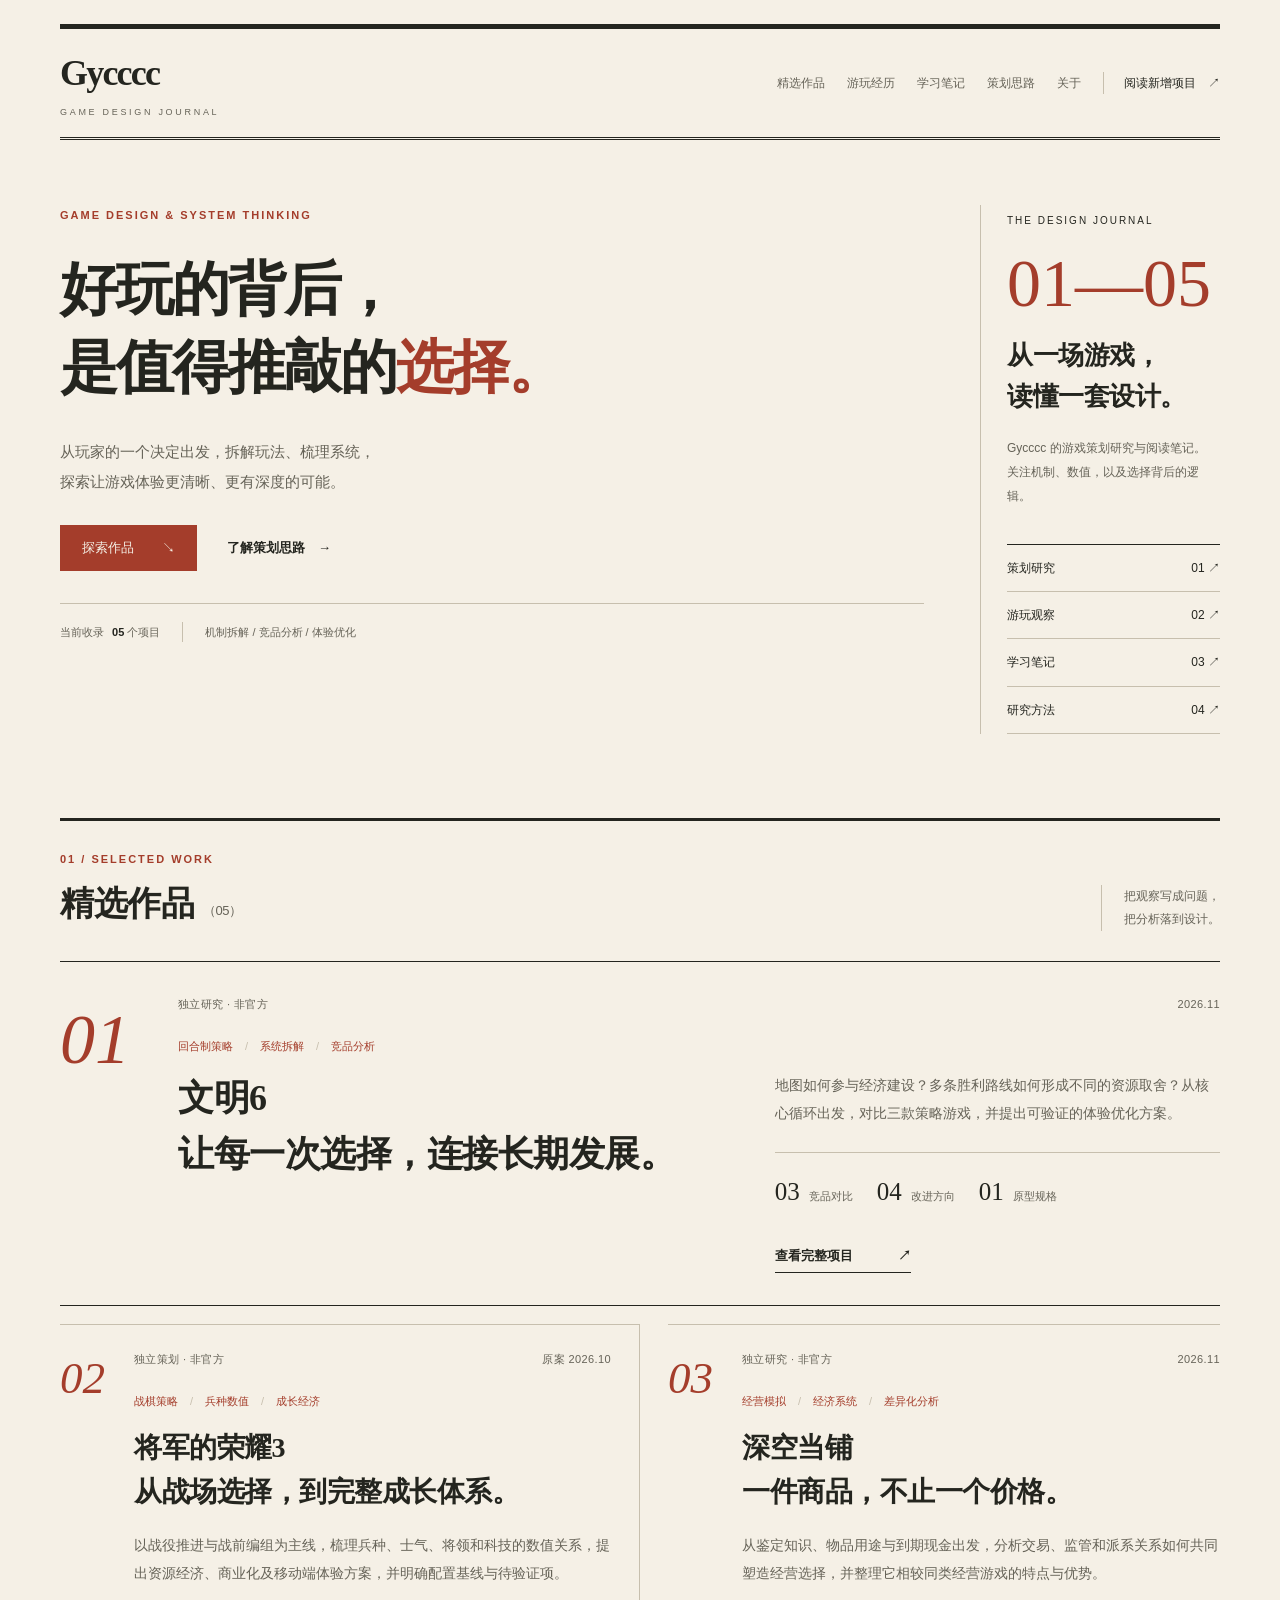
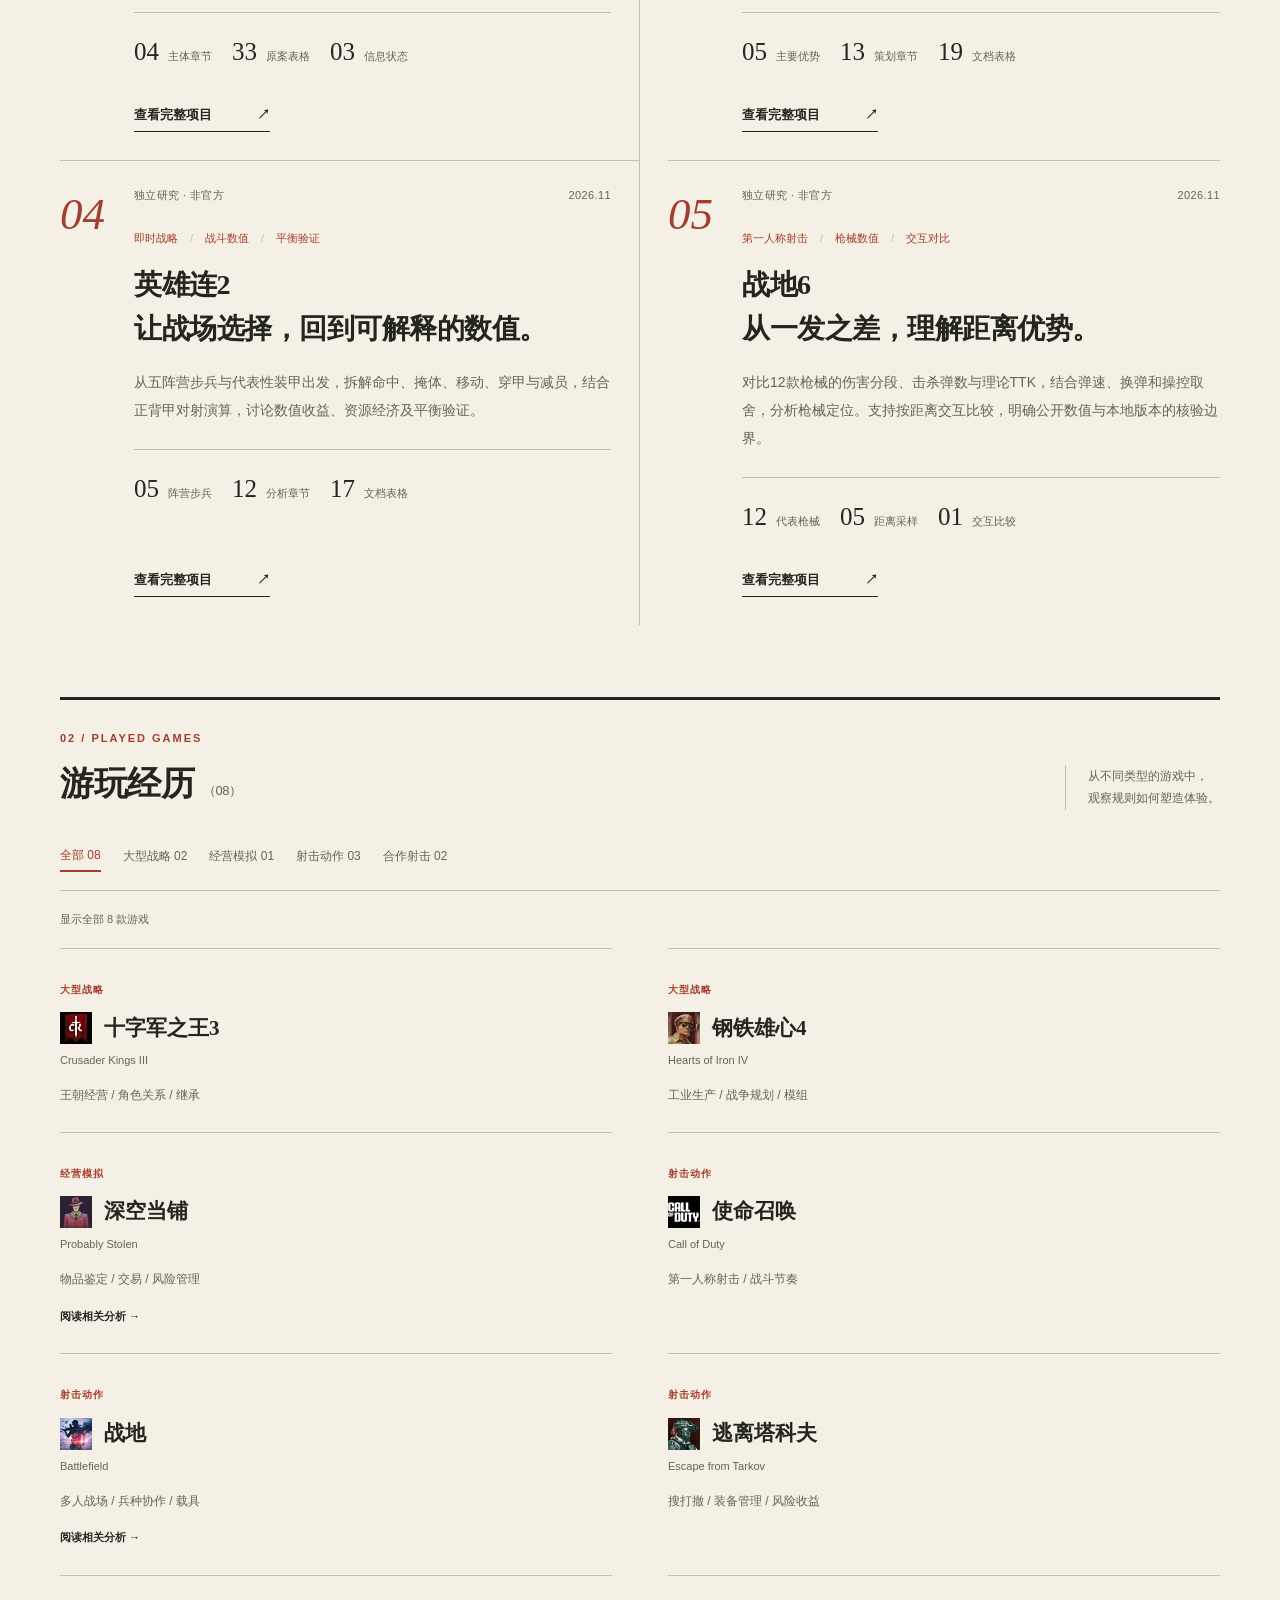
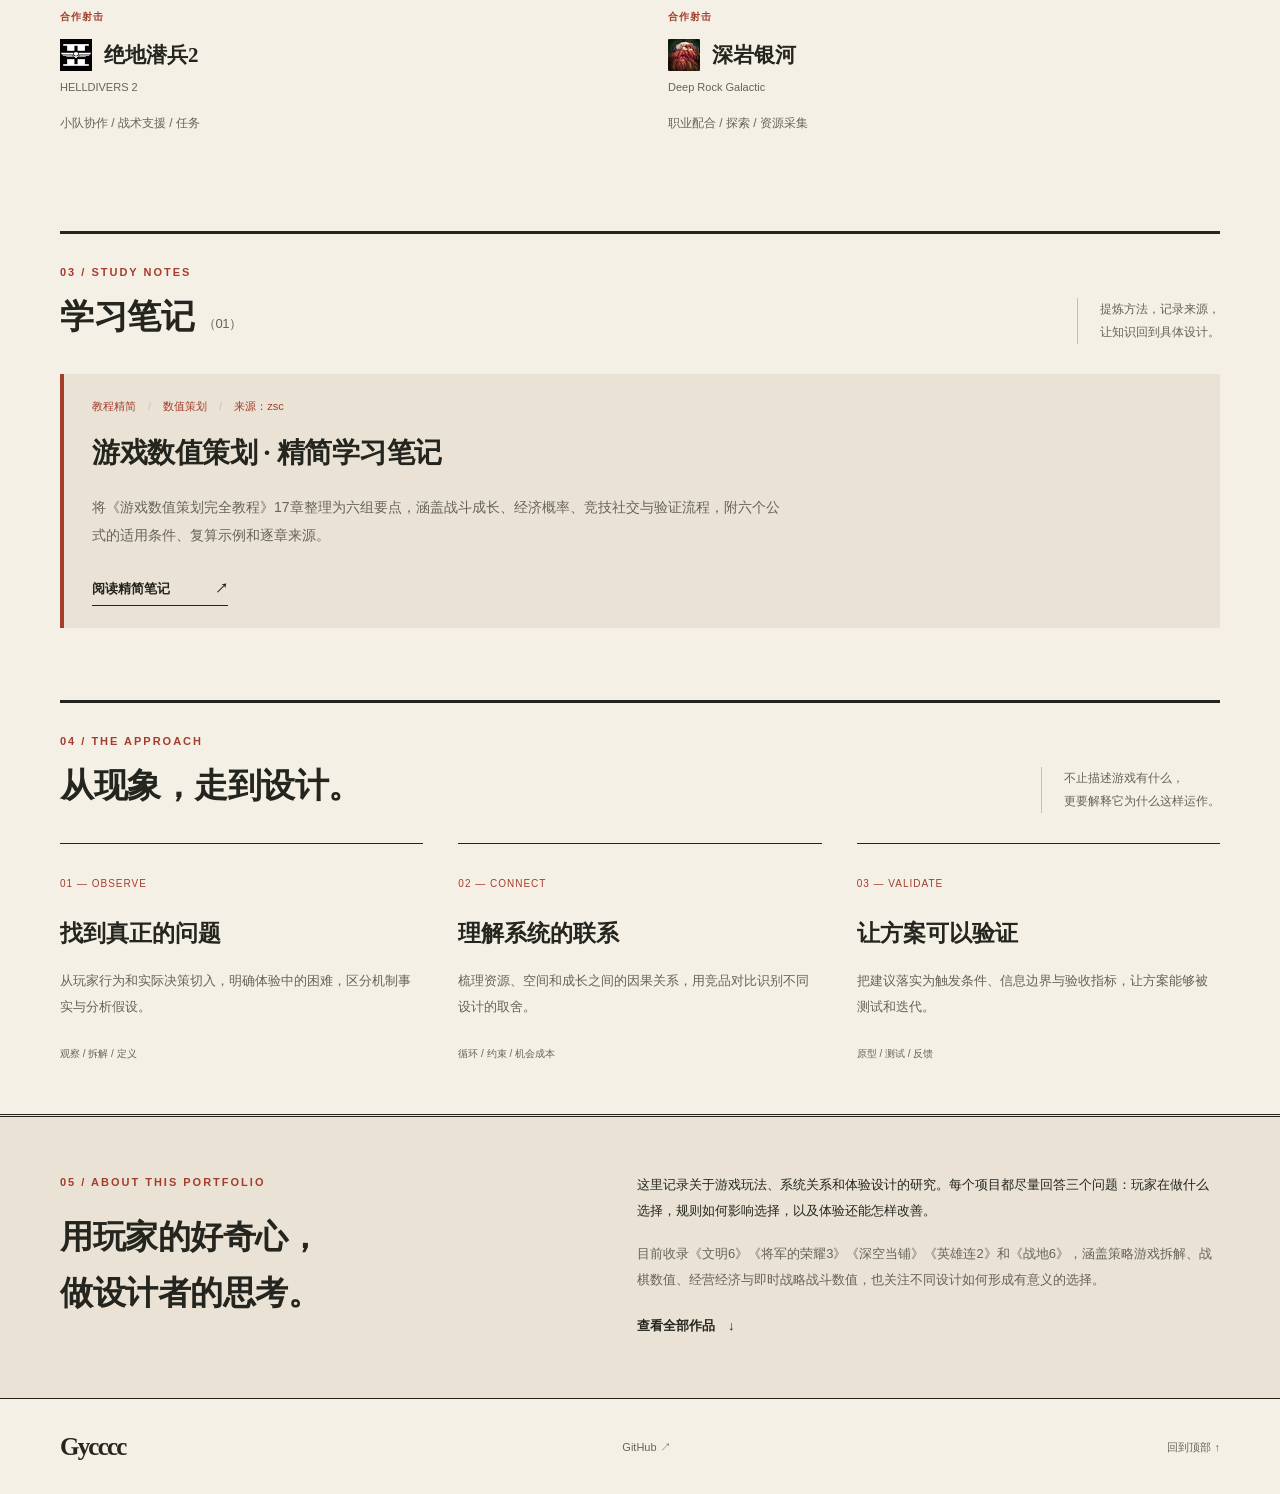
==== commit 9b5da0db: "Restyle portfolio as an editorial design journal" ====
--- a/index.html
+++ b/index.html
@@ -3,15 +3,16 @@
 <head>
   <meta charset="UTF-8"><meta name="viewport" content="width=device-width, initial-scale=1">
   <meta name="description" content="Gycccc 的游戏策划作品集：从玩法拆解、系统设计到体验优化，记录关于游戏的观察与思考。">
-  <meta name="theme-color" content="#fafaf8"><title>Gycccc · 游戏策划作品集</title>
+  <meta name="theme-color" content="#f5f0e6"><title>Gycccc · 游戏策划作品集</title>
   <link rel="icon" href="assets/favicon.svg" type="image/svg+xml"><link rel="stylesheet" href="styles.css"><script src="main.js" defer></script>
 </head>
 <body>
 <a class="skip" href="#main">跳转到正文</a>
-<header class="header wrap"><a class="brand" href="./" aria-label="Gycccc 作品集首页"><span>Gycccc<span class="brand-sub">PERSONAL PORTFOLIO</span></span></a><button class="menu-toggle" aria-expanded="false" aria-controls="navigation">菜单 <span>＋</span></button><nav id="navigation" aria-label="主导航"><a href="#work">精选作品</a><a href="#games">游玩经历</a><a href="#notes">学习笔记</a><a href="#approach">策划思路</a><a href="#about">关于</a><a class="nav-action" href="battlefield-6.html">阅读新增项目 <span>↗</span></a></nav></header>
+<header class="header wrap"><a class="brand" href="./" aria-label="Gycccc 作品集首页"><span>Gycccc<span class="brand-sub">GAME DESIGN JOURNAL</span></span></a><button class="menu-toggle" aria-expanded="false" aria-controls="navigation">菜单 <span>＋</span></button><nav id="navigation" aria-label="主导航"><a href="#work">精选作品</a><a href="#games">游玩经历</a><a href="#notes">学习笔记</a><a href="#approach">策划思路</a><a href="#about">关于</a><a class="nav-action" href="battlefield-6.html">阅读新增项目 <span>↗</span></a></nav></header>
 <main id="main">
   <section class="hero wrap">
     <div class="hero-copy"><p class="eyebrow"><span class="dot"></span> GAME DESIGN & SYSTEM THINKING</p><h1>好玩的背后，<br>是值得推敲的<span class="accent">选择。</span></h1><p class="intro">从玩家的一个决定出发，拆解玩法、梳理系统，<br class="desktop-break">探索让游戏体验更清晰、更有深度的可能。</p><div class="hero-actions"><a class="button" href="#work">探索作品 <span>↘</span></a><a class="text-link" href="#approach">了解策划思路 <span>→</span></a></div><div class="hero-note"><span>当前收录 <strong>05</strong> 个项目</span><span>机制拆解 / 竞品分析 / 体验优化</span></div></div>
+    <aside class="editorial-aside" aria-label="本期导读"><div><span class="edition-label">THE DESIGN JOURNAL</span><p class="edition">01—05</p><h2>从一场游戏，<br>读懂一套设计。</h2><p>Gycccc 的游戏策划研究与阅读笔记。<br>关注机制、数值，以及选择背后的逻辑。</p></div><ol><li><a href="#work">策划研究 <span>01 ↗</span></a></li><li><a href="#games">游玩观察 <span>02 ↗</span></a></li><li><a href="#notes">学习笔记 <span>03 ↗</span></a></li><li><a href="#approach">研究方法 <span>04 ↗</span></a></li></ol></aside>
   </section>
   <section class="section wrap" id="work"><div class="section-top"><div><p class="eyebrow">01 / SELECTED WORK</p><h2>精选作品<span class="small-count">（05）</span></h2></div><p class="section-aside">把观察写成问题，<br>把分析落到设计。</p></div>
     <article class="featured"><span class="project-number" aria-hidden="true">01</span><div class="project-copy"><div class="project-meta"><span>独立研究 · 非官方</span><span>2026.11</span></div><div class="tags"><span>回合制策略</span><span>系统拆解</span><span>竞品分析</span></div><h3><a href="civilization-vi.html">文明6<br>让每一次选择，连接长期发展。</a></h3><p>地图如何参与经济建设？多条胜利路线如何形成不同的资源取舍？从核心循环出发，对比三款策略游戏，并提出可验证的体验优化方案。</p><div class="project-facts"><div><strong>03</strong><span>竞品对比</span></div><div><strong>04</strong><span>改进方向</span></div><div><strong>01</strong><span>原型规格</span></div></div><a class="project-link" href="civilization-vi.html">查看完整项目 <span>↗</span></a></div></article>
--- a/styles.css
+++ b/styles.css
@@ -9,3 +9,14 @@
 .game-title{display:flex;align-items:center;gap:12px;margin:10px 0 5px}.game-title h3{margin:0}.game-icon{display:block;flex:0 0 32px;width:32px;height:32px;object-fit:contain;border-radius:5px}
 
 .weapon-gallery{display:grid;grid-template-columns:repeat(3,minmax(0,1fr));gap:26px 20px;margin:26px 0}.weapon-card{margin:0;min-width:0}.weapon-card a{display:block;background:#ecece8;border:1px solid var(--line);border-radius:2px}.weapon-card img{display:block;width:100%;height:auto;aspect-ratio:2/1;object-fit:contain}.weapon-card figcaption{display:flex;justify-content:space-between;align-items:baseline;gap:8px;margin-top:9px;flex-wrap:wrap}.weapon-card strong{font-size:13px;font-weight:500}.weapon-card figcaption span{font-size:10px;color:var(--muted)}.weapon-table-image{display:block;width:112px;height:56px;object-fit:contain;margin:5px 0;background:#ecece8}#comparison-rows th[scope="row"]{background:transparent}@media(max-width:800px){.weapon-gallery{grid-template-columns:repeat(2,minmax(0,1fr))}}@media(max-width:380px){.weapon-gallery{grid-template-columns:minmax(0,1fr)}}
+/* Editorial edition: paper, ink, vermilion and a measured column grid. */
+:root{--bg:#f5f0e6;--ink:#24251f;--muted:#666358;--line:#c7bfae;--panel:#eae3d5;--max:1160px;--accent:#a43d2b;--display:Georgia,"Noto Serif SC","Songti SC","SimSun",serif}
+body{background:var(--bg)}::selection{background:#dfb7a2;color:var(--ink)}
+.header{min-height:116px;border-top:5px solid var(--ink);border-bottom:3px double var(--ink);margin-top:24px;gap:24px}.brand{font-family:Georgia,serif;font-size:36px;font-weight:700;letter-spacing:-1.8px}.brand-sub{font-family:"Segoe UI",sans-serif;letter-spacing:2.7px;font-size:9px;margin-top:8px}.header nav{gap:22px}.header nav a{font-size:12px}.nav-action{border-left:1px solid var(--line);padding-left:20px}
+h1,h2,h3{font-family:var(--display);font-weight:700}.eyebrow{color:var(--accent);font-size:11px;font-weight:600;letter-spacing:2px}.hero{display:grid;grid-template-columns:minmax(0,1fr) 240px;gap:56px;padding-top:65px;padding-bottom:60px}.hero-copy{max-width:none}.hero h1{font-size:clamp(40px,4.5vw,65px);line-height:1.35;letter-spacing:-2px;margin-bottom:30px}.accent{color:var(--accent)}.intro{font-size:15px}.hero-actions{margin:28px 0 32px}.hero-note{padding-top:18px;border-top:1px solid var(--line);font-size:11px}.hero-note strong{font-weight:700}.editorial-aside{border-left:1px solid var(--line);padding-left:26px;align-self:stretch;display:flex;flex-direction:column;justify-content:space-between}.editorial-aside h2{font-size:26px;line-height:1.6;margin:18px 0}.editorial-aside p{font-size:12px;color:var(--muted);line-height:2}.editorial-aside .edition{font-family:Georgia,serif;font-size:68px;line-height:1;color:var(--accent);margin:16px 0}.editorial-aside .edition-label{font-size:10px;letter-spacing:2px}.editorial-aside ol{list-style:none;padding:0;margin:24px 0 0;border-top:1px solid var(--ink)}.editorial-aside li{border-bottom:1px solid var(--line);padding:12px 0;font-size:12px}.editorial-aside a{display:flex;justify-content:space-between;gap:12px}.button{background:var(--accent);border-color:var(--accent)}.button:hover{background:#803020}.text-link,.project-link{font-weight:600}.section{border-top:3px solid var(--ink);padding-top:28px;padding-bottom:48px;margin-top:24px}.section-top{margin-bottom:30px}.section-top h2{font-size:34px}.section-top .eyebrow{margin-bottom:9px}.section-aside{border-left:1px solid var(--line);padding-left:22px}.small-count{font-family:"Segoe UI",sans-serif}.project-number{font-family:Georgia,serif;font-size:45px;color:var(--accent);font-style:italic}.project-copy h3{font-size:28px;line-height:1.55}.project-meta{font-size:11px;letter-spacing:.4px}.tags{color:var(--accent);gap:12px}.tags span+span::before{color:var(--line);margin-right:12px}.project-facts{border-top:1px solid var(--line);padding-top:16px;gap:24px}.project-facts strong{font-family:Georgia,serif;font-size:25px}.project-link{border-bottom:1px solid var(--ink);padding-bottom:4px}.featured{padding-top:24px;padding-bottom:28px;gap:18px;grid-template-columns:56px minmax(0,1fr)}
+#work{display:grid;grid-template-columns:repeat(2,minmax(0,1fr));column-gap:56px}#work>.section-top{grid-column:1/-1}#work>.featured:first-of-type{grid-column:1/-1;grid-template-columns:100px minmax(0,1fr);border-block:1px solid var(--ink);padding-block:32px;margin-bottom:18px}#work>.featured:first-of-type h3{font-size:36px}#work>.featured:first-of-type .project-copy{display:grid;grid-template-columns:minmax(0,1.25fr) minmax(0,1fr);column-gap:40px}#work>.featured:first-of-type .project-meta,#work>.featured:first-of-type .tags{grid-column:1/-1}#work>.featured:first-of-type h3{grid-row:3/6}#work>.featured:first-of-type .project-link{justify-self:start}#work>.featured:first-of-type .project-number{font-size:70px}#work>.featured:not(:first-of-type) .project-copy{display:flex;flex-direction:column}#work>.featured:not(:first-of-type) .project-link{align-self:flex-start;margin-top:auto}#work>.featured:not(:first-of-type) .project-facts{gap:12px 20px}#work>.featured:not(:first-of-type) .project-meta{flex-wrap:wrap;gap:4px 12px}
+#notes>.project-copy{border-left:4px solid var(--accent);padding:22px 28px!important;background:var(--panel)}#notes .tags{margin-top:0}.game-list{column-gap:56px}.game-entry{padding-block:25px}.game-category{color:var(--accent);font-weight:600}.game-filter[aria-pressed="true"]{color:var(--accent);border-bottom:2px solid var(--accent)}.game-icon{border-radius:0}.steps article{border-top:1px solid var(--ink)}.step-num{color:var(--accent)}.steps h3{font-size:23px}.about-section{background:var(--panel);border-top:3px double var(--ink);border-bottom:1px solid var(--ink)}.about-grid h2{font-size:33px}.footer{border-top:0;padding-block:30px}.footer-brand{font-size:25px}.case-hero{padding-block:38px 45px}.case-hero h1{font-size:52px;line-height:1.4;max-width:940px}.back-link{margin-bottom:30px}.case-intro{font-size:16px;max-width:820px}.case-meta{border-top:3px double var(--line);padding-top:18px}.case-body{grid-template-columns:180px minmax(0,1fr);gap:50px}.case-toc{border-top:2px solid var(--ink);padding-right:16px}.case-toc>span{color:var(--accent);font-weight:700}.case-toc a:hover{color:var(--accent)}.case-content section{padding:32px 0;border-top:1px solid var(--ink)}.case-content h2{font-size:29px;line-height:1.55}.case-content h3{font-size:21px}.case-content p,.case-content li{font-size:15px;line-height:2.05}.case-content strong{font-weight:600}.case-content p a,.sources a{ text-decoration:underline;text-decoration-color:var(--line)}.case-content a:hover{color:var(--accent)}th{background:var(--panel);border-top:2px solid var(--ink);font-weight:600}td,th{padding:14px 15px}.note{border-left:3px solid var(--accent)}.weapon-card a{border-radius:0}.copy-button{border-color:var(--ink)}
+@media(min-width:801px){#work>.featured:nth-of-type(even){border-right:1px solid var(--line);padding-right:28px;margin-right:-28px}}
+@media(max-width:1050px){.hero{grid-template-columns:minmax(0,1fr) 200px;gap:30px}.header nav{gap:14px}.header .nav-action{display:none}#work{column-gap:36px}.project-copy h3{font-size:24px}.project-facts{gap:16px}.case-body{gap:32px}}
+@media(max-width:800px){.header{min-height:105px}.brand{font-size:31px}.hero{grid-template-columns:minmax(0,1fr);gap:30px}.hero h1{font-size:54px}.editorial-aside{border-left:0;border-top:1px solid var(--line);padding:22px 0 0;display:grid;grid-template-columns:1fr 1fr;gap:30px}.editorial-aside .edition{font-size:42px}.editorial-aside h2{font-size:23px}.editorial-aside ol{margin-top:0}.case-body{grid-template-columns:minmax(0,1fr);gap:0}.case-toc{padding-right:0}.case-hero h1{font-size:43px}#work{display:block}#work>.featured:first-of-type .project-copy{display:block}#work>.featured:first-of-type{grid-template-columns:65px minmax(0,1fr)}#work>.featured:first-of-type h3{font-size:31px}.featured{grid-template-columns:65px minmax(0,1fr)}.project-copy h3{font-size:27px}.about-grid h2{font-size:27px}.section-top h2{font-size:30px}}
+@media(max-width:540px){.header{margin-top:14px;min-height:88px}.brand{font-size:30px}.brand-sub{font-size:8px;letter-spacing:2px}.header nav{top:83px;gap:16px 22px;border-bottom:2px solid var(--ink);padding-block:20px}.hero{padding-top:38px;padding-bottom:20px}.hero h1{font-size:clamp(32px,8.8vw,46px);letter-spacing:-1px;line-height:1.45}.eyebrow{font-size:9px;letter-spacing:1.2px}.hero-note{gap:10px}.hero-actions{gap:20px}.editorial-aside{grid-template-columns:minmax(0,1fr);gap:15px}.editorial-aside .edition{font-size:38px;margin:8px 0}.editorial-aside h2{margin:8px 0;font-size:22px}.editorial-aside p{margin:6px 0}.editorial-aside ol{display:grid;grid-template-columns:repeat(2,minmax(0,1fr));column-gap:22px}.section{padding-top:22px;padding-bottom:28px;margin-top:28px}.section-top h2{font-size:27px}.section-aside{padding-left:0;border:0}.featured,#work>.featured:first-of-type{grid-template-columns:minmax(0,1fr);gap:12px}.project-number,#work>.featured:first-of-type .project-number{font-size:37px}.project-copy h3,#work>.featured:first-of-type h3{font-size:25px}.project-meta{font-size:10px}.project-facts strong{font-size:23px}.project-copy>p{font-size:14px}.tags{margin-top:15px}#notes>.project-copy{padding:20px 18px!important}.steps h3{font-size:23px}.about-grid h2{font-size:28px}.case-hero h1{font-size:clamp(28px,7.9vw,38px)}.case-intro{font-size:14px}.case-content h2{font-size:25px}.case-content h3{font-size:20px}.case-content p,.case-content li{font-size:14px}.case-content section{padding-block:26px}.case-meta{font-size:11px}.footer-brand{font-size:22px}.footer{gap:12px}.case-toc{font-size:11px}}
